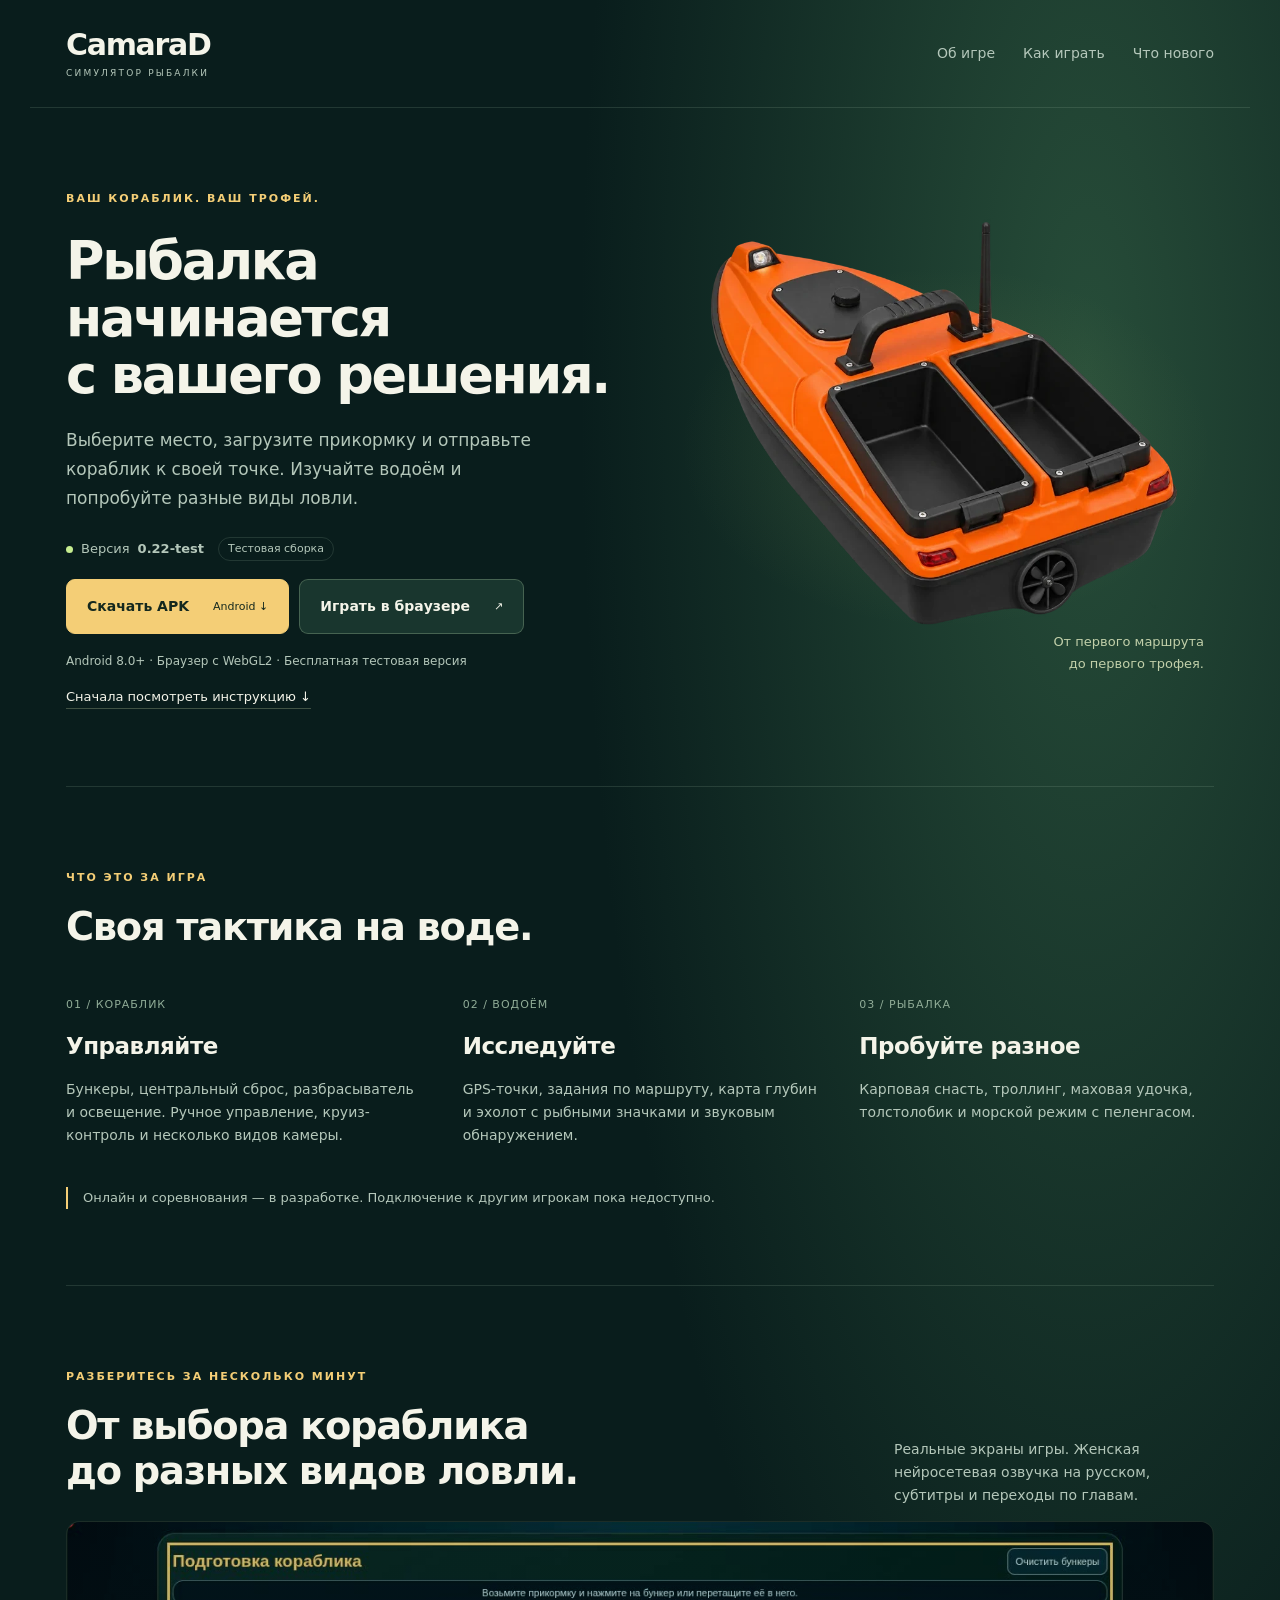
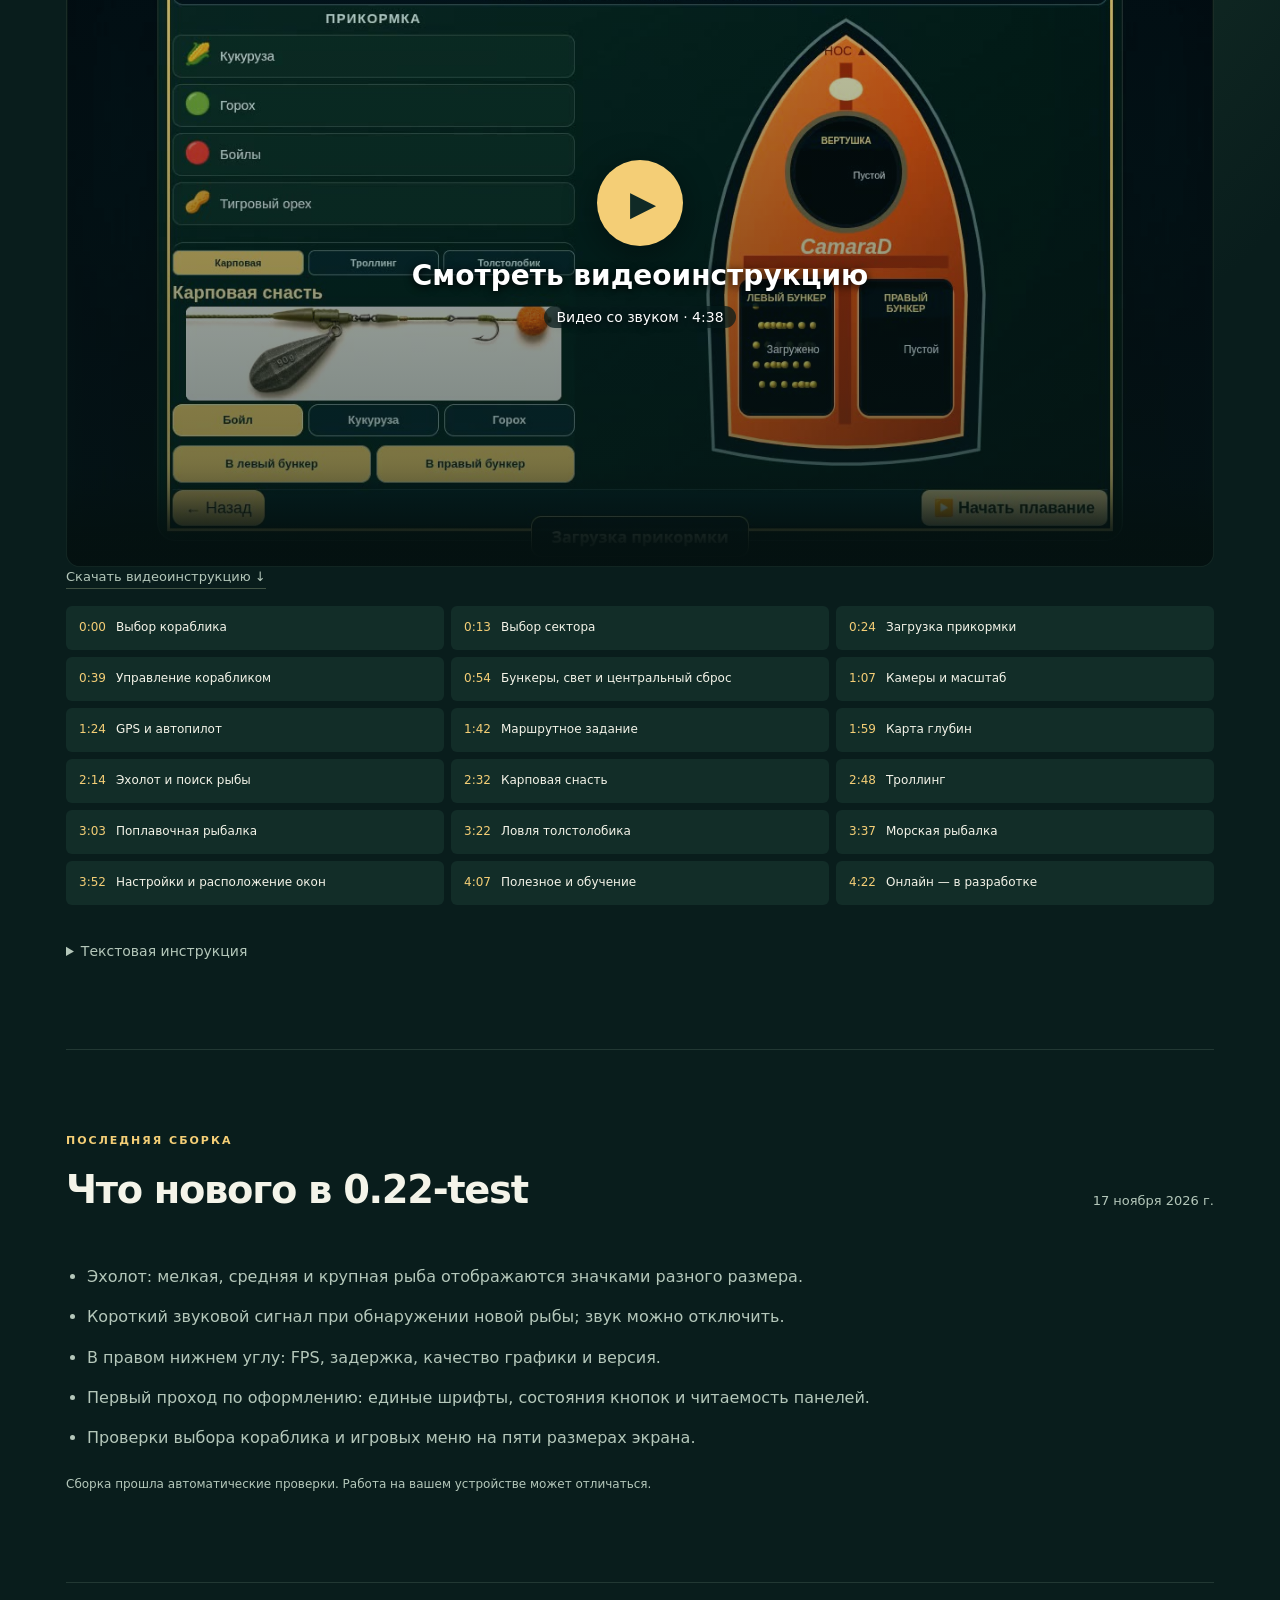
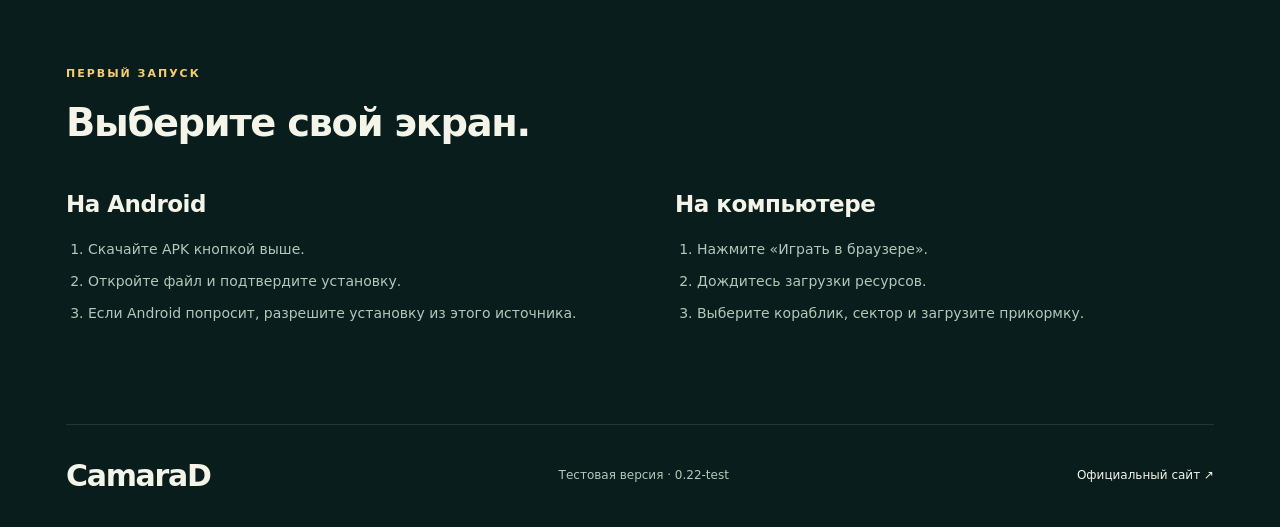
==== site/index.html @ 3addad97 "Replace tutorial with neural female narration and clear video play overlay" ====
<!doctype html><html lang="ru"><head><meta charset="utf-8"><meta name="viewport" content="width=device-width,initial-scale=1"><meta name="theme-color" content="#102a26"><meta name="description" content="CamaraD — симулятор прикормочного кораблика и рыбалки. Скачать APK для Android, играть в браузере и посмотреть видеоинструкцию."><meta property="og:title" content="CamaraD — ваш кораблик. Ваш трофей."><meta property="og:description" content="Управляйте корабликом, исследуйте глубины и рыбачьте. Android и браузерная версия."><meta property="og:image" content="https://nicolenkoe.github.io/CamaraD-downloads/boat.png"><meta property="og:type" content="website"><meta property="og:url" content="https://nicolenkoe.github.io/CamaraD-downloads/"><meta name="twitter:card" content="summary_large_image"><title>CamaraD — кораблик, водоём, рыбалка</title><link rel="stylesheet" href="./style.css?v=voice2"><script src="./app.js?v=voice2" defer></script></head><body><a class="skip" href="#main">К содержимому</a><header><a class="brand" href="./">CamaraD<small>СИМУЛЯТОР РЫБАЛКИ</small></a><nav aria-label="Навигация"><a href="#about">Об игре</a><a href="#guide">Как играть</a><a href="#updates">Что нового</a></nav></header><main id="main"><section class="hero"><div class="intro"><span class="eyebrow">ВАШ КОРАБЛИК. ВАШ ТРОФЕЙ.</span><h1>Рыбалка начинается<br>с вашего решения.</h1><p class="lead">Выберите место, загрузите прикормку и отправьте кораблик к своей точке. Изучайте водоём и попробуйте разные виды ловли.</p><p class="version"><span class="dot"></span>Версия <strong data-version>0.22-test</strong><span class="tag">Тестовая сборка</span></p><div class="actions"><a id="download" class="button primary" href="./downloads/CamaraD-0.22-test.apk" download>Скачать APK <span>Android ↓</span></a><a id="play" class="button" href="./play/">Играть в браузере <span>↗</span></a></div><p class="hint">Android 8.0+ · Браузер с WebGL2 · Бесплатная тестовая версия</p><a class="textLink" href="#guide">Сначала посмотреть инструкцию ↓</a></div><div class="visual"><div class="halo"></div><img src="./boat.webp" alt="Оранжевый двухбункерный прикормочный кораблик CamaraD" width="640" height="480"><p>От первого маршрута<br>до первого трофея.</p></div></section><section id="about"><span class="eyebrow">ЧТО ЭТО ЗА ИГРА</span><h2>Своя тактика на воде.</h2><div class="features"><article><span>01 / КОРАБЛИК</span><h3>Управляйте</h3><p>Бункеры, центральный сброс, разбрасыватель и освещение. Ручное управление, круиз-контроль и несколько видов камеры.</p></article><article><span>02 / ВОДОЁМ</span><h3>Исследуйте</h3><p>GPS-точки, задания по маршруту, карта глубин и эхолот с рыбными значками и звуковым обнаружением.</p></article><article><span>03 / РЫБАЛКА</span><h3>Пробуйте разное</h3><p>Карповая снасть, троллинг, маховая удочка, толстолобик и морской режим с пеленгасом.</p></article></div><p class="notice">Онлайн и соревнования — в разработке. Подключение к другим игрокам пока недоступно.</p></section><section id="guide"><div class="sectionHead"><div><span class="eyebrow">РАЗБЕРИТЕСЬ ЗА НЕСКОЛЬКО МИНУТ</span><h2>От выбора кораблика<br>до разных видов ловли.</h2></div><p>Реальные экраны игры. Женская нейросетевая озвучка на русском, субтитры и переходы по главам.</p></div><div class="videoPlayer" id="videoPlayer"><video id="tutorial" controls preload="metadata" playsinline poster="./media/poster.jpg"><source src="./media/tutorial-v2.webm" type="video/webm"><source src="./media/tutorial-v2.mp4" type="video/mp4"><track kind="subtitles" src="./media/tutorial-v2.vtt" srclang="ru" label="Русский">Ваш браузер не поддерживает видео. <a href="./media/tutorial-v2.mp4">Скачать инструкцию</a>.</video><button class="videoPlayOverlay" id="videoPlayOverlay" type="button" aria-label="Смотреть видеоинструкцию со звуком"><span class="videoPlayIcon" aria-hidden="true">▶</span><strong>Смотреть видеоинструкцию</strong><span class="videoPlayMeta">Видео со звуком · <span data-video-duration>4:38</span></span></button></div><p class="hint"><a class="textLink" href="./media/tutorial-v2.mp4" download>Скачать видеоинструкцию ↓</a></p><div id="chapters" class="chapters" aria-label="Главы видеоинструкции"></div><details class="transcript"><summary>Текстовая инструкция</summary><div id="transcript"></div></details></section><section id="updates"><div class="sectionHead"><div><span class="eyebrow">ПОСЛЕДНЯЯ СБОРКА</span><h2>Что нового в <span data-version>0.22-test</span></h2></div><time id="releaseDate" datetime="2026-11-17">17 ноября 2026</time></div><ul id="changes"><li>Эхолот: три размера рыбных значков и сигнал обнаружения новой рыбы.</li><li>Показатели FPS, задержки, качества графики и версии.</li><li>Первые улучшения оформления меню и кнопок.</li></ul><p class="hint">Сборка прошла автоматические проверки. Работа на вашем устройстве может отличаться.</p></section><section class="install"><span class="eyebrow">ПЕРВЫЙ ЗАПУСК</span><h2>Выберите свой экран.</h2><div class="installGrid"><article><h3>На Android</h3><ol><li>Скачайте APK кнопкой выше.</li><li>Откройте файл и подтвердите установку.</li><li>Если Android попросит, разрешите установку из этого источника.</li></ol></article><article><h3>На компьютере</h3><ol><li>Нажмите «Играть в браузере».</li><li>Дождитесь загрузки ресурсов.</li><li>Выберите кораблик, сектор и загрузите прикормку.</li></ol></article></div></section></main><footer><a class="brand" href="./">CamaraD</a><p>Тестовая версия · <span data-version>0.22-test</span></p><a id="official" href="https://camarad.ru/" rel="noopener">Официальный сайт ↗</a></footer></body></html>
---- site/style.css ----
:root{color-scheme:dark;--bg:#091d1c;--surface:#102b27;--ink:#f4f4e9;--muted:#b4c7ba;--gold:#f4ce76;--line:#9cb7a32c}*{box-sizing:border-box}html{scroll-behavior:smooth;scroll-padding-top:24px}body{margin:0;background:radial-gradient(ellipse at 85% 10%,#274d39 0,transparent 33%),var(--bg);color:var(--ink);font:16px/1.65 system-ui,-apple-system,"Segoe UI",sans-serif}a{color:inherit;text-decoration:none}a:focus-visible,button:focus-visible,summary:focus-visible{outline:3px solid var(--gold);outline-offset:5px}header,main,footer{max-width:1220px;margin:auto;padding-inline:36px}header{min-height:108px;display:flex;align-items:center;justify-content:space-between;border-bottom:1px solid var(--line)}.brand{font-size:30px;font-weight:800;letter-spacing:-1.3px;line-height:1}.brand small{display:block;font-size:9px;font-weight:500;letter-spacing:2.2px;margin-top:9px;color:var(--muted)}nav{display:flex;gap:28px;font-size:14px;color:var(--muted)}nav a:hover,.textLink:hover{color:var(--gold)}section{padding-block:76px;border-bottom:1px solid var(--line);scroll-margin-top:15px}.hero{display:grid;grid-template-columns:1.1fr 1fr;gap:20px;align-items:center;min-height:620px}.eyebrow{font-size:11px;font-weight:750;letter-spacing:2px;color:var(--gold)}h1,h2,h3,p{margin-top:0}h1{font-size:clamp(36px,4.1vw,60px);line-height:1.08;letter-spacing:-2.3px;margin:23px 0}h2{font-size:clamp(28px,3vw,40px);line-height:1.16;letter-spacing:-1.3px;margin:16px 0 28px}h3{font-size:23px;letter-spacing:-.5px;margin:12px 0}p{color:var(--muted)}.lead{font-size:17px;max-width:490px;line-height:1.7}.version{display:flex;align-items:center;flex-wrap:wrap;gap:8px;font-size:13px;margin-top:24px}.dot{height:7px;width:7px;border-radius:50%;background:#c6ed90}.tag{font-size:11px;border:1px solid var(--line);border-radius:20px;padding:2px 9px;margin-left:6px}.actions{display:flex;gap:10px;flex-wrap:wrap;margin-block:18px}.button{display:inline-flex;align-items:center;justify-content:space-between;gap:24px;min-height:55px;padding:14px 20px;background:#19362e;border:1px solid #819d7d70;border-radius:9px;font-size:14px;font-weight:700}.button.primary{background:var(--gold);color:#14281e;border-color:var(--gold)}.button:hover{filter:brightness(1.08)}.button span{font-size:11px;font-weight:500}.hint{font-size:12px;line-height:1.6}.textLink{font-size:13px;border-bottom:1px solid #b8c49d50;padding-bottom:4px}.visual{position:relative;min-width:0;isolation:isolate}.visual img{display:block;width:115%;max-width:unset;height:auto;margin-left:-6%;position:relative;z-index:1}.halo{position:absolute;inset:10% 0;border-radius:50%;background:radial-gradient(ellipse,#9caa5b28,transparent 70%)}.visual p{font-size:13px;text-align:right;position:relative;margin:0 10px 0 0;color:#c2d0aa}.features{display:grid;grid-template-columns:repeat(3,1fr);gap:42px;margin-top:40px}.features article>span{font-size:11px;letter-spacing:1px;color:#90ac97}.features p{font-size:14px}.notice{font-size:13px;border-left:2px solid var(--gold);padding-left:15px;margin:26px 0 0}.sectionHead{display:flex;align-items:flex-end;justify-content:space-between;gap:40px}.sectionHead>p{font-size:14px;max-width:320px}.sectionHead time{font-size:13px;color:var(--muted);margin-bottom:29px;white-space:nowrap}video{display:block;width:100%;aspect-ratio:16/9;border-radius:14px;background:#071411;border:1px solid var(--line)}.chapters{display:grid;grid-template-columns:repeat(3,minmax(0,1fr));gap:7px;margin-top:18px}.chapters button{display:flex;gap:10px;text-align:left;align-items:center;background:#122d28;color:var(--ink);border:1px solid transparent;border-radius:6px;padding:10px 12px;min-height:44px;font:12px/1.4 system-ui;cursor:pointer}.chapters button span{font-variant-numeric:tabular-nums;color:var(--gold)}.chapters button:hover{border-color:var(--gold)}.transcript{margin-top:25px;color:var(--muted);font-size:14px}.transcript summary{cursor:pointer;padding:10px 0}.transcript article{padding-top:12px}.transcript h3{font-size:17px;color:var(--ink)}#changes{padding-left:21px;color:var(--muted)}#changes li{padding:7px 0}.installGrid{display:grid;grid-template-columns:1fr 1fr;gap:70px}.installGrid ol{color:var(--muted);padding-left:22px;font-size:14px}.installGrid li{padding-bottom:9px}footer{display:flex;align-items:center;justify-content:space-between;gap:20px;padding-block:36px}footer p,footer>a:last-child{font-size:12px;margin:0}.skip{position:fixed;top:-100px;left:20px;background:var(--gold);color:#102219;padding:12px;z-index:10}.skip:focus{top:12px}@media(max-width:800px){header,main,footer{padding-inline:22px}header{min-height:92px}nav{gap:14px;font-size:12px}.hero{grid-template-columns:1fr;gap:20px;padding-block:48px}.visual{max-width:500px;margin:auto;grid-row:2}.visual img{width:100%;margin:0}.visual p{display:none}h1{font-size:43px}.features{gap:22px}.sectionHead{display:block}.sectionHead>p{max-width:none}.chapters{grid-template-columns:1fr 1fr}.installGrid{gap:30px}section{padding-block:52px}}@media(max-width:480px){header{align-items:flex-start;gap:24px;flex-direction:column;padding-block:22px}.brand{font-size:29px}h1{font-size:38px;letter-spacing:-1.5px}.hero{padding-top:36px}.actions{flex-direction:column}.button{width:100%}.features,.installGrid{grid-template-columns:1fr;gap:20px}.chapters{grid-template-columns:1fr}.sectionHead{gap:0}footer{flex-wrap:wrap;gap:18px}video{border-radius:8px}.version{font-size:12px}.eyebrow{font-size:10px;letter-spacing:1.5px}}@media(prefers-reduced-motion:reduce){html{scroll-behavior:auto}}

/* The cover is explicitly a playable video, rather than a still screenshot. */
.videoPlayer{position:relative;isolation:isolate}.videoPlayOverlay{position:absolute;inset:0;width:100%;border:0;border-radius:14px;display:flex;flex-direction:column;align-items:center;justify-content:center;gap:12px;background:linear-gradient(#071d1c33,#071d1c99);color:#fff;cursor:pointer;font-family:inherit;text-shadow:0 2px 8px #000}.videoPlayIcon{display:grid;place-items:center;width:86px;height:86px;padding-left:6px;background:var(--gold);color:#102a26;border-radius:50%;font-size:34px;box-shadow:0 8px 35px #0006;text-shadow:none}.videoPlayOverlay strong{font-size:clamp(17px,2.4vw,28px);line-height:1.3}.videoPlayMeta{font-size:14px;background:#061c1cba;padding:3px 12px;border-radius:20px}.videoPlayOverlay:hover .videoPlayIcon{background:#ffe1a0}.videoPlayOverlay[hidden]{display:none}.videoPlayOverlay:focus-visible{outline:3px solid var(--gold);outline-offset:5px}@media(max-width:480px){.videoPlayOverlay{border-radius:8px;gap:7px}.videoPlayIcon{width:56px;height:56px;font-size:24px}.videoPlayMeta{font-size:11px}}
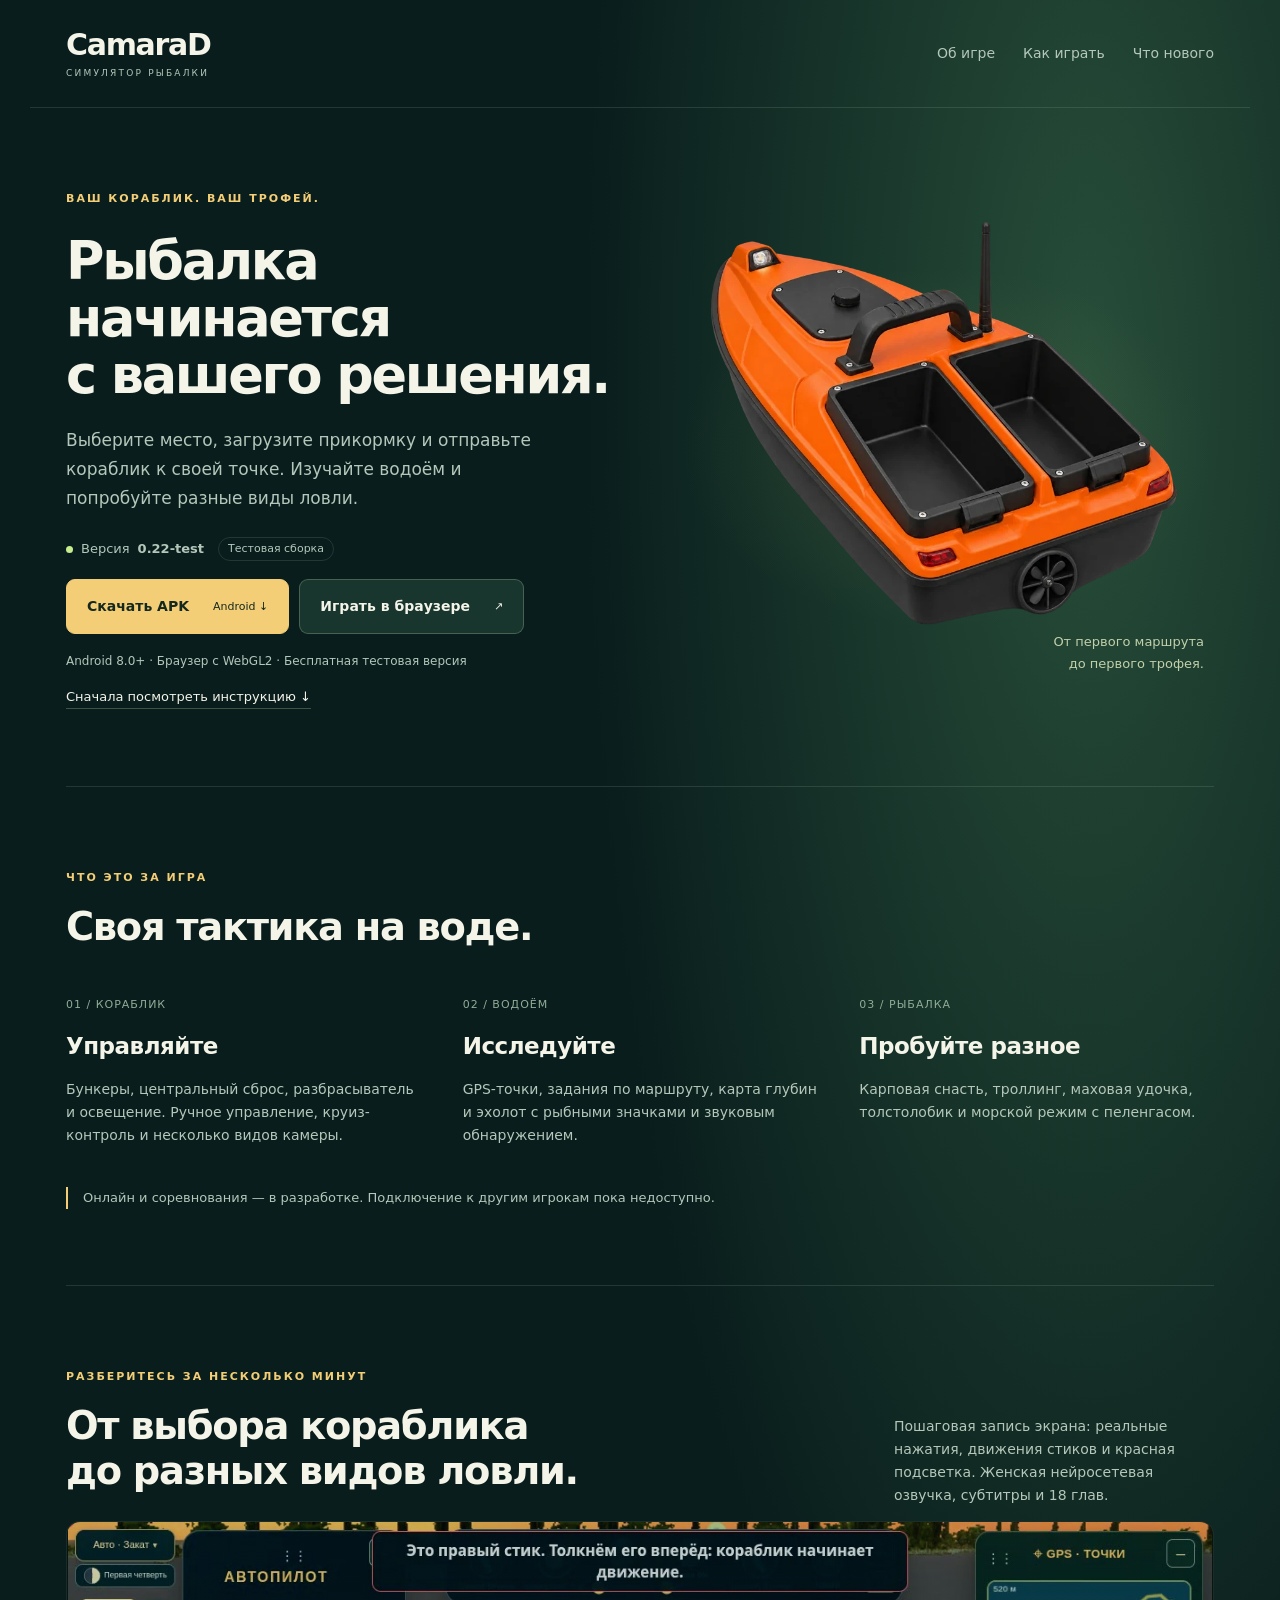
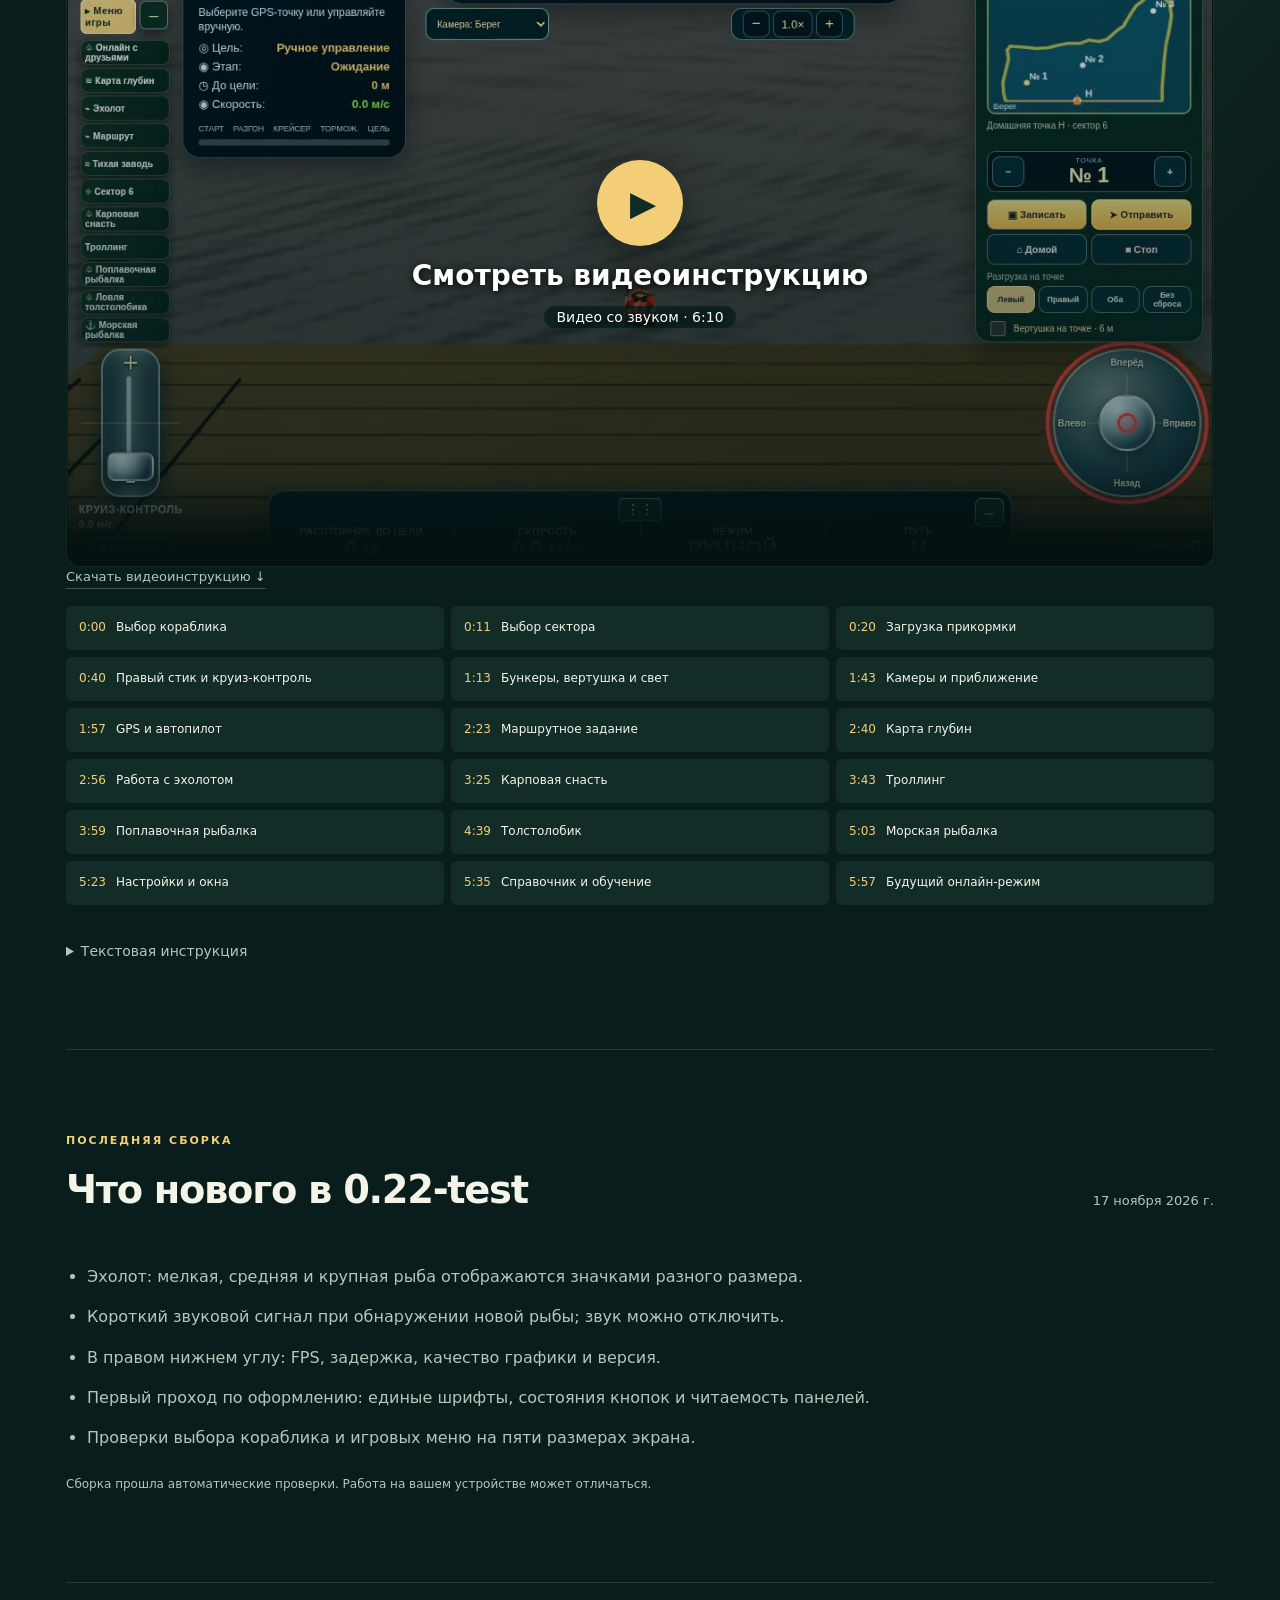
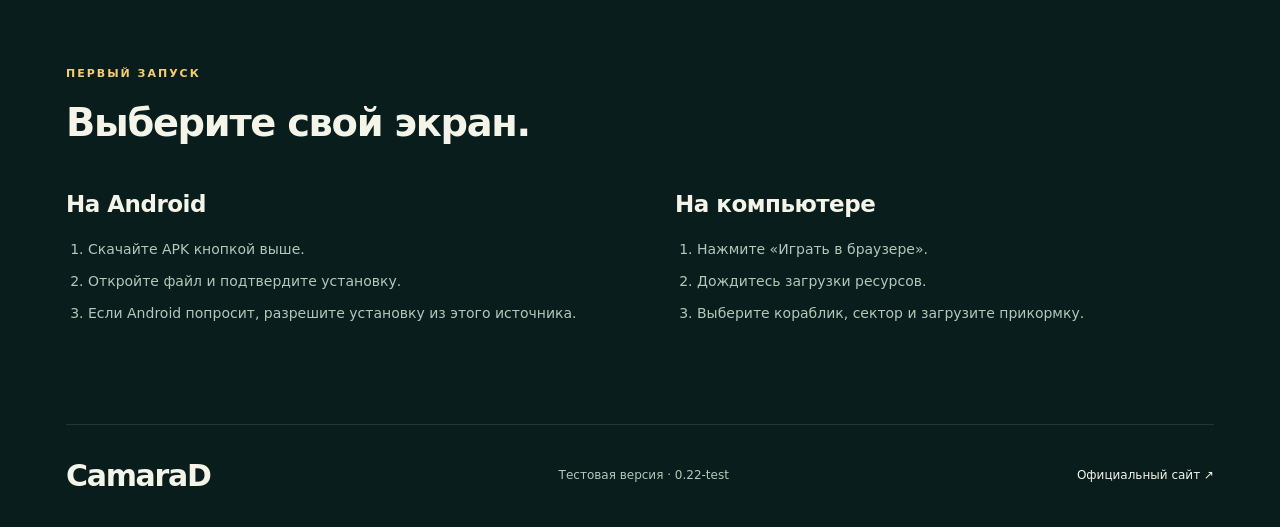
==== commit 47d003a8: "Publish step-by-step tutorial with real actions, red highlights and corrected Russian stress" ====
--- a/site/index.html
+++ b/site/index.html
@@ -1 +1 @@
-<!doctype html><html lang="ru"><head><meta charset="utf-8"><meta name="viewport" content="width=device-width,initial-scale=1"><meta name="theme-color" content="#102a26"><meta name="description" content="CamaraD — симулятор прикормочного кораблика и рыбалки. Скачать APK для Android, играть в браузере и посмотреть видеоинструкцию."><meta property="og:title" content="CamaraD — ваш кораблик. Ваш трофей."><meta property="og:description" content="Управляйте корабликом, исследуйте глубины и рыбачьте. Android и браузерная версия."><meta property="og:image" content="https://nicolenkoe.github.io/CamaraD-downloads/boat.png"><meta property="og:type" content="website"><meta property="og:url" content="https://nicolenkoe.github.io/CamaraD-downloads/"><meta name="twitter:card" content="summary_large_image"><title>CamaraD — кораблик, водоём, рыбалка</title><link rel="stylesheet" href="./style.css?v=voice2"><script src="./app.js?v=voice2" defer></script></head><body><a class="skip" href="#main">К содержимому</a><header><a class="brand" href="./">CamaraD<small>СИМУЛЯТОР РЫБАЛКИ</small></a><nav aria-label="Навигация"><a href="#about">Об игре</a><a href="#guide">Как играть</a><a href="#updates">Что нового</a></nav></header><main id="main"><section class="hero"><div class="intro"><span class="eyebrow">ВАШ КОРАБЛИК. ВАШ ТРОФЕЙ.</span><h1>Рыбалка начинается<br>с вашего решения.</h1><p class="lead">Выберите место, загрузите прикормку и отправьте кораблик к своей точке. Изучайте водоём и попробуйте разные виды ловли.</p><p class="version"><span class="dot"></span>Версия <strong data-version>0.22-test</strong><span class="tag">Тестовая сборка</span></p><div class="actions"><a id="download" class="button primary" href="./downloads/CamaraD-0.22-test.apk" download>Скачать APK <span>Android ↓</span></a><a id="play" class="button" href="./play/">Играть в браузере <span>↗</span></a></div><p class="hint">Android 8.0+ · Браузер с WebGL2 · Бесплатная тестовая версия</p><a class="textLink" href="#guide">Сначала посмотреть инструкцию ↓</a></div><div class="visual"><div class="halo"></div><img src="./boat.webp" alt="Оранжевый двухбункерный прикормочный кораблик CamaraD" width="640" height="480"><p>От первого маршрута<br>до первого трофея.</p></div></section><section id="about"><span class="eyebrow">ЧТО ЭТО ЗА ИГРА</span><h2>Своя тактика на воде.</h2><div class="features"><article><span>01 / КОРАБЛИК</span><h3>Управляйте</h3><p>Бункеры, центральный сброс, разбрасыватель и освещение. Ручное управление, круиз-контроль и несколько видов камеры.</p></article><article><span>02 / ВОДОЁМ</span><h3>Исследуйте</h3><p>GPS-точки, задания по маршруту, карта глубин и эхолот с рыбными значками и звуковым обнаружением.</p></article><article><span>03 / РЫБАЛКА</span><h3>Пробуйте разное</h3><p>Карповая снасть, троллинг, маховая удочка, толстолобик и морской режим с пеленгасом.</p></article></div><p class="notice">Онлайн и соревнования — в разработке. Подключение к другим игрокам пока недоступно.</p></section><section id="guide"><div class="sectionHead"><div><span class="eyebrow">РАЗБЕРИТЕСЬ ЗА НЕСКОЛЬКО МИНУТ</span><h2>От выбора кораблика<br>до разных видов ловли.</h2></div><p>Реальные экраны игры. Женская нейросетевая озвучка на русском, субтитры и переходы по главам.</p></div><div class="videoPlayer" id="videoPlayer"><video id="tutorial" controls preload="metadata" playsinline poster="./media/poster.jpg"><source src="./media/tutorial-v2.webm" type="video/webm"><source src="./media/tutorial-v2.mp4" type="video/mp4"><track kind="subtitles" src="./media/tutorial-v2.vtt" srclang="ru" label="Русский">Ваш браузер не поддерживает видео. <a href="./media/tutorial-v2.mp4">Скачать инструкцию</a>.</video><button class="videoPlayOverlay" id="videoPlayOverlay" type="button" aria-label="Смотреть видеоинструкцию со звуком"><span class="videoPlayIcon" aria-hidden="true">▶</span><strong>Смотреть видеоинструкцию</strong><span class="videoPlayMeta">Видео со звуком · <span data-video-duration>4:38</span></span></button></div><p class="hint"><a class="textLink" href="./media/tutorial-v2.mp4" download>Скачать видеоинструкцию ↓</a></p><div id="chapters" class="chapters" aria-label="Главы видеоинструкции"></div><details class="transcript"><summary>Текстовая инструкция</summary><div id="transcript"></div></details></section><section id="updates"><div class="sectionHead"><div><span class="eyebrow">ПОСЛЕДНЯЯ СБОРКА</span><h2>Что нового в <span data-version>0.22-test</span></h2></div><time id="releaseDate" datetime="2026-11-17">17 ноября 2026</time></div><ul id="changes"><li>Эхолот: три размера рыбных значков и сигнал обнаружения новой рыбы.</li><li>Показатели FPS, задержки, качества графики и версии.</li><li>Первые улучшения оформления меню и кнопок.</li></ul><p class="hint">Сборка прошла автоматические проверки. Работа на вашем устройстве может отличаться.</p></section><section class="install"><span class="eyebrow">ПЕРВЫЙ ЗАПУСК</span><h2>Выберите свой экран.</h2><div class="installGrid"><article><h3>На Android</h3><ol><li>Скачайте APK кнопкой выше.</li><li>Откройте файл и подтвердите установку.</li><li>Если Android попросит, разрешите установку из этого источника.</li></ol></article><article><h3>На компьютере</h3><ol><li>Нажмите «Играть в браузере».</li><li>Дождитесь загрузки ресурсов.</li><li>Выберите кораблик, сектор и загрузите прикормку.</li></ol></article></div></section></main><footer><a class="brand" href="./">CamaraD</a><p>Тестовая версия · <span data-version>0.22-test</span></p><a id="official" href="https://camarad.ru/" rel="noopener">Официальный сайт ↗</a></footer></body></html>
+<!doctype html><html lang="ru"><head><meta charset="utf-8"><meta name="viewport" content="width=device-width,initial-scale=1"><meta name="theme-color" content="#102a26"><meta name="description" content="CamaraD — симулятор прикормочного кораблика и рыбалки. Скачать APK для Android, играть в браузере и посмотреть видеоинструкцию."><meta property="og:title" content="CamaraD — ваш кораблик. Ваш трофей."><meta property="og:description" content="Управляйте корабликом, исследуйте глубины и рыбачьте. Android и браузерная версия."><meta property="og:image" content="https://nicolenkoe.github.io/CamaraD-downloads/boat.png"><meta property="og:type" content="website"><meta property="og:url" content="https://nicolenkoe.github.io/CamaraD-downloads/"><meta name="twitter:card" content="summary_large_image"><title>CamaraD — кораблик, водоём, рыбалка</title><link rel="stylesheet" href="./style.css?v=actions3"><script src="./app.js?v=actions3" defer></script></head><body><a class="skip" href="#main">К содержимому</a><header><a class="brand" href="./">CamaraD<small>СИМУЛЯТОР РЫБАЛКИ</small></a><nav aria-label="Навигация"><a href="#about">Об игре</a><a href="#guide">Как играть</a><a href="#updates">Что нового</a></nav></header><main id="main"><section class="hero"><div class="intro"><span class="eyebrow">ВАШ КОРАБЛИК. ВАШ ТРОФЕЙ.</span><h1>Рыбалка начинается<br>с вашего решения.</h1><p class="lead">Выберите место, загрузите прикормку и отправьте кораблик к своей точке. Изучайте водоём и попробуйте разные виды ловли.</p><p class="version"><span class="dot"></span>Версия <strong data-version>0.22-test</strong><span class="tag">Тестовая сборка</span></p><div class="actions"><a id="download" class="button primary" href="./downloads/CamaraD-0.22-test.apk" download>Скачать APK <span>Android ↓</span></a><a id="play" class="button" href="./play/">Играть в браузере <span>↗</span></a></div><p class="hint">Android 8.0+ · Браузер с WebGL2 · Бесплатная тестовая версия</p><a class="textLink" href="#guide">Сначала посмотреть инструкцию ↓</a></div><div class="visual"><div class="halo"></div><img src="./boat.webp" alt="Оранжевый двухбункерный прикормочный кораблик CamaraD" width="640" height="480"><p>От первого маршрута<br>до первого трофея.</p></div></section><section id="about"><span class="eyebrow">ЧТО ЭТО ЗА ИГРА</span><h2>Своя тактика на воде.</h2><div class="features"><article><span>01 / КОРАБЛИК</span><h3>Управляйте</h3><p>Бункеры, центральный сброс, разбрасыватель и освещение. Ручное управление, круиз-контроль и несколько видов камеры.</p></article><article><span>02 / ВОДОЁМ</span><h3>Исследуйте</h3><p>GPS-точки, задания по маршруту, карта глубин и эхолот с рыбными значками и звуковым обнаружением.</p></article><article><span>03 / РЫБАЛКА</span><h3>Пробуйте разное</h3><p>Карповая снасть, троллинг, маховая удочка, толстолобик и морской режим с пеленгасом.</p></article></div><p class="notice">Онлайн и соревнования — в разработке. Подключение к другим игрокам пока недоступно.</p></section><section id="guide"><div class="sectionHead"><div><span class="eyebrow">РАЗБЕРИТЕСЬ ЗА НЕСКОЛЬКО МИНУТ</span><h2>От выбора кораблика<br>до разных видов ловли.</h2></div><p>Пошаговая запись экрана: реальные нажатия, движения стиков и красная подсветка. Женская нейросетевая озвучка, субтитры и 18 глав.</p></div><div class="videoPlayer" id="videoPlayer"><video id="tutorial" controls preload="metadata" playsinline poster="./media/poster-v3.jpg"><source src="./media/tutorial-v3.webm" type="video/webm"><source src="./media/tutorial-v3.mp4" type="video/mp4"><track kind="subtitles" src="./media/tutorial-v3.vtt" srclang="ru" label="Русский">Ваш браузер не поддерживает видео. <a href="./media/tutorial-v3.mp4">Скачать инструкцию</a>.</video><button class="videoPlayOverlay" id="videoPlayOverlay" type="button" aria-label="Смотреть видеоинструкцию со звуком"><span class="videoPlayIcon" aria-hidden="true">▶</span><strong>Смотреть видеоинструкцию</strong><span class="videoPlayMeta">Видео со звуком · <span data-video-duration>6:10</span></span></button></div><p class="hint"><a class="textLink" href="./media/tutorial-v3.mp4" download>Скачать видеоинструкцию ↓</a></p><div id="chapters" class="chapters" aria-label="Главы видеоинструкции"></div><details class="transcript"><summary>Текстовая инструкция</summary><div id="transcript"></div></details></section><section id="updates"><div class="sectionHead"><div><span class="eyebrow">ПОСЛЕДНЯЯ СБОРКА</span><h2>Что нового в <span data-version>0.22-test</span></h2></div><time id="releaseDate" datetime="2026-11-17">17 ноября 2026</time></div><ul id="changes"><li>Эхолот: три размера рыбных значков и сигнал обнаружения новой рыбы.</li><li>Показатели FPS, задержки, качества графики и версии.</li><li>Первые улучшения оформления меню и кнопок.</li></ul><p class="hint">Сборка прошла автоматические проверки. Работа на вашем устройстве может отличаться.</p></section><section class="install"><span class="eyebrow">ПЕРВЫЙ ЗАПУСК</span><h2>Выберите свой экран.</h2><div class="installGrid"><article><h3>На Android</h3><ol><li>Скачайте APK кнопкой выше.</li><li>Откройте файл и подтвердите установку.</li><li>Если Android попросит, разрешите установку из этого источника.</li></ol></article><article><h3>На компьютере</h3><ol><li>Нажмите «Играть в браузере».</li><li>Дождитесь загрузки ресурсов.</li><li>Выберите кораблик, сектор и загрузите прикормку.</li></ol></article></div></section></main><footer><a class="brand" href="./">CamaraD</a><p>Тестовая версия · <span data-version>0.22-test</span></p><a id="official" href="https://camarad.ru/" rel="noopener">Официальный сайт ↗</a></footer></body></html>
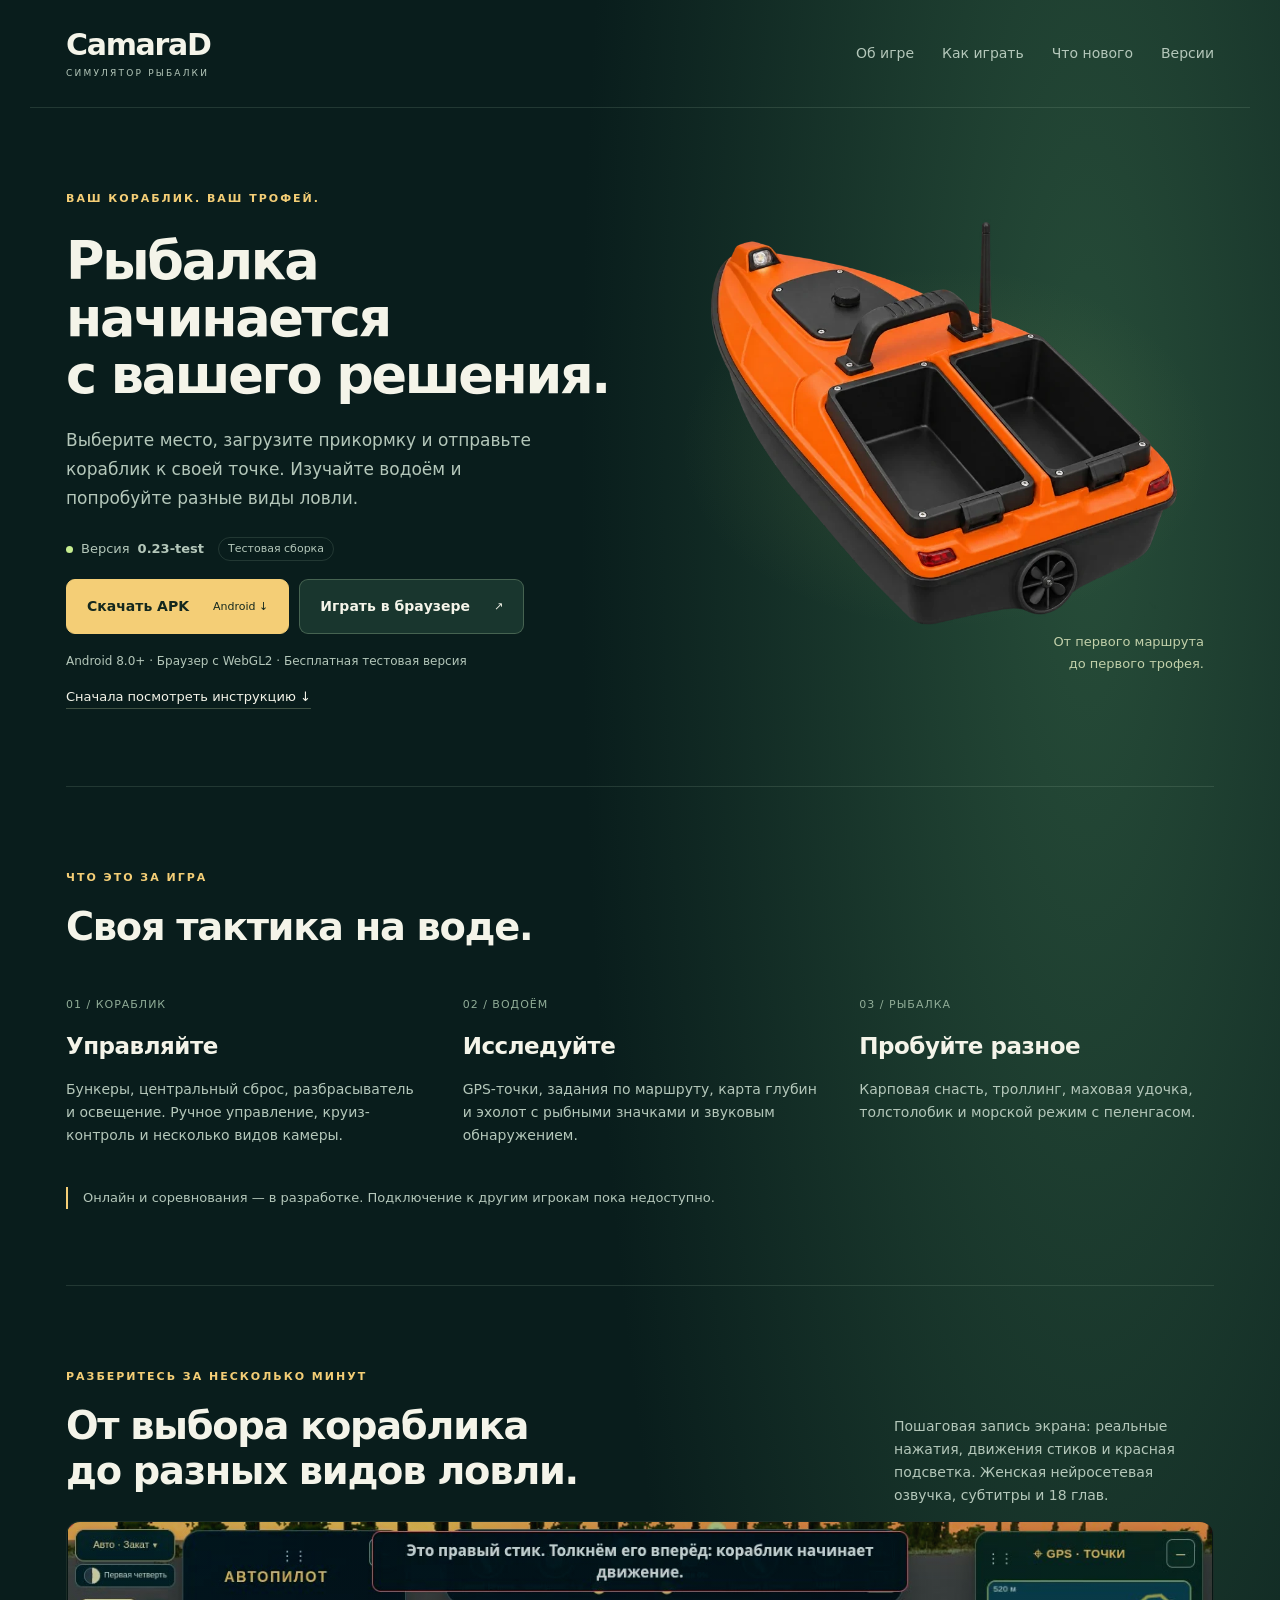
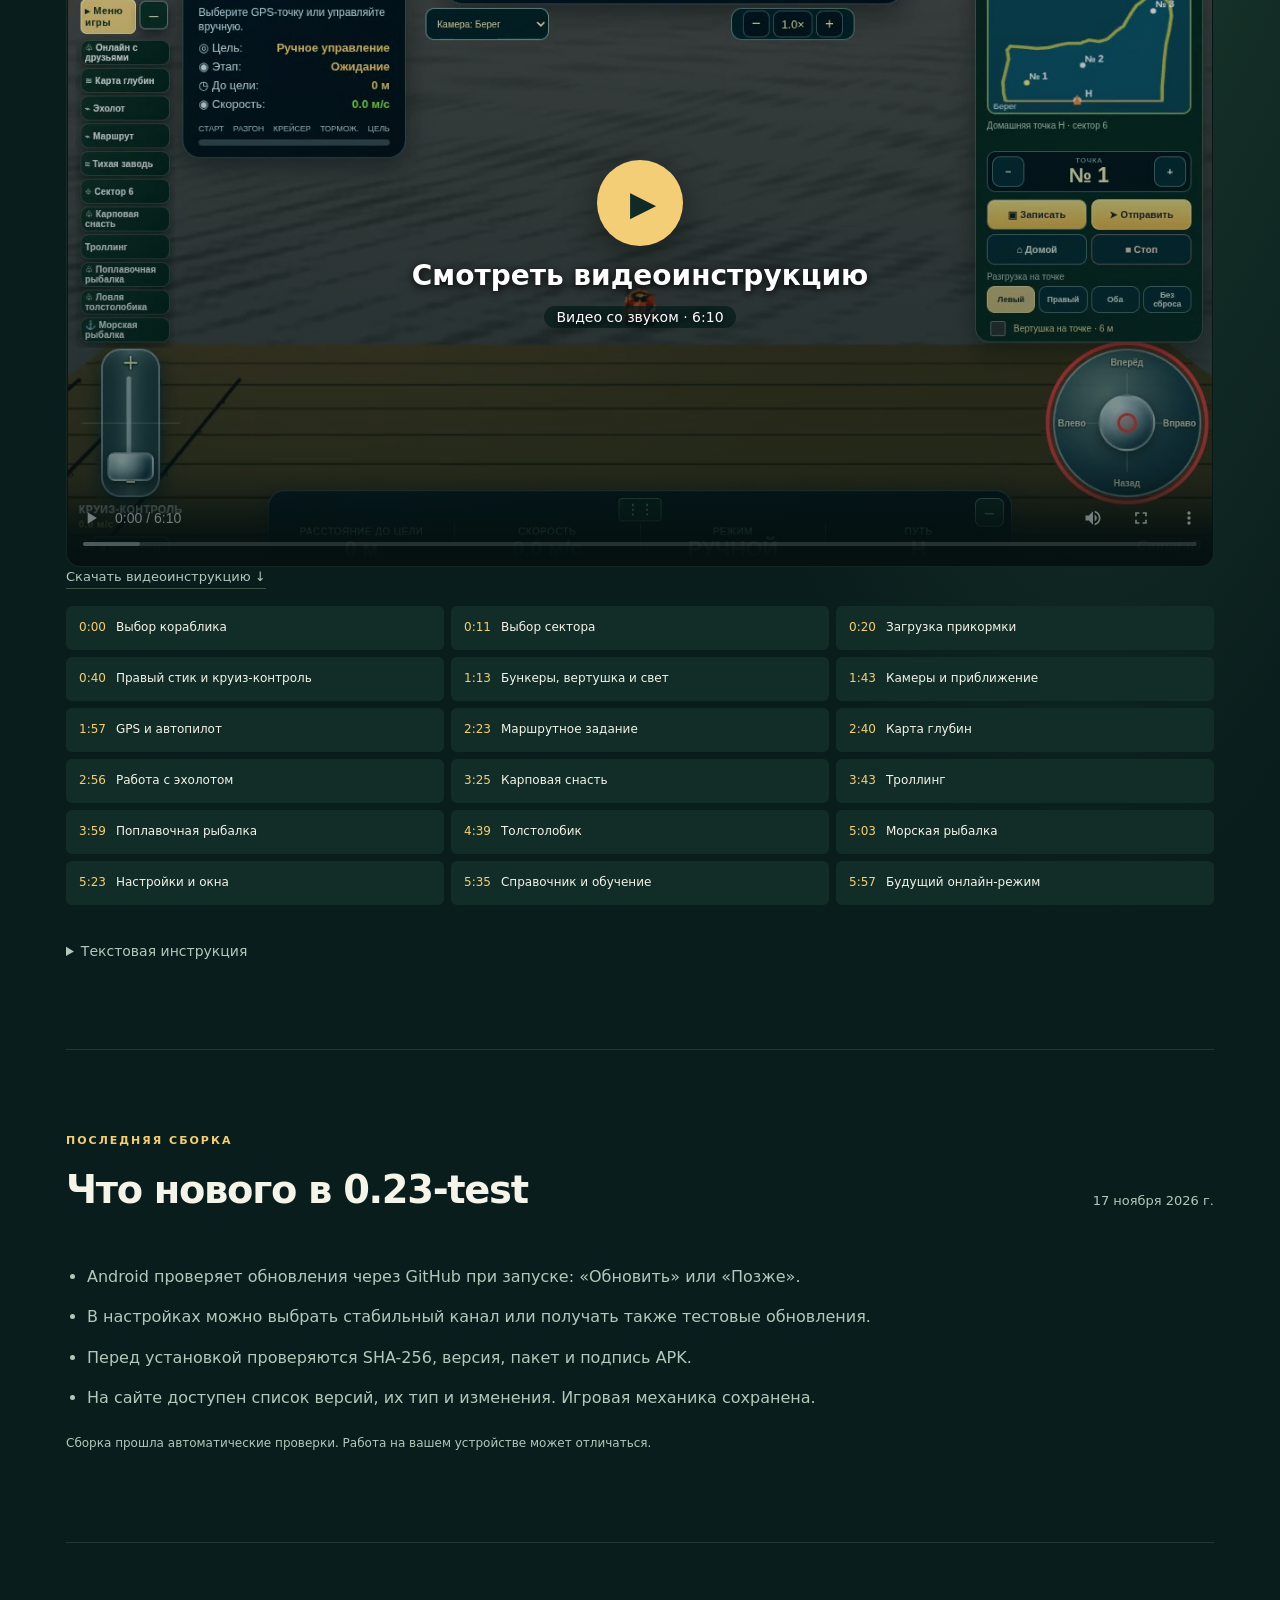
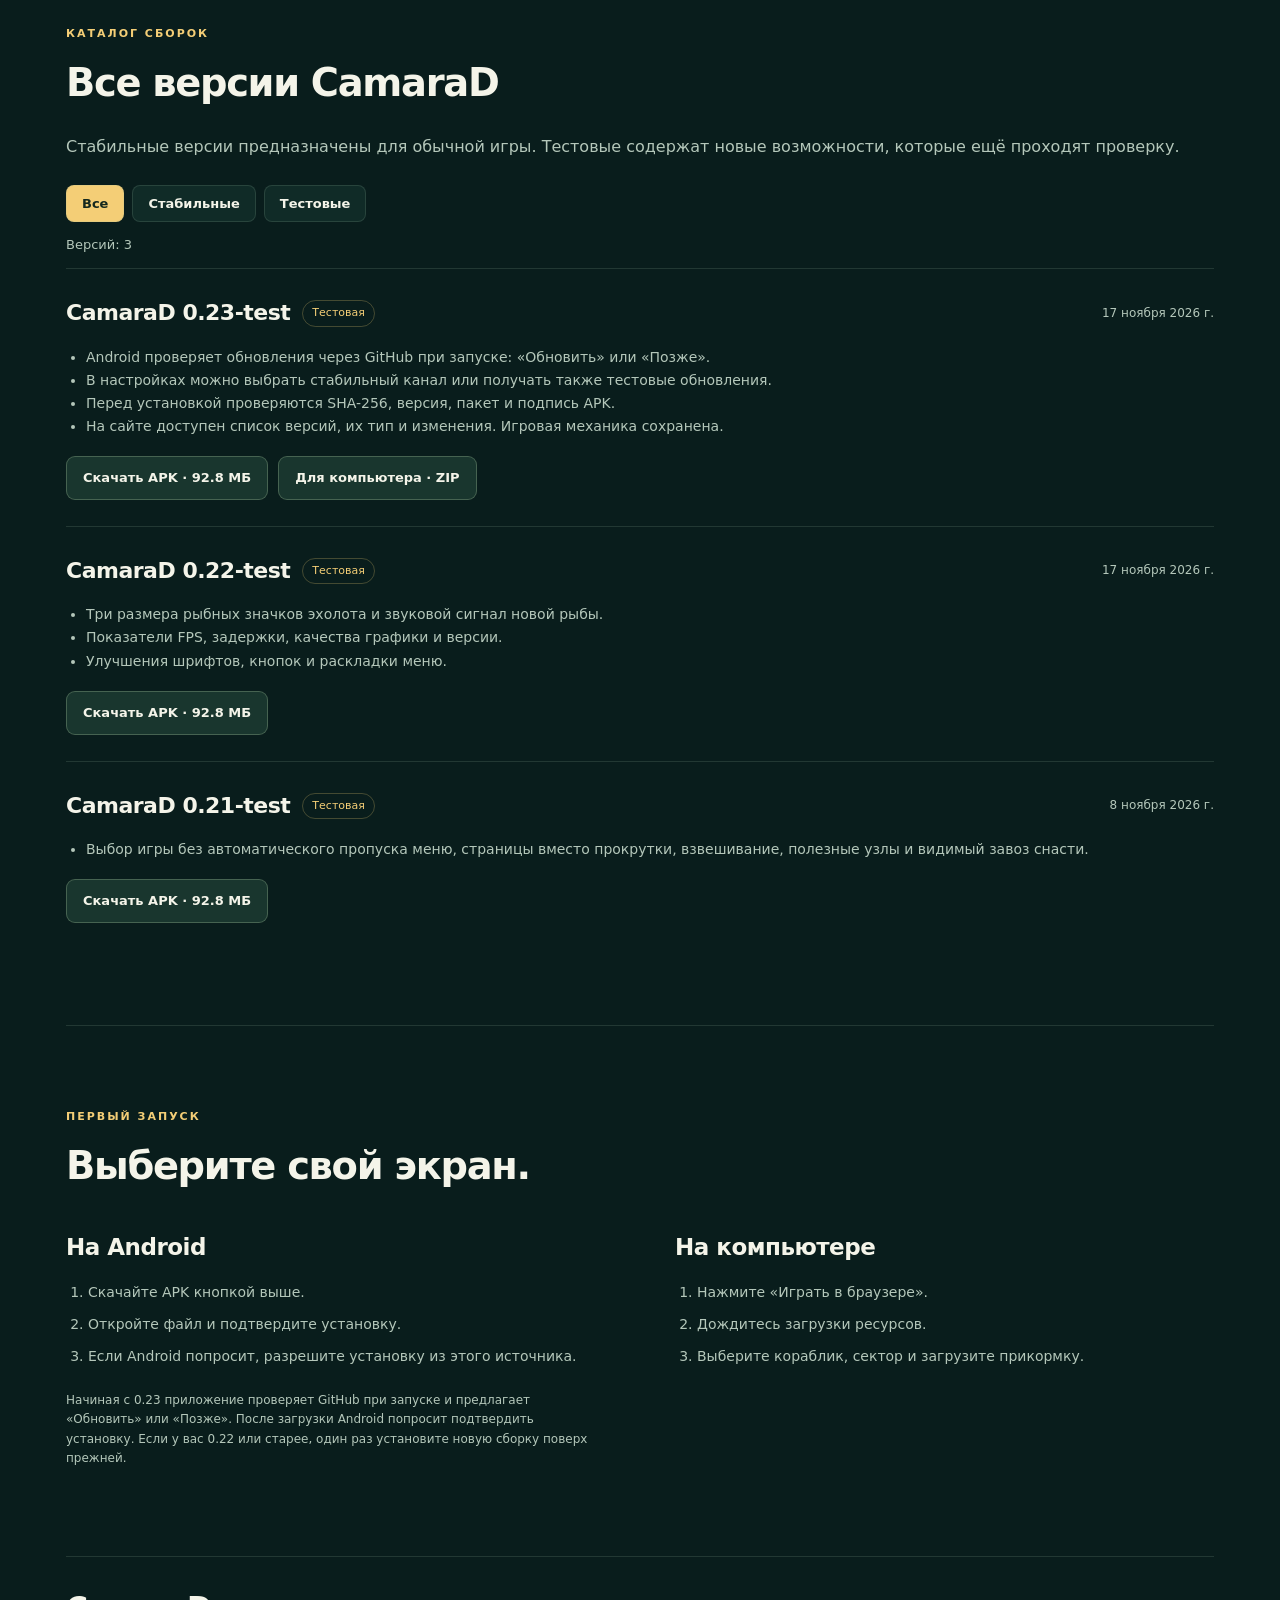
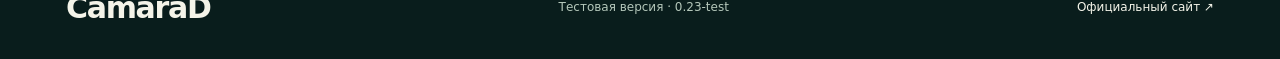
==== commit f8ea3575: "Publish CamaraD 0.23-test with GitHub updates and version history" ====
--- a/site/index.html
+++ b/site/index.html
@@ -1 +1 @@
-<!doctype html><html lang="ru"><head><meta charset="utf-8"><meta name="viewport" content="width=device-width,initial-scale=1"><meta name="theme-color" content="#102a26"><meta name="description" content="CamaraD — симулятор прикормочного кораблика и рыбалки. Скачать APK для Android, играть в браузере и посмотреть видеоинструкцию."><meta property="og:title" content="CamaraD — ваш кораблик. Ваш трофей."><meta property="og:description" content="Управляйте корабликом, исследуйте глубины и рыбачьте. Android и браузерная версия."><meta property="og:image" content="https://nicolenkoe.github.io/CamaraD-downloads/boat.png"><meta property="og:type" content="website"><meta property="og:url" content="https://nicolenkoe.github.io/CamaraD-downloads/"><meta name="twitter:card" content="summary_large_image"><title>CamaraD — кораблик, водоём, рыбалка</title><link rel="stylesheet" href="./style.css?v=actions3"><script src="./app.js?v=actions3" defer></script></head><body><a class="skip" href="#main">К содержимому</a><header><a class="brand" href="./">CamaraD<small>СИМУЛЯТОР РЫБАЛКИ</small></a><nav aria-label="Навигация"><a href="#about">Об игре</a><a href="#guide">Как играть</a><a href="#updates">Что нового</a></nav></header><main id="main"><section class="hero"><div class="intro"><span class="eyebrow">ВАШ КОРАБЛИК. ВАШ ТРОФЕЙ.</span><h1>Рыбалка начинается<br>с вашего решения.</h1><p class="lead">Выберите место, загрузите прикормку и отправьте кораблик к своей точке. Изучайте водоём и попробуйте разные виды ловли.</p><p class="version"><span class="dot"></span>Версия <strong data-version>0.22-test</strong><span class="tag">Тестовая сборка</span></p><div class="actions"><a id="download" class="button primary" href="./downloads/CamaraD-0.22-test.apk" download>Скачать APK <span>Android ↓</span></a><a id="play" class="button" href="./play/">Играть в браузере <span>↗</span></a></div><p class="hint">Android 8.0+ · Браузер с WebGL2 · Бесплатная тестовая версия</p><a class="textLink" href="#guide">Сначала посмотреть инструкцию ↓</a></div><div class="visual"><div class="halo"></div><img src="./boat.webp" alt="Оранжевый двухбункерный прикормочный кораблик CamaraD" width="640" height="480"><p>От первого маршрута<br>до первого трофея.</p></div></section><section id="about"><span class="eyebrow">ЧТО ЭТО ЗА ИГРА</span><h2>Своя тактика на воде.</h2><div class="features"><article><span>01 / КОРАБЛИК</span><h3>Управляйте</h3><p>Бункеры, центральный сброс, разбрасыватель и освещение. Ручное управление, круиз-контроль и несколько видов камеры.</p></article><article><span>02 / ВОДОЁМ</span><h3>Исследуйте</h3><p>GPS-точки, задания по маршруту, карта глубин и эхолот с рыбными значками и звуковым обнаружением.</p></article><article><span>03 / РЫБАЛКА</span><h3>Пробуйте разное</h3><p>Карповая снасть, троллинг, маховая удочка, толстолобик и морской режим с пеленгасом.</p></article></div><p class="notice">Онлайн и соревнования — в разработке. Подключение к другим игрокам пока недоступно.</p></section><section id="guide"><div class="sectionHead"><div><span class="eyebrow">РАЗБЕРИТЕСЬ ЗА НЕСКОЛЬКО МИНУТ</span><h2>От выбора кораблика<br>до разных видов ловли.</h2></div><p>Пошаговая запись экрана: реальные нажатия, движения стиков и красная подсветка. Женская нейросетевая озвучка, субтитры и 18 глав.</p></div><div class="videoPlayer" id="videoPlayer"><video id="tutorial" controls preload="metadata" playsinline poster="./media/poster-v3.jpg"><source src="./media/tutorial-v3.webm" type="video/webm"><source src="./media/tutorial-v3.mp4" type="video/mp4"><track kind="subtitles" src="./media/tutorial-v3.vtt" srclang="ru" label="Русский">Ваш браузер не поддерживает видео. <a href="./media/tutorial-v3.mp4">Скачать инструкцию</a>.</video><button class="videoPlayOverlay" id="videoPlayOverlay" type="button" aria-label="Смотреть видеоинструкцию со звуком"><span class="videoPlayIcon" aria-hidden="true">▶</span><strong>Смотреть видеоинструкцию</strong><span class="videoPlayMeta">Видео со звуком · <span data-video-duration>6:10</span></span></button></div><p class="hint"><a class="textLink" href="./media/tutorial-v3.mp4" download>Скачать видеоинструкцию ↓</a></p><div id="chapters" class="chapters" aria-label="Главы видеоинструкции"></div><details class="transcript"><summary>Текстовая инструкция</summary><div id="transcript"></div></details></section><section id="updates"><div class="sectionHead"><div><span class="eyebrow">ПОСЛЕДНЯЯ СБОРКА</span><h2>Что нового в <span data-version>0.22-test</span></h2></div><time id="releaseDate" datetime="2026-11-17">17 ноября 2026</time></div><ul id="changes"><li>Эхолот: три размера рыбных значков и сигнал обнаружения новой рыбы.</li><li>Показатели FPS, задержки, качества графики и версии.</li><li>Первые улучшения оформления меню и кнопок.</li></ul><p class="hint">Сборка прошла автоматические проверки. Работа на вашем устройстве может отличаться.</p></section><section class="install"><span class="eyebrow">ПЕРВЫЙ ЗАПУСК</span><h2>Выберите свой экран.</h2><div class="installGrid"><article><h3>На Android</h3><ol><li>Скачайте APK кнопкой выше.</li><li>Откройте файл и подтвердите установку.</li><li>Если Android попросит, разрешите установку из этого источника.</li></ol></article><article><h3>На компьютере</h3><ol><li>Нажмите «Играть в браузере».</li><li>Дождитесь загрузки ресурсов.</li><li>Выберите кораблик, сектор и загрузите прикормку.</li></ol></article></div></section></main><footer><a class="brand" href="./">CamaraD</a><p>Тестовая версия · <span data-version>0.22-test</span></p><a id="official" href="https://camarad.ru/" rel="noopener">Официальный сайт ↗</a></footer></body></html>
+<!doctype html><html lang="ru"><head><meta charset="utf-8"><meta name="viewport" content="width=device-width,initial-scale=1"><meta name="theme-color" content="#102a26"><meta name="description" content="CamaraD — симулятор прикормочного кораблика и рыбалки. Скачать APK для Android, играть в браузере и посмотреть видеоинструкцию."><meta property="og:title" content="CamaraD — ваш кораблик. Ваш трофей."><meta property="og:description" content="Управляйте корабликом, исследуйте глубины и рыбачьте. Android и браузерная версия."><meta property="og:image" content="https://nicolenkoe.github.io/CamaraD-downloads/boat.png"><meta property="og:type" content="website"><meta property="og:url" content="https://nicolenkoe.github.io/CamaraD-downloads/"><meta name="twitter:card" content="summary_large_image"><title>CamaraD — кораблик, водоём, рыбалка</title><link rel="stylesheet" href="./style.css?v=updates23"><script src="./app.js?v=updates23" defer></script><script src="./versions.js?v=updates23" defer></script></head><body><a class="skip" href="#main">К содержимому</a><header><a class="brand" href="./">CamaraD<small>СИМУЛЯТОР РЫБАЛКИ</small></a><nav aria-label="Навигация"><a href="#about">Об игре</a><a href="#guide">Как играть</a><a href="#updates">Что нового</a><a href="#versions">Версии</a></nav></header><main id="main"><section class="hero"><div class="intro"><span class="eyebrow">ВАШ КОРАБЛИК. ВАШ ТРОФЕЙ.</span><h1>Рыбалка начинается<br>с вашего решения.</h1><p class="lead">Выберите место, загрузите прикормку и отправьте кораблик к своей точке. Изучайте водоём и попробуйте разные виды ловли.</p><p class="version"><span class="dot"></span>Версия <strong data-version>0.23-test</strong><span class="tag" id="currentChannel">Тестовая сборка</span></p><div class="actions"><a id="download" class="button primary" href="./downloads/CamaraD-0.23-test.apk" download>Скачать APK <span>Android ↓</span></a><a id="play" class="button" href="./play/">Играть в браузере <span>↗</span></a></div><p class="hint">Android 8.0+ · Браузер с WebGL2 · Бесплатная тестовая версия</p><a class="textLink" href="#guide">Сначала посмотреть инструкцию ↓</a></div><div class="visual"><div class="halo"></div><img src="./boat.webp" alt="Оранжевый двухбункерный прикормочный кораблик CamaraD" width="640" height="480"><p>От первого маршрута<br>до первого трофея.</p></div></section><section id="about"><span class="eyebrow">ЧТО ЭТО ЗА ИГРА</span><h2>Своя тактика на воде.</h2><div class="features"><article><span>01 / КОРАБЛИК</span><h3>Управляйте</h3><p>Бункеры, центральный сброс, разбрасыватель и освещение. Ручное управление, круиз-контроль и несколько видов камеры.</p></article><article><span>02 / ВОДОЁМ</span><h3>Исследуйте</h3><p>GPS-точки, задания по маршруту, карта глубин и эхолот с рыбными значками и звуковым обнаружением.</p></article><article><span>03 / РЫБАЛКА</span><h3>Пробуйте разное</h3><p>Карповая снасть, троллинг, маховая удочка, толстолобик и морской режим с пеленгасом.</p></article></div><p class="notice">Онлайн и соревнования — в разработке. Подключение к другим игрокам пока недоступно.</p></section><section id="guide"><div class="sectionHead"><div><span class="eyebrow">РАЗБЕРИТЕСЬ ЗА НЕСКОЛЬКО МИНУТ</span><h2>От выбора кораблика<br>до разных видов ловли.</h2></div><p>Пошаговая запись экрана: реальные нажатия, движения стиков и красная подсветка. Женская нейросетевая озвучка, субтитры и 18 глав.</p></div><div class="videoPlayer" id="videoPlayer"><video id="tutorial" controls preload="metadata" playsinline poster="./media/poster-v3.jpg"><source src="./media/tutorial-v3.webm" type="video/webm"><source src="./media/tutorial-v3.mp4" type="video/mp4"><track kind="subtitles" src="./media/tutorial-v3.vtt" srclang="ru" label="Русский">Ваш браузер не поддерживает видео. <a href="./media/tutorial-v3.mp4">Скачать инструкцию</a>.</video><button class="videoPlayOverlay" id="videoPlayOverlay" type="button" aria-label="Смотреть видеоинструкцию со звуком"><span class="videoPlayIcon" aria-hidden="true">▶</span><strong>Смотреть видеоинструкцию</strong><span class="videoPlayMeta">Видео со звуком · <span data-video-duration>6:10</span></span></button></div><p class="hint"><a class="textLink" href="./media/tutorial-v3.mp4" download>Скачать видеоинструкцию ↓</a></p><div id="chapters" class="chapters" aria-label="Главы видеоинструкции"></div><details class="transcript"><summary>Текстовая инструкция</summary><div id="transcript"></div></details></section><section id="updates"><div class="sectionHead"><div><span class="eyebrow">ПОСЛЕДНЯЯ СБОРКА</span><h2>Что нового в <span data-version>0.23-test</span></h2></div><time id="releaseDate" datetime="2026-11-17">17 ноября 2026</time></div><ul id="changes"><li>Эхолот: три размера рыбных значков и сигнал обнаружения новой рыбы.</li><li>Показатели FPS, задержки, качества графики и версии.</li><li>Первые улучшения оформления меню и кнопок.</li></ul><p class="hint">Сборка прошла автоматические проверки. Работа на вашем устройстве может отличаться.</p></section><section id="versions"><span class="eyebrow">КАТАЛОГ СБОРОК</span><h2>Все версии CamaraD</h2><p>Стабильные версии предназначены для обычной игры. Тестовые содержат новые возможности, которые ещё проходят проверку.</p><div class="releaseFilters" role="group" aria-label="Тип версии"><button type="button" data-release-filter="all" aria-pressed="true">Все</button><button type="button" data-release-filter="stable" aria-pressed="false">Стабильные</button><button type="button" data-release-filter="testing" aria-pressed="false">Тестовые</button></div><p id="versionsStatus" role="status">Загружаем список версий…</p><div id="versionList"></div><noscript>Для списка предыдущих версий включите JavaScript. Последнюю сборку можно скачать кнопкой выше.</noscript></section><section class="install"><span class="eyebrow">ПЕРВЫЙ ЗАПУСК</span><h2>Выберите свой экран.</h2><div class="installGrid"><article><h3>На Android</h3><ol><li>Скачайте APK кнопкой выше.</li><li>Откройте файл и подтвердите установку.</li><li>Если Android попросит, разрешите установку из этого источника.</li></ol><p class="hint">Начиная с 0.23 приложение проверяет GitHub при запуске и предлагает «Обновить» или «Позже». После загрузки Android попросит подтвердить установку. Если у вас 0.22 или старее, один раз установите новую сборку поверх прежней.</p></article><article><h3>На компьютере</h3><ol><li>Нажмите «Играть в браузере».</li><li>Дождитесь загрузки ресурсов.</li><li>Выберите кораблик, сектор и загрузите прикормку.</li></ol></article></div></section></main><footer><a class="brand" href="./">CamaraD</a><p>Тестовая версия · <span data-version>0.23-test</span></p><a id="official" href="https://camarad.ru/" rel="noopener">Официальный сайт ↗</a></footer></body></html>
--- a/site/style.css
+++ b/site/style.css
@@ -2,3 +2,5 @@
 
 /* The cover is explicitly a playable video, rather than a still screenshot. */
 .videoPlayer{position:relative;isolation:isolate}.videoPlayOverlay{position:absolute;inset:0;width:100%;border:0;border-radius:14px;display:flex;flex-direction:column;align-items:center;justify-content:center;gap:12px;background:linear-gradient(#071d1c33,#071d1c99);color:#fff;cursor:pointer;font-family:inherit;text-shadow:0 2px 8px #000}.videoPlayIcon{display:grid;place-items:center;width:86px;height:86px;padding-left:6px;background:var(--gold);color:#102a26;border-radius:50%;font-size:34px;box-shadow:0 8px 35px #0006;text-shadow:none}.videoPlayOverlay strong{font-size:clamp(17px,2.4vw,28px);line-height:1.3}.videoPlayMeta{font-size:14px;background:#061c1cba;padding:3px 12px;border-radius:20px}.videoPlayOverlay:hover .videoPlayIcon{background:#ffe1a0}.videoPlayOverlay[hidden]{display:none}.videoPlayOverlay:focus-visible{outline:3px solid var(--gold);outline-offset:5px}@media(max-width:480px){.videoPlayOverlay{border-radius:8px;gap:7px}.videoPlayIcon{width:56px;height:56px;font-size:24px}.videoPlayMeta{font-size:11px}}
+
+.releaseFilters{display:flex;gap:8px;flex-wrap:wrap;margin:25px 0 12px}.releaseFilters button{font:600 13px system-ui;border:1px solid var(--line);background:var(--surface);color:var(--ink);padding:10px 15px;border-radius:8px;cursor:pointer}.releaseFilters button[aria-pressed=true]{background:var(--gold);color:#14281e}.releaseCard{padding:26px 0;border-top:1px solid var(--line)}.releaseCard header{padding:0;min-height:0;border:0;gap:12px;flex-wrap:wrap}.releaseCard h3{font-size:22px;margin:0}.releaseBadge{font-size:11px;color:var(--gold);padding:3px 9px;border:1px solid #f4ce7640;border-radius:20px}.releaseBadge.stable{color:#c5f3c5;border-color:#c5f3c550}.releaseCard time{color:var(--muted);font-size:12px;margin-left:auto}.releaseCard ul{font-size:14px;color:var(--muted);padding-left:20px}.releaseCard .button{min-height:44px;font-size:13px;padding:10px 16px}.releaseCard .actions{margin-bottom:0}#versionsStatus{font-size:13px;color:var(--muted)}@media(max-width:480px){.releaseCard header{flex-direction:row;align-items:center}.releaseCard time{width:100%;margin-left:0}.releaseFilters{gap:6px}.releaseFilters button{padding:10px 11px}}
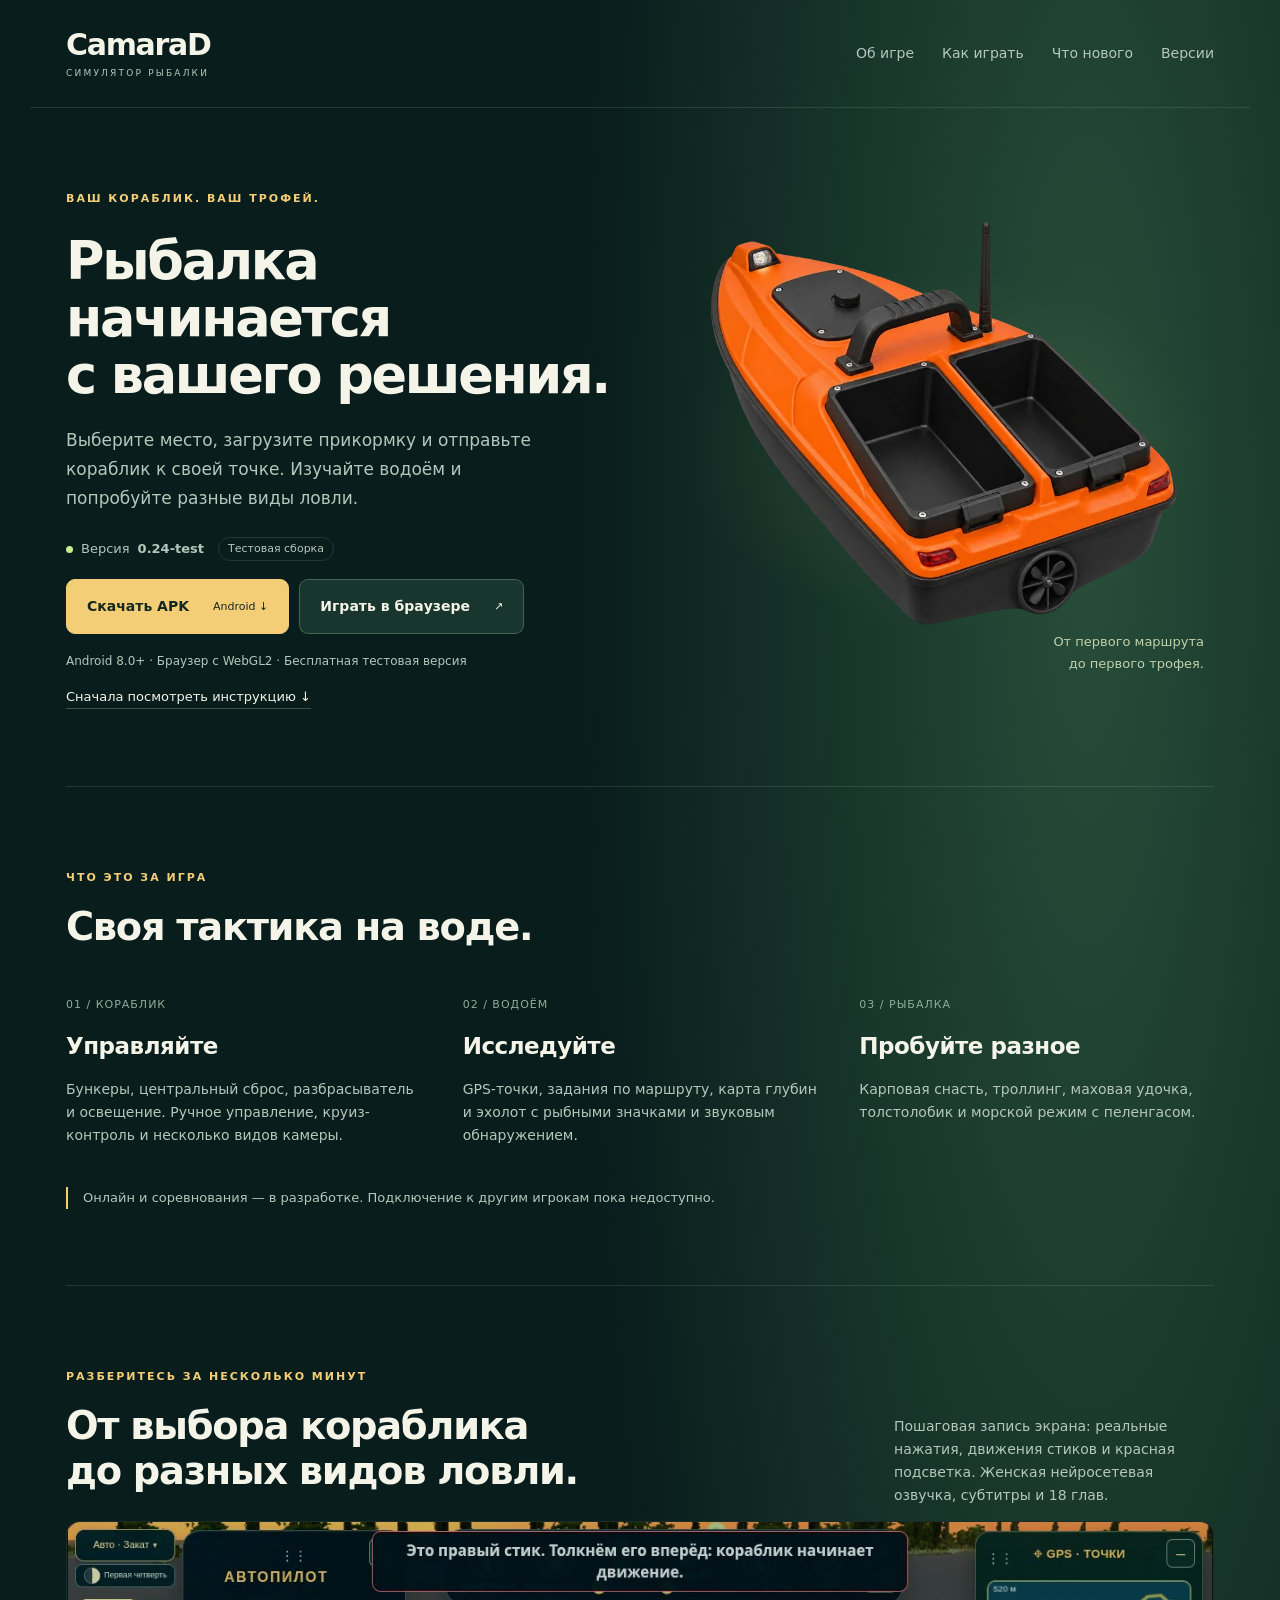
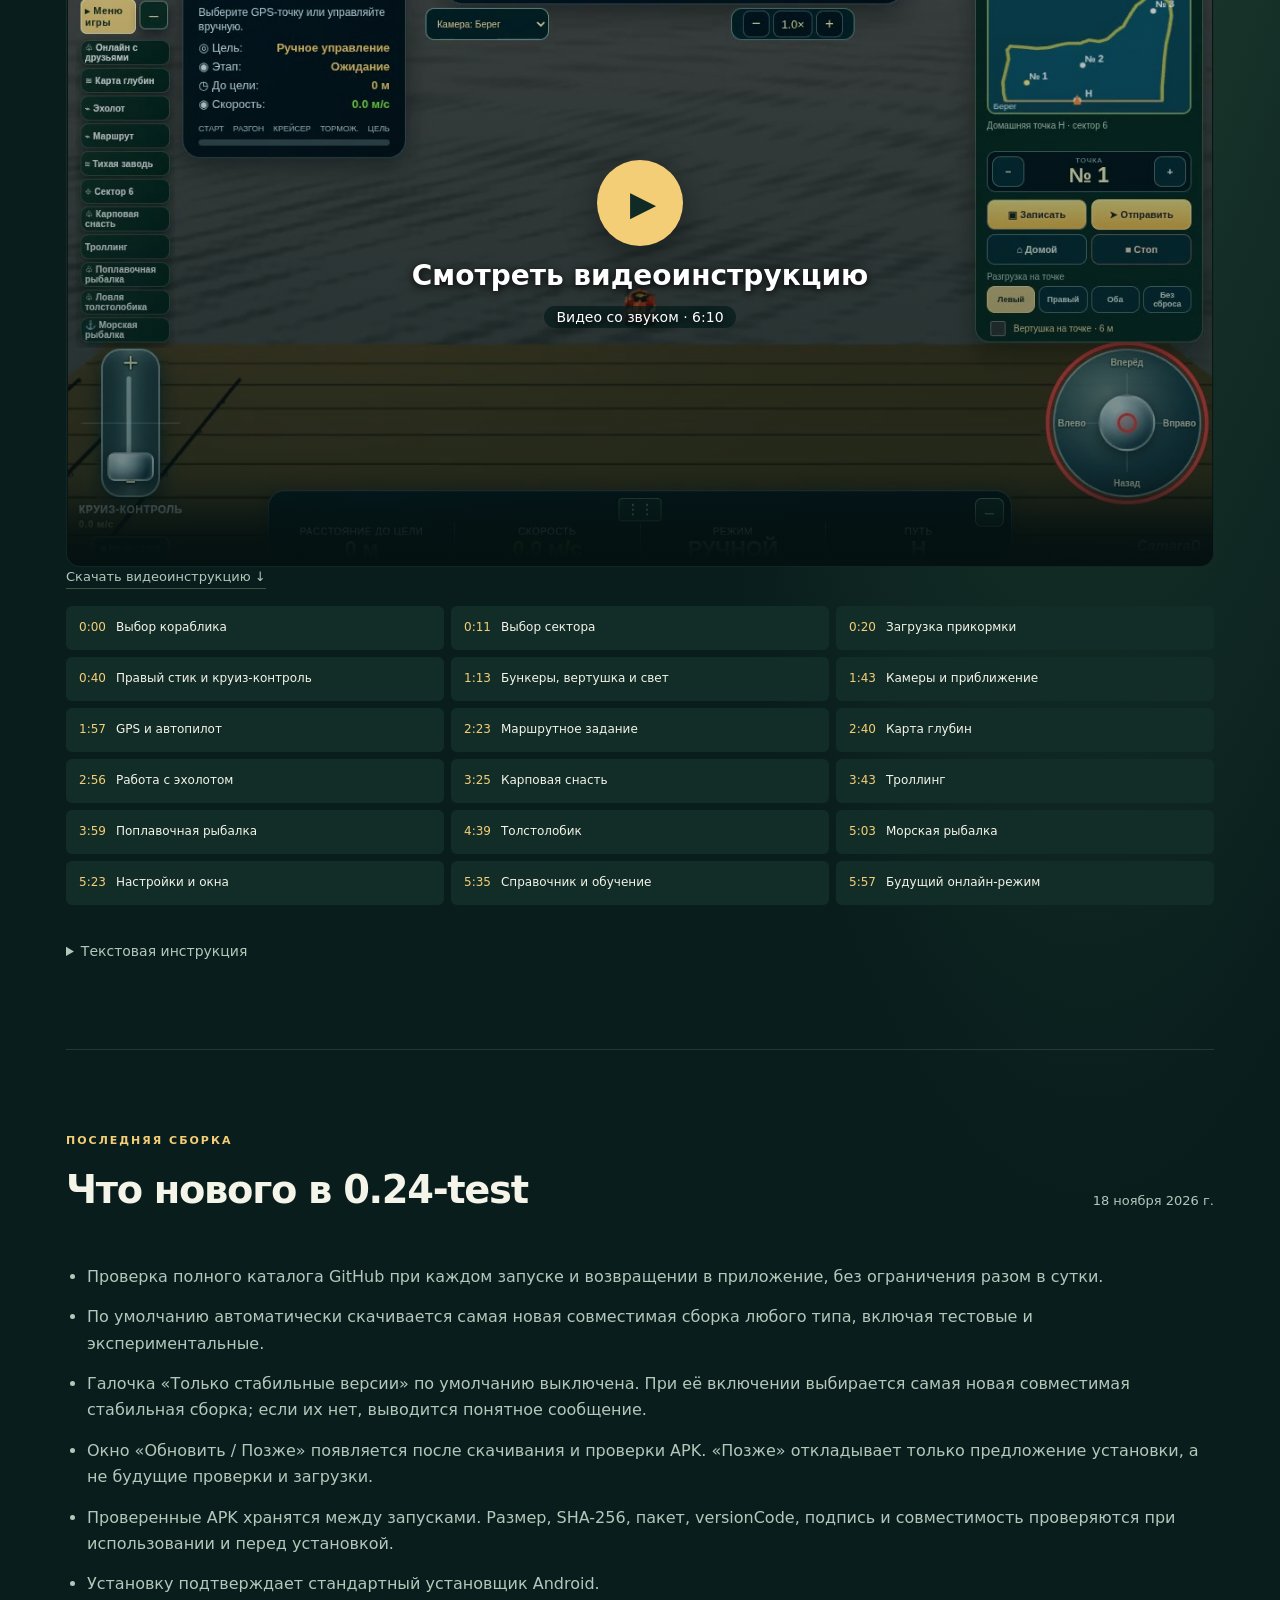
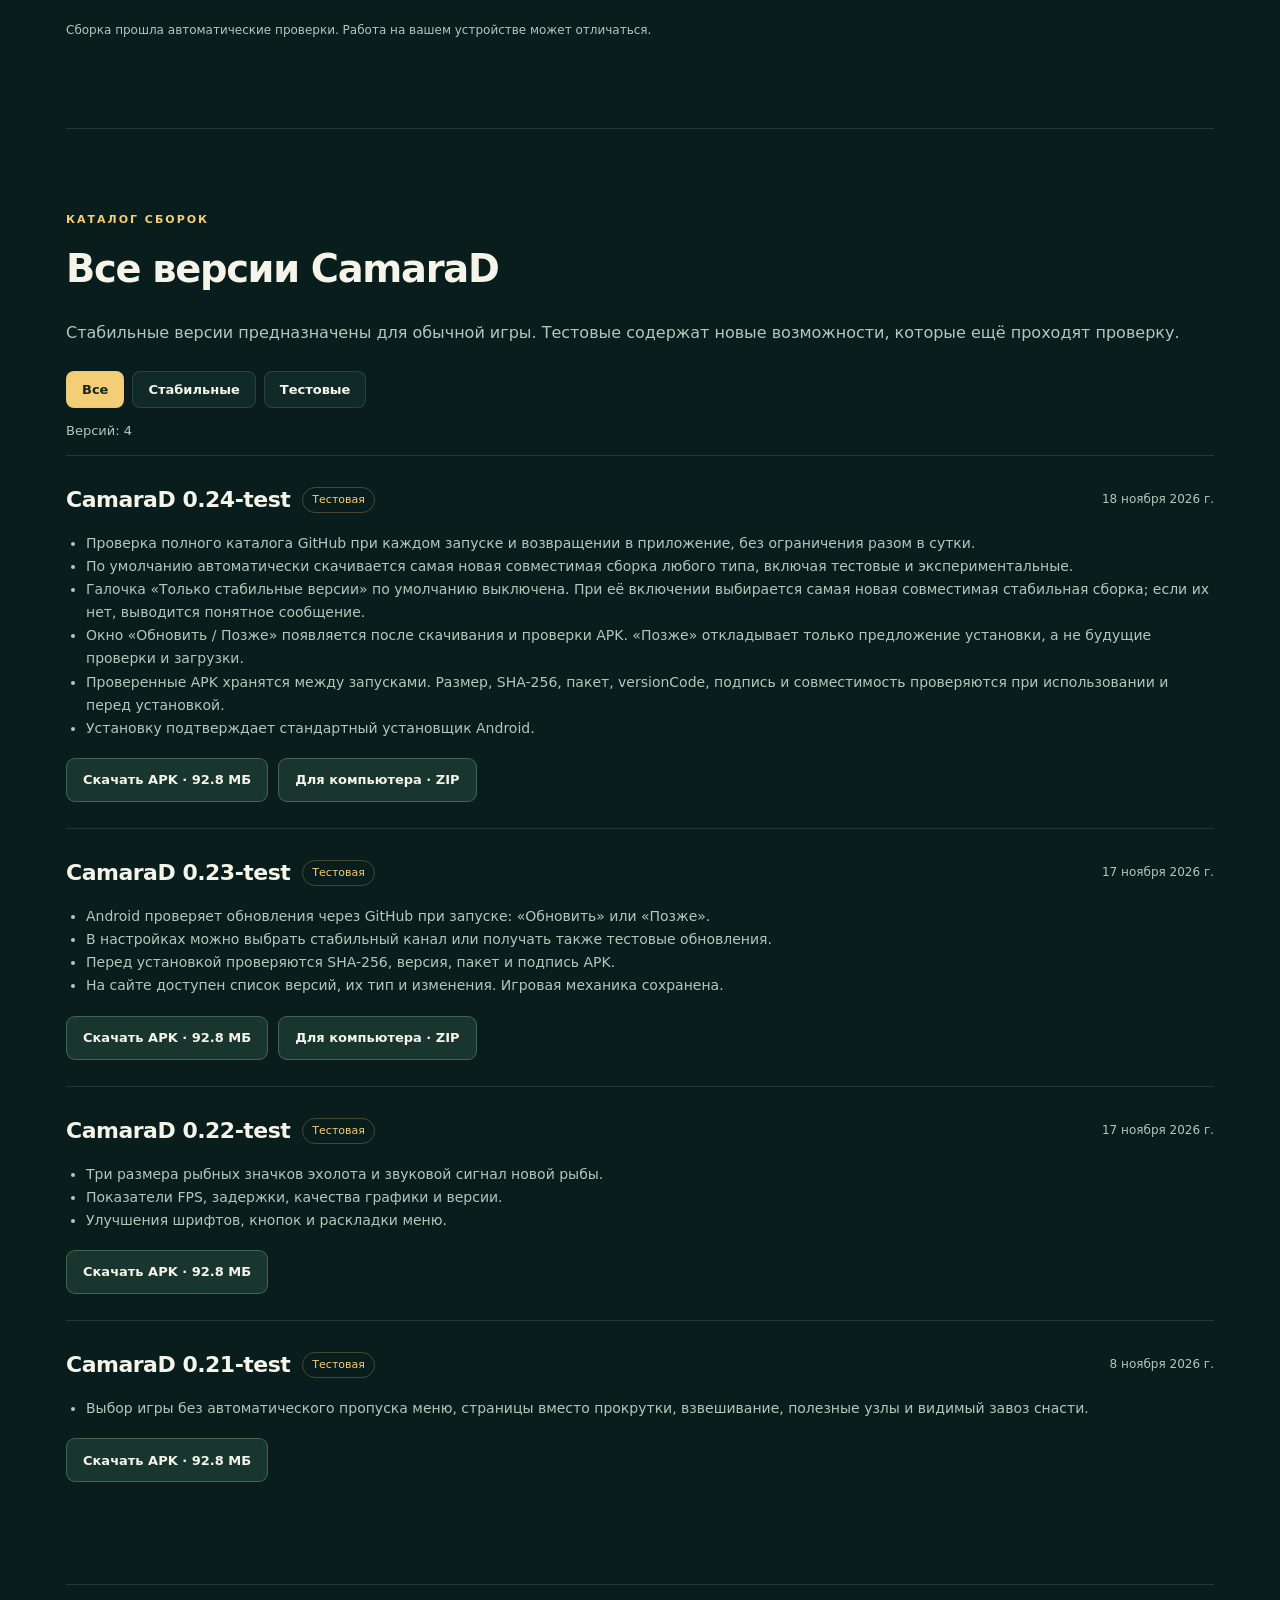
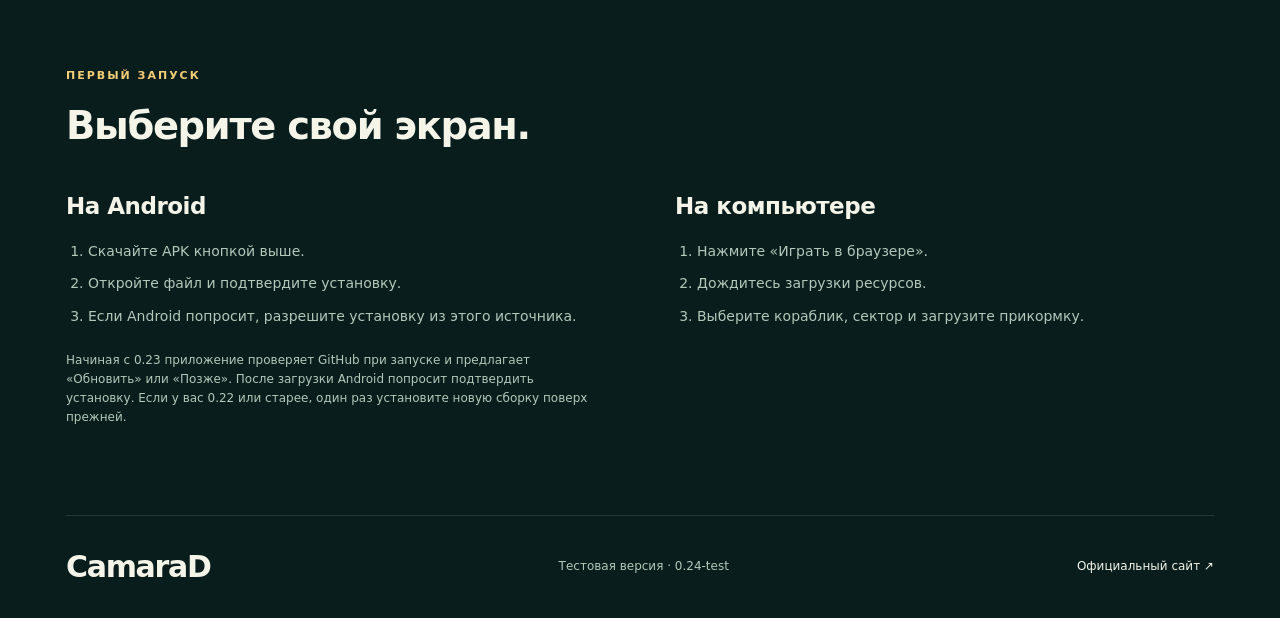
==== commit aa8e91d0: "Publish CamaraD 0.24-test with GitHub updates and version history" ====
--- a/site/index.html
+++ b/site/index.html
@@ -1 +1 @@
-<!doctype html><html lang="ru"><head><meta charset="utf-8"><meta name="viewport" content="width=device-width,initial-scale=1"><meta name="theme-color" content="#102a26"><meta name="description" content="CamaraD — симулятор прикормочного кораблика и рыбалки. Скачать APK для Android, играть в браузере и посмотреть видеоинструкцию."><meta property="og:title" content="CamaraD — ваш кораблик. Ваш трофей."><meta property="og:description" content="Управляйте корабликом, исследуйте глубины и рыбачьте. Android и браузерная версия."><meta property="og:image" content="https://nicolenkoe.github.io/CamaraD-downloads/boat.png"><meta property="og:type" content="website"><meta property="og:url" content="https://nicolenkoe.github.io/CamaraD-downloads/"><meta name="twitter:card" content="summary_large_image"><title>CamaraD — кораблик, водоём, рыбалка</title><link rel="stylesheet" href="./style.css?v=updates23"><script src="./app.js?v=updates23" defer></script><script src="./versions.js?v=updates23" defer></script></head><body><a class="skip" href="#main">К содержимому</a><header><a class="brand" href="./">CamaraD<small>СИМУЛЯТОР РЫБАЛКИ</small></a><nav aria-label="Навигация"><a href="#about">Об игре</a><a href="#guide">Как играть</a><a href="#updates">Что нового</a><a href="#versions">Версии</a></nav></header><main id="main"><section class="hero"><div class="intro"><span class="eyebrow">ВАШ КОРАБЛИК. ВАШ ТРОФЕЙ.</span><h1>Рыбалка начинается<br>с вашего решения.</h1><p class="lead">Выберите место, загрузите прикормку и отправьте кораблик к своей точке. Изучайте водоём и попробуйте разные виды ловли.</p><p class="version"><span class="dot"></span>Версия <strong data-version>0.23-test</strong><span class="tag" id="currentChannel">Тестовая сборка</span></p><div class="actions"><a id="download" class="button primary" href="./downloads/CamaraD-0.23-test.apk" download>Скачать APK <span>Android ↓</span></a><a id="play" class="button" href="./play/">Играть в браузере <span>↗</span></a></div><p class="hint">Android 8.0+ · Браузер с WebGL2 · Бесплатная тестовая версия</p><a class="textLink" href="#guide">Сначала посмотреть инструкцию ↓</a></div><div class="visual"><div class="halo"></div><img src="./boat.webp" alt="Оранжевый двухбункерный прикормочный кораблик CamaraD" width="640" height="480"><p>От первого маршрута<br>до первого трофея.</p></div></section><section id="about"><span class="eyebrow">ЧТО ЭТО ЗА ИГРА</span><h2>Своя тактика на воде.</h2><div class="features"><article><span>01 / КОРАБЛИК</span><h3>Управляйте</h3><p>Бункеры, центральный сброс, разбрасыватель и освещение. Ручное управление, круиз-контроль и несколько видов камеры.</p></article><article><span>02 / ВОДОЁМ</span><h3>Исследуйте</h3><p>GPS-точки, задания по маршруту, карта глубин и эхолот с рыбными значками и звуковым обнаружением.</p></article><article><span>03 / РЫБАЛКА</span><h3>Пробуйте разное</h3><p>Карповая снасть, троллинг, маховая удочка, толстолобик и морской режим с пеленгасом.</p></article></div><p class="notice">Онлайн и соревнования — в разработке. Подключение к другим игрокам пока недоступно.</p></section><section id="guide"><div class="sectionHead"><div><span class="eyebrow">РАЗБЕРИТЕСЬ ЗА НЕСКОЛЬКО МИНУТ</span><h2>От выбора кораблика<br>до разных видов ловли.</h2></div><p>Пошаговая запись экрана: реальные нажатия, движения стиков и красная подсветка. Женская нейросетевая озвучка, субтитры и 18 глав.</p></div><div class="videoPlayer" id="videoPlayer"><video id="tutorial" controls preload="metadata" playsinline poster="./media/poster-v3.jpg"><source src="./media/tutorial-v3.webm" type="video/webm"><source src="./media/tutorial-v3.mp4" type="video/mp4"><track kind="subtitles" src="./media/tutorial-v3.vtt" srclang="ru" label="Русский">Ваш браузер не поддерживает видео. <a href="./media/tutorial-v3.mp4">Скачать инструкцию</a>.</video><button class="videoPlayOverlay" id="videoPlayOverlay" type="button" aria-label="Смотреть видеоинструкцию со звуком"><span class="videoPlayIcon" aria-hidden="true">▶</span><strong>Смотреть видеоинструкцию</strong><span class="videoPlayMeta">Видео со звуком · <span data-video-duration>6:10</span></span></button></div><p class="hint"><a class="textLink" href="./media/tutorial-v3.mp4" download>Скачать видеоинструкцию ↓</a></p><div id="chapters" class="chapters" aria-label="Главы видеоинструкции"></div><details class="transcript"><summary>Текстовая инструкция</summary><div id="transcript"></div></details></section><section id="updates"><div class="sectionHead"><div><span class="eyebrow">ПОСЛЕДНЯЯ СБОРКА</span><h2>Что нового в <span data-version>0.23-test</span></h2></div><time id="releaseDate" datetime="2026-11-17">17 ноября 2026</time></div><ul id="changes"><li>Эхолот: три размера рыбных значков и сигнал обнаружения новой рыбы.</li><li>Показатели FPS, задержки, качества графики и версии.</li><li>Первые улучшения оформления меню и кнопок.</li></ul><p class="hint">Сборка прошла автоматические проверки. Работа на вашем устройстве может отличаться.</p></section><section id="versions"><span class="eyebrow">КАТАЛОГ СБОРОК</span><h2>Все версии CamaraD</h2><p>Стабильные версии предназначены для обычной игры. Тестовые содержат новые возможности, которые ещё проходят проверку.</p><div class="releaseFilters" role="group" aria-label="Тип версии"><button type="button" data-release-filter="all" aria-pressed="true">Все</button><button type="button" data-release-filter="stable" aria-pressed="false">Стабильные</button><button type="button" data-release-filter="testing" aria-pressed="false">Тестовые</button></div><p id="versionsStatus" role="status">Загружаем список версий…</p><div id="versionList"></div><noscript>Для списка предыдущих версий включите JavaScript. Последнюю сборку можно скачать кнопкой выше.</noscript></section><section class="install"><span class="eyebrow">ПЕРВЫЙ ЗАПУСК</span><h2>Выберите свой экран.</h2><div class="installGrid"><article><h3>На Android</h3><ol><li>Скачайте APK кнопкой выше.</li><li>Откройте файл и подтвердите установку.</li><li>Если Android попросит, разрешите установку из этого источника.</li></ol><p class="hint">Начиная с 0.23 приложение проверяет GitHub при запуске и предлагает «Обновить» или «Позже». После загрузки Android попросит подтвердить установку. Если у вас 0.22 или старее, один раз установите новую сборку поверх прежней.</p></article><article><h3>На компьютере</h3><ol><li>Нажмите «Играть в браузере».</li><li>Дождитесь загрузки ресурсов.</li><li>Выберите кораблик, сектор и загрузите прикормку.</li></ol></article></div></section></main><footer><a class="brand" href="./">CamaraD</a><p>Тестовая версия · <span data-version>0.23-test</span></p><a id="official" href="https://camarad.ru/" rel="noopener">Официальный сайт ↗</a></footer></body></html>
+<!doctype html><html lang="ru"><head><meta charset="utf-8"><meta name="viewport" content="width=device-width,initial-scale=1"><meta name="theme-color" content="#102a26"><meta name="description" content="CamaraD — симулятор прикормочного кораблика и рыбалки. Скачать APK для Android, играть в браузере и посмотреть видеоинструкцию."><meta property="og:title" content="CamaraD — ваш кораблик. Ваш трофей."><meta property="og:description" content="Управляйте корабликом, исследуйте глубины и рыбачьте. Android и браузерная версия."><meta property="og:image" content="https://nicolenkoe.github.io/CamaraD-downloads/boat.png"><meta property="og:type" content="website"><meta property="og:url" content="https://nicolenkoe.github.io/CamaraD-downloads/"><meta name="twitter:card" content="summary_large_image"><title>CamaraD — кораблик, водоём, рыбалка</title><link rel="stylesheet" href="./style.css?v=updates23"><script src="./app.js?v=updates23" defer></script><script src="./versions.js?v=updates23" defer></script></head><body><a class="skip" href="#main">К содержимому</a><header><a class="brand" href="./">CamaraD<small>СИМУЛЯТОР РЫБАЛКИ</small></a><nav aria-label="Навигация"><a href="#about">Об игре</a><a href="#guide">Как играть</a><a href="#updates">Что нового</a><a href="#versions">Версии</a></nav></header><main id="main"><section class="hero"><div class="intro"><span class="eyebrow">ВАШ КОРАБЛИК. ВАШ ТРОФЕЙ.</span><h1>Рыбалка начинается<br>с вашего решения.</h1><p class="lead">Выберите место, загрузите прикормку и отправьте кораблик к своей точке. Изучайте водоём и попробуйте разные виды ловли.</p><p class="version"><span class="dot"></span>Версия <strong data-version>0.24-test</strong><span class="tag" id="currentChannel">Тестовая сборка</span></p><div class="actions"><a id="download" class="button primary" href="./downloads/CamaraD-0.24-test.apk" download>Скачать APK <span>Android ↓</span></a><a id="play" class="button" href="./play/">Играть в браузере <span>↗</span></a></div><p class="hint">Android 8.0+ · Браузер с WebGL2 · Бесплатная тестовая версия</p><a class="textLink" href="#guide">Сначала посмотреть инструкцию ↓</a></div><div class="visual"><div class="halo"></div><img src="./boat.webp" alt="Оранжевый двухбункерный прикормочный кораблик CamaraD" width="640" height="480"><p>От первого маршрута<br>до первого трофея.</p></div></section><section id="about"><span class="eyebrow">ЧТО ЭТО ЗА ИГРА</span><h2>Своя тактика на воде.</h2><div class="features"><article><span>01 / КОРАБЛИК</span><h3>Управляйте</h3><p>Бункеры, центральный сброс, разбрасыватель и освещение. Ручное управление, круиз-контроль и несколько видов камеры.</p></article><article><span>02 / ВОДОЁМ</span><h3>Исследуйте</h3><p>GPS-точки, задания по маршруту, карта глубин и эхолот с рыбными значками и звуковым обнаружением.</p></article><article><span>03 / РЫБАЛКА</span><h3>Пробуйте разное</h3><p>Карповая снасть, троллинг, маховая удочка, толстолобик и морской режим с пеленгасом.</p></article></div><p class="notice">Онлайн и соревнования — в разработке. Подключение к другим игрокам пока недоступно.</p></section><section id="guide"><div class="sectionHead"><div><span class="eyebrow">РАЗБЕРИТЕСЬ ЗА НЕСКОЛЬКО МИНУТ</span><h2>От выбора кораблика<br>до разных видов ловли.</h2></div><p>Пошаговая запись экрана: реальные нажатия, движения стиков и красная подсветка. Женская нейросетевая озвучка, субтитры и 18 глав.</p></div><div class="videoPlayer" id="videoPlayer"><video id="tutorial" controls preload="metadata" playsinline poster="./media/poster-v3.jpg"><source src="./media/tutorial-v3.webm" type="video/webm"><source src="./media/tutorial-v3.mp4" type="video/mp4"><track kind="subtitles" src="./media/tutorial-v3.vtt" srclang="ru" label="Русский">Ваш браузер не поддерживает видео. <a href="./media/tutorial-v3.mp4">Скачать инструкцию</a>.</video><button class="videoPlayOverlay" id="videoPlayOverlay" type="button" aria-label="Смотреть видеоинструкцию со звуком"><span class="videoPlayIcon" aria-hidden="true">▶</span><strong>Смотреть видеоинструкцию</strong><span class="videoPlayMeta">Видео со звуком · <span data-video-duration>6:10</span></span></button></div><p class="hint"><a class="textLink" href="./media/tutorial-v3.mp4" download>Скачать видеоинструкцию ↓</a></p><div id="chapters" class="chapters" aria-label="Главы видеоинструкции"></div><details class="transcript"><summary>Текстовая инструкция</summary><div id="transcript"></div></details></section><section id="updates"><div class="sectionHead"><div><span class="eyebrow">ПОСЛЕДНЯЯ СБОРКА</span><h2>Что нового в <span data-version>0.24-test</span></h2></div><time id="releaseDate" datetime="2026-11-17">17 ноября 2026</time></div><ul id="changes"><li>Эхолот: три размера рыбных значков и сигнал обнаружения новой рыбы.</li><li>Показатели FPS, задержки, качества графики и версии.</li><li>Первые улучшения оформления меню и кнопок.</li></ul><p class="hint">Сборка прошла автоматические проверки. Работа на вашем устройстве может отличаться.</p></section><section id="versions"><span class="eyebrow">КАТАЛОГ СБОРОК</span><h2>Все версии CamaraD</h2><p>Стабильные версии предназначены для обычной игры. Тестовые содержат новые возможности, которые ещё проходят проверку.</p><div class="releaseFilters" role="group" aria-label="Тип версии"><button type="button" data-release-filter="all" aria-pressed="true">Все</button><button type="button" data-release-filter="stable" aria-pressed="false">Стабильные</button><button type="button" data-release-filter="testing" aria-pressed="false">Тестовые</button></div><p id="versionsStatus" role="status">Загружаем список версий…</p><div id="versionList"></div><noscript>Для списка предыдущих версий включите JavaScript. Последнюю сборку можно скачать кнопкой выше.</noscript></section><section class="install"><span class="eyebrow">ПЕРВЫЙ ЗАПУСК</span><h2>Выберите свой экран.</h2><div class="installGrid"><article><h3>На Android</h3><ol><li>Скачайте APK кнопкой выше.</li><li>Откройте файл и подтвердите установку.</li><li>Если Android попросит, разрешите установку из этого источника.</li></ol><p class="hint">Начиная с 0.23 приложение проверяет GitHub при запуске и предлагает «Обновить» или «Позже». После загрузки Android попросит подтвердить установку. Если у вас 0.22 или старее, один раз установите новую сборку поверх прежней.</p></article><article><h3>На компьютере</h3><ol><li>Нажмите «Играть в браузере».</li><li>Дождитесь загрузки ресурсов.</li><li>Выберите кораблик, сектор и загрузите прикормку.</li></ol></article></div></section></main><footer><a class="brand" href="./">CamaraD</a><p>Тестовая версия · <span data-version>0.24-test</span></p><a id="official" href="https://camarad.ru/" rel="noopener">Официальный сайт ↗</a></footer></body></html>
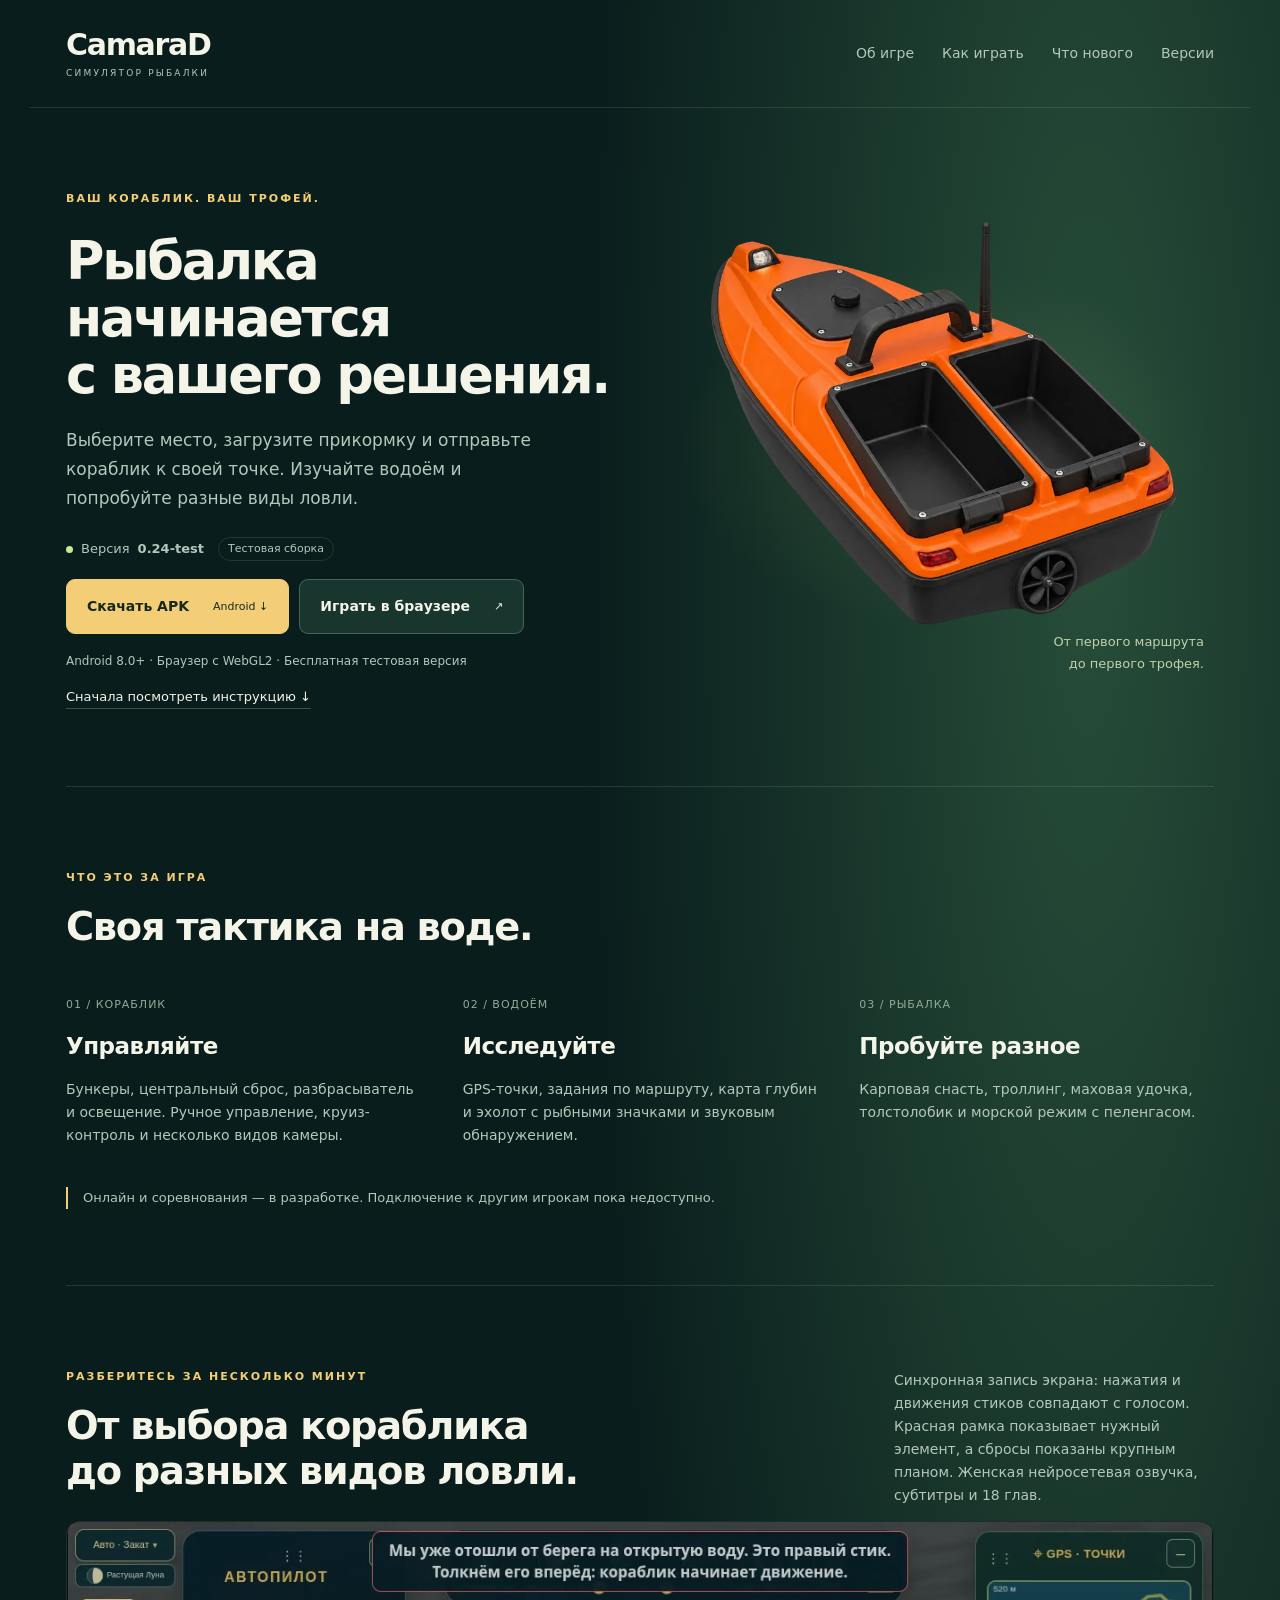
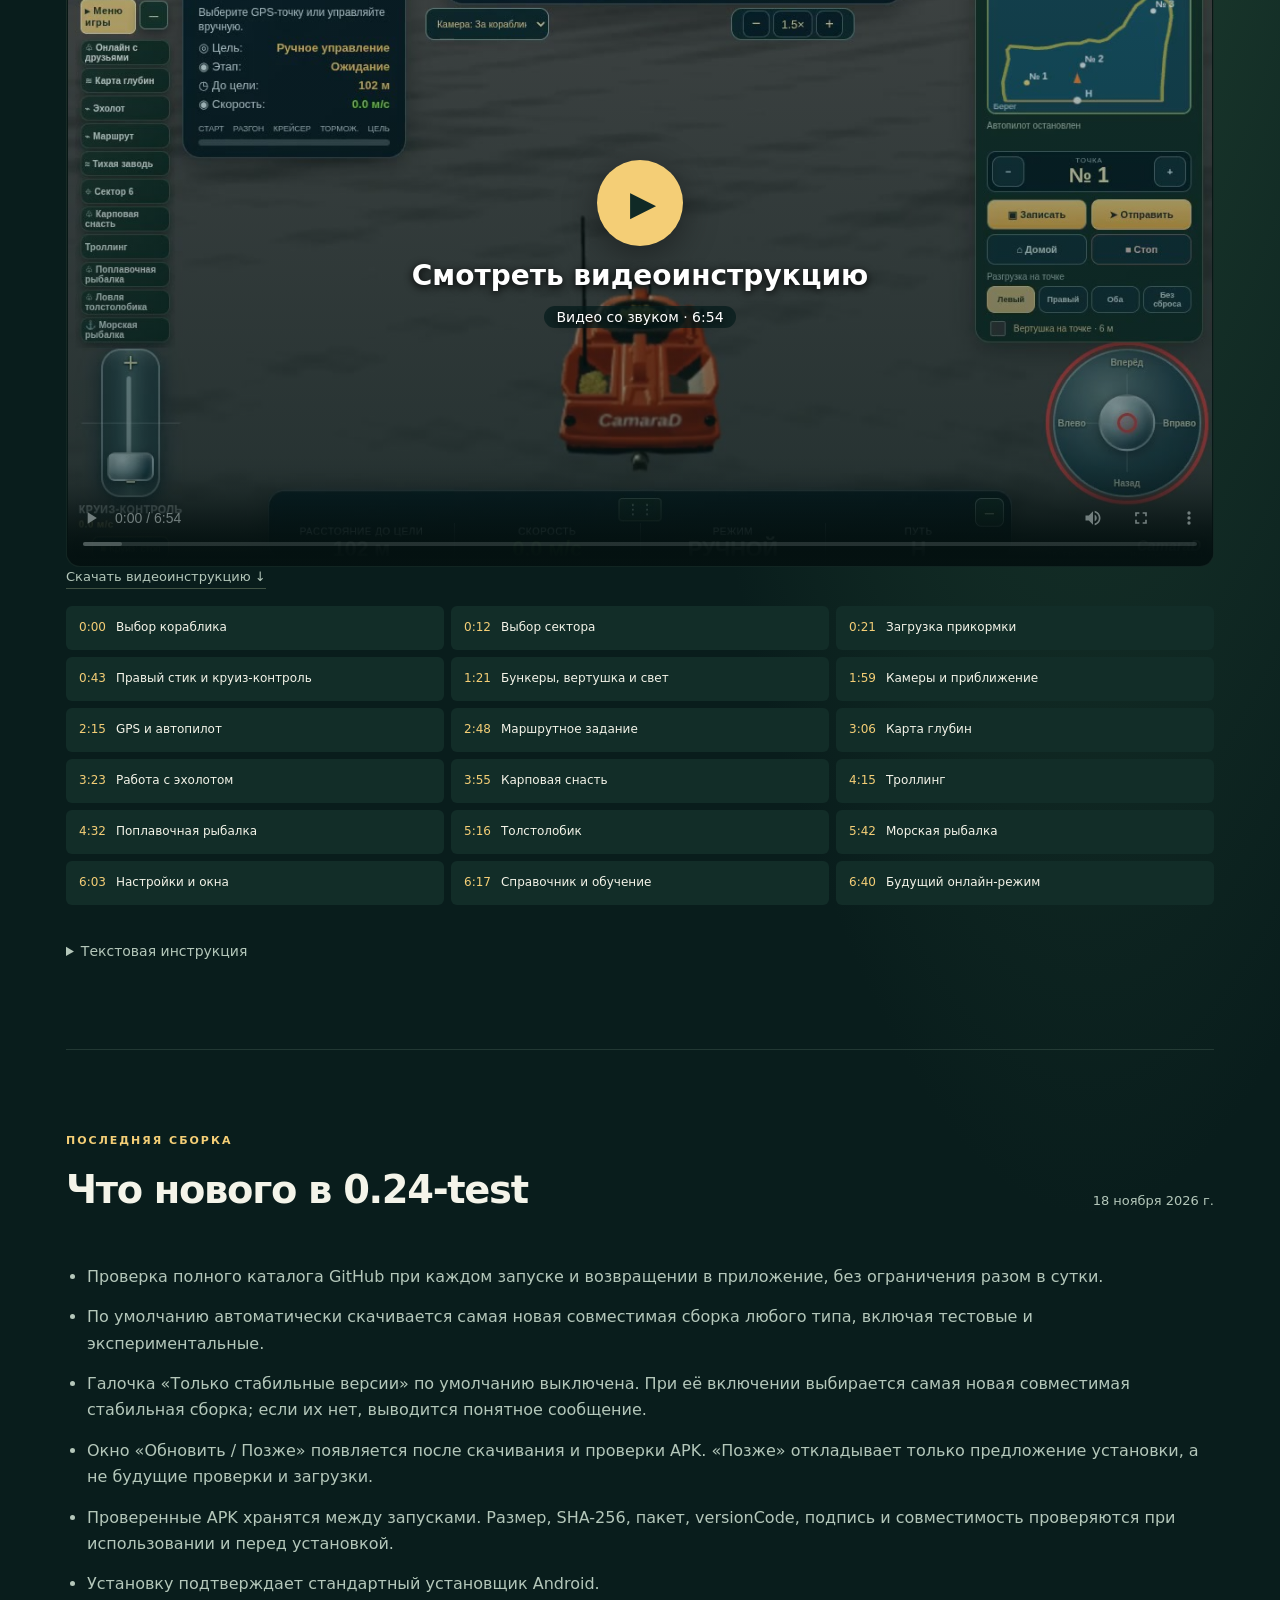
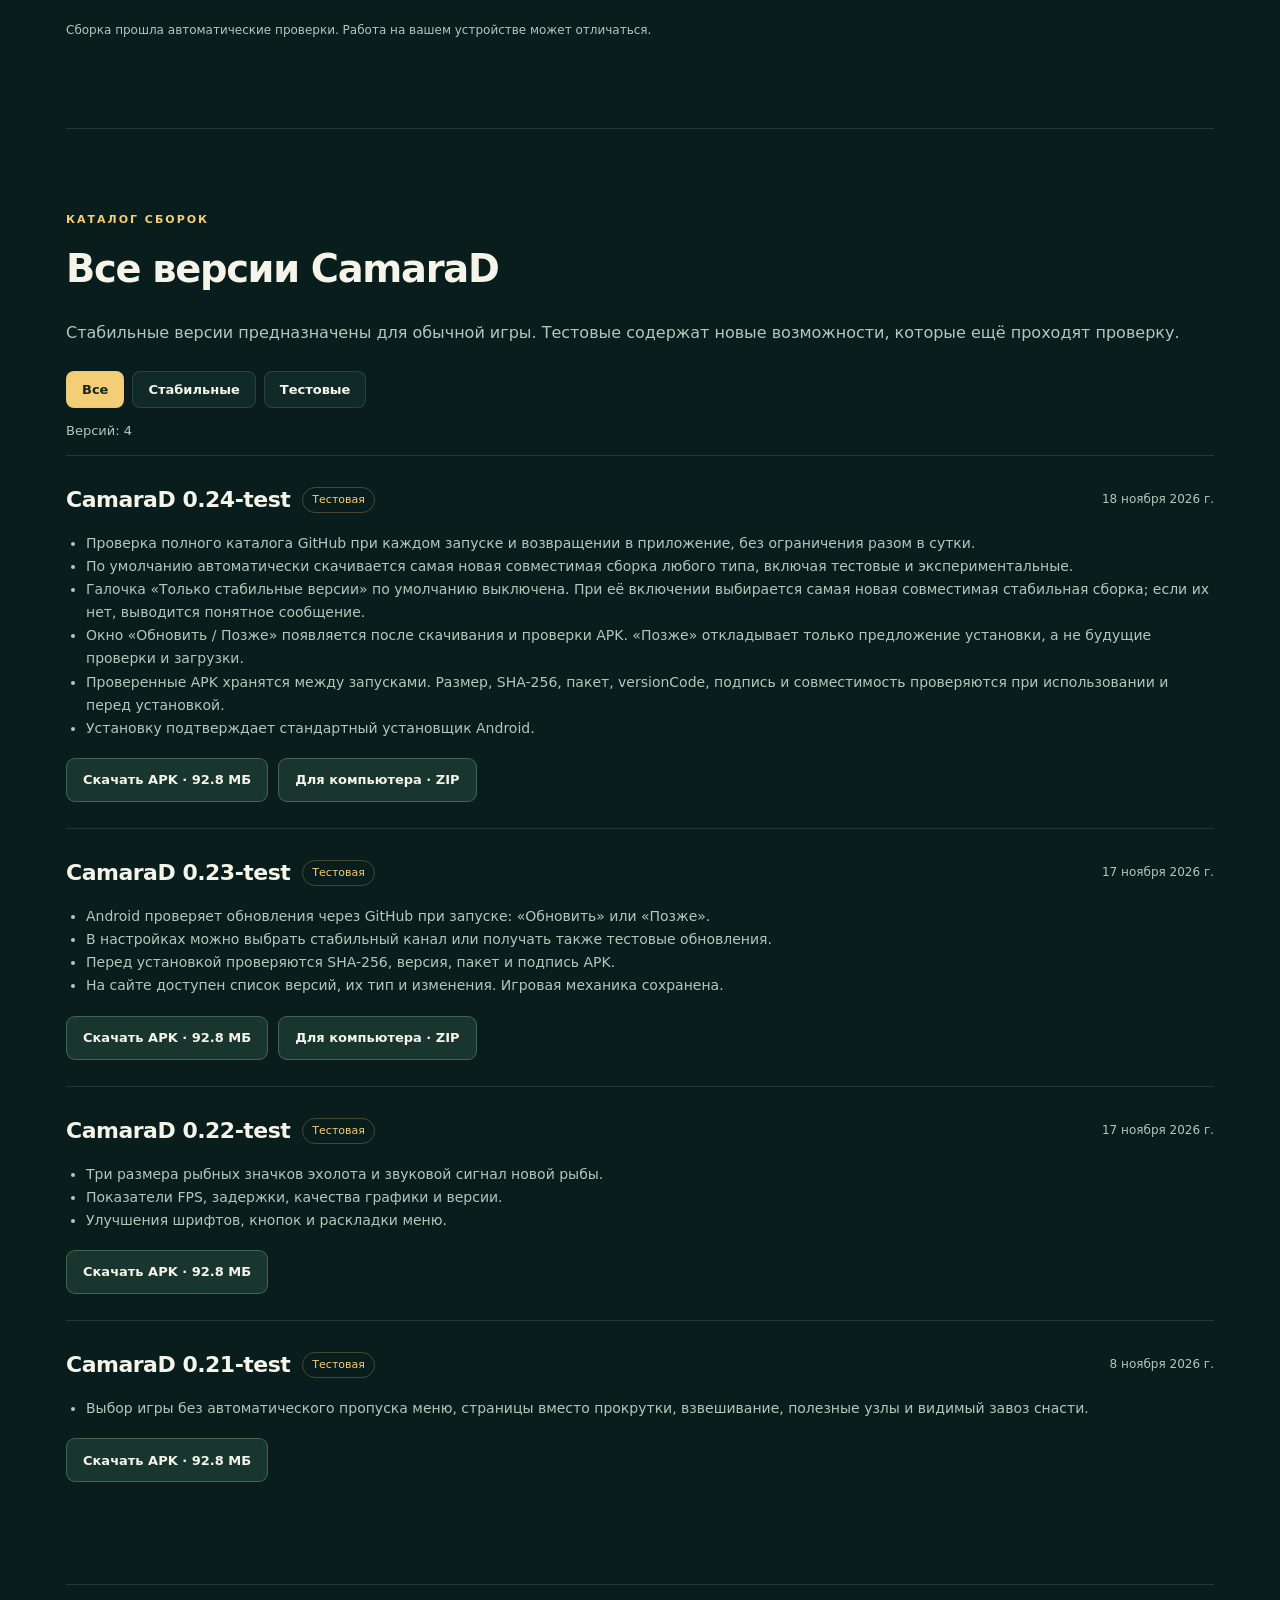
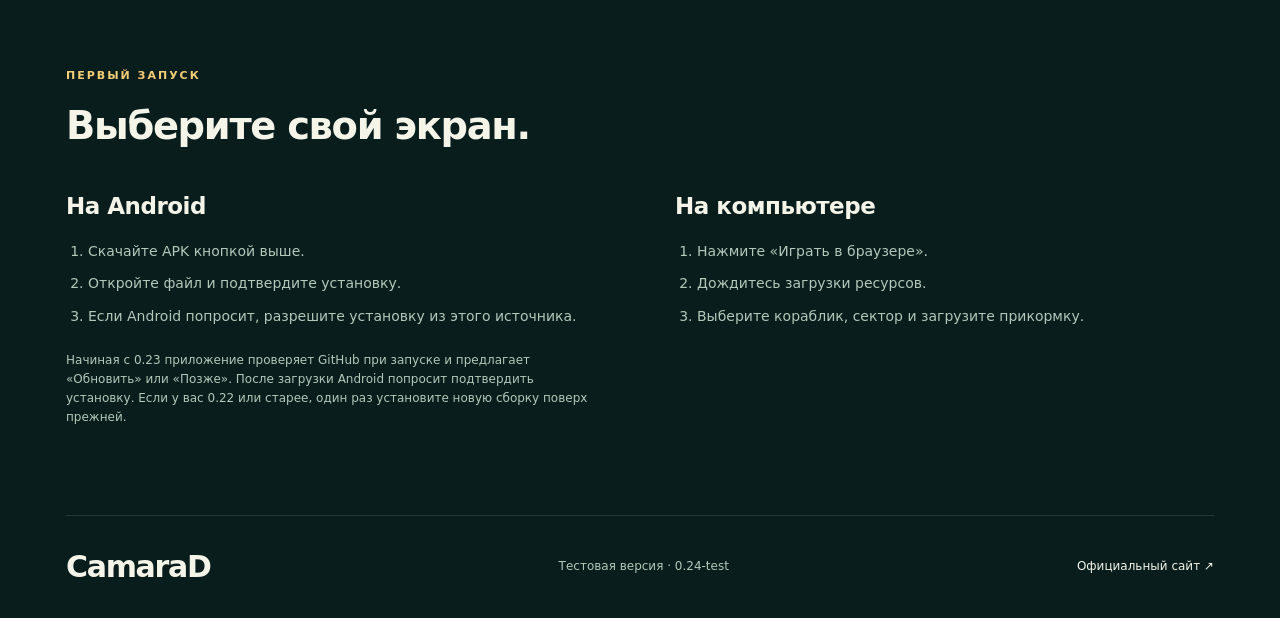
==== commit d341d918: "Reshoot all 18 tutorial chapters with synchronized voice and close-up demonstrations" ====
--- a/site/index.html
+++ b/site/index.html
@@ -1 +1 @@
-<!doctype html><html lang="ru"><head><meta charset="utf-8"><meta name="viewport" content="width=device-width,initial-scale=1"><meta name="theme-color" content="#102a26"><meta name="description" content="CamaraD — симулятор прикормочного кораблика и рыбалки. Скачать APK для Android, играть в браузере и посмотреть видеоинструкцию."><meta property="og:title" content="CamaraD — ваш кораблик. Ваш трофей."><meta property="og:description" content="Управляйте корабликом, исследуйте глубины и рыбачьте. Android и браузерная версия."><meta property="og:image" content="https://nicolenkoe.github.io/CamaraD-downloads/boat.png"><meta property="og:type" content="website"><meta property="og:url" content="https://nicolenkoe.github.io/CamaraD-downloads/"><meta name="twitter:card" content="summary_large_image"><title>CamaraD — кораблик, водоём, рыбалка</title><link rel="stylesheet" href="./style.css?v=updates23"><script src="./app.js?v=updates23" defer></script><script src="./versions.js?v=updates23" defer></script></head><body><a class="skip" href="#main">К содержимому</a><header><a class="brand" href="./">CamaraD<small>СИМУЛЯТОР РЫБАЛКИ</small></a><nav aria-label="Навигация"><a href="#about">Об игре</a><a href="#guide">Как играть</a><a href="#updates">Что нового</a><a href="#versions">Версии</a></nav></header><main id="main"><section class="hero"><div class="intro"><span class="eyebrow">ВАШ КОРАБЛИК. ВАШ ТРОФЕЙ.</span><h1>Рыбалка начинается<br>с вашего решения.</h1><p class="lead">Выберите место, загрузите прикормку и отправьте кораблик к своей точке. Изучайте водоём и попробуйте разные виды ловли.</p><p class="version"><span class="dot"></span>Версия <strong data-version>0.24-test</strong><span class="tag" id="currentChannel">Тестовая сборка</span></p><div class="actions"><a id="download" class="button primary" href="./downloads/CamaraD-0.24-test.apk" download>Скачать APK <span>Android ↓</span></a><a id="play" class="button" href="./play/">Играть в браузере <span>↗</span></a></div><p class="hint">Android 8.0+ · Браузер с WebGL2 · Бесплатная тестовая версия</p><a class="textLink" href="#guide">Сначала посмотреть инструкцию ↓</a></div><div class="visual"><div class="halo"></div><img src="./boat.webp" alt="Оранжевый двухбункерный прикормочный кораблик CamaraD" width="640" height="480"><p>От первого маршрута<br>до первого трофея.</p></div></section><section id="about"><span class="eyebrow">ЧТО ЭТО ЗА ИГРА</span><h2>Своя тактика на воде.</h2><div class="features"><article><span>01 / КОРАБЛИК</span><h3>Управляйте</h3><p>Бункеры, центральный сброс, разбрасыватель и освещение. Ручное управление, круиз-контроль и несколько видов камеры.</p></article><article><span>02 / ВОДОЁМ</span><h3>Исследуйте</h3><p>GPS-точки, задания по маршруту, карта глубин и эхолот с рыбными значками и звуковым обнаружением.</p></article><article><span>03 / РЫБАЛКА</span><h3>Пробуйте разное</h3><p>Карповая снасть, троллинг, маховая удочка, толстолобик и морской режим с пеленгасом.</p></article></div><p class="notice">Онлайн и соревнования — в разработке. Подключение к другим игрокам пока недоступно.</p></section><section id="guide"><div class="sectionHead"><div><span class="eyebrow">РАЗБЕРИТЕСЬ ЗА НЕСКОЛЬКО МИНУТ</span><h2>От выбора кораблика<br>до разных видов ловли.</h2></div><p>Пошаговая запись экрана: реальные нажатия, движения стиков и красная подсветка. Женская нейросетевая озвучка, субтитры и 18 глав.</p></div><div class="videoPlayer" id="videoPlayer"><video id="tutorial" controls preload="metadata" playsinline poster="./media/poster-v3.jpg"><source src="./media/tutorial-v3.webm" type="video/webm"><source src="./media/tutorial-v3.mp4" type="video/mp4"><track kind="subtitles" src="./media/tutorial-v3.vtt" srclang="ru" label="Русский">Ваш браузер не поддерживает видео. <a href="./media/tutorial-v3.mp4">Скачать инструкцию</a>.</video><button class="videoPlayOverlay" id="videoPlayOverlay" type="button" aria-label="Смотреть видеоинструкцию со звуком"><span class="videoPlayIcon" aria-hidden="true">▶</span><strong>Смотреть видеоинструкцию</strong><span class="videoPlayMeta">Видео со звуком · <span data-video-duration>6:10</span></span></button></div><p class="hint"><a class="textLink" href="./media/tutorial-v3.mp4" download>Скачать видеоинструкцию ↓</a></p><div id="chapters" class="chapters" aria-label="Главы видеоинструкции"></div><details class="transcript"><summary>Текстовая инструкция</summary><div id="transcript"></div></details></section><section id="updates"><div class="sectionHead"><div><span class="eyebrow">ПОСЛЕДНЯЯ СБОРКА</span><h2>Что нового в <span data-version>0.24-test</span></h2></div><time id="releaseDate" datetime="2026-11-17">17 ноября 2026</time></div><ul id="changes"><li>Эхолот: три размера рыбных значков и сигнал обнаружения новой рыбы.</li><li>Показатели FPS, задержки, качества графики и версии.</li><li>Первые улучшения оформления меню и кнопок.</li></ul><p class="hint">Сборка прошла автоматические проверки. Работа на вашем устройстве может отличаться.</p></section><section id="versions"><span class="eyebrow">КАТАЛОГ СБОРОК</span><h2>Все версии CamaraD</h2><p>Стабильные версии предназначены для обычной игры. Тестовые содержат новые возможности, которые ещё проходят проверку.</p><div class="releaseFilters" role="group" aria-label="Тип версии"><button type="button" data-release-filter="all" aria-pressed="true">Все</button><button type="button" data-release-filter="stable" aria-pressed="false">Стабильные</button><button type="button" data-release-filter="testing" aria-pressed="false">Тестовые</button></div><p id="versionsStatus" role="status">Загружаем список версий…</p><div id="versionList"></div><noscript>Для списка предыдущих версий включите JavaScript. Последнюю сборку можно скачать кнопкой выше.</noscript></section><section class="install"><span class="eyebrow">ПЕРВЫЙ ЗАПУСК</span><h2>Выберите свой экран.</h2><div class="installGrid"><article><h3>На Android</h3><ol><li>Скачайте APK кнопкой выше.</li><li>Откройте файл и подтвердите установку.</li><li>Если Android попросит, разрешите установку из этого источника.</li></ol><p class="hint">Начиная с 0.23 приложение проверяет GitHub при запуске и предлагает «Обновить» или «Позже». После загрузки Android попросит подтвердить установку. Если у вас 0.22 или старее, один раз установите новую сборку поверх прежней.</p></article><article><h3>На компьютере</h3><ol><li>Нажмите «Играть в браузере».</li><li>Дождитесь загрузки ресурсов.</li><li>Выберите кораблик, сектор и загрузите прикормку.</li></ol></article></div></section></main><footer><a class="brand" href="./">CamaraD</a><p>Тестовая версия · <span data-version>0.24-test</span></p><a id="official" href="https://camarad.ru/" rel="noopener">Официальный сайт ↗</a></footer></body></html>
+<!doctype html><html lang="ru"><head><meta charset="utf-8"><meta name="viewport" content="width=device-width,initial-scale=1"><meta name="theme-color" content="#102a26"><meta name="description" content="CamaraD — симулятор прикормочного кораблика и рыбалки. Скачать APK для Android, играть в браузере и посмотреть видеоинструкцию."><meta property="og:title" content="CamaraD — ваш кораблик. Ваш трофей."><meta property="og:description" content="Управляйте корабликом, исследуйте глубины и рыбачьте. Android и браузерная версия."><meta property="og:image" content="https://nicolenkoe.github.io/CamaraD-downloads/boat.png"><meta property="og:type" content="website"><meta property="og:url" content="https://nicolenkoe.github.io/CamaraD-downloads/"><meta name="twitter:card" content="summary_large_image"><title>CamaraD — кораблик, водоём, рыбалка</title><link rel="stylesheet" href="./style.css?v=guide4"><script src="./app.js?v=guide4" defer></script><script src="./versions.js?v=guide4" defer></script></head><body><a class="skip" href="#main">К содержимому</a><header><a class="brand" href="./">CamaraD<small>СИМУЛЯТОР РЫБАЛКИ</small></a><nav aria-label="Навигация"><a href="#about">Об игре</a><a href="#guide">Как играть</a><a href="#updates">Что нового</a><a href="#versions">Версии</a></nav></header><main id="main"><section class="hero"><div class="intro"><span class="eyebrow">ВАШ КОРАБЛИК. ВАШ ТРОФЕЙ.</span><h1>Рыбалка начинается<br>с вашего решения.</h1><p class="lead">Выберите место, загрузите прикормку и отправьте кораблик к своей точке. Изучайте водоём и попробуйте разные виды ловли.</p><p class="version"><span class="dot"></span>Версия <strong data-version>0.24-test</strong><span class="tag" id="currentChannel">Тестовая сборка</span></p><div class="actions"><a id="download" class="button primary" href="./downloads/CamaraD-0.24-test.apk" download>Скачать APK <span>Android ↓</span></a><a id="play" class="button" href="./play/">Играть в браузере <span>↗</span></a></div><p class="hint">Android 8.0+ · Браузер с WebGL2 · Бесплатная тестовая версия</p><a class="textLink" href="#guide">Сначала посмотреть инструкцию ↓</a></div><div class="visual"><div class="halo"></div><img src="./boat.webp" alt="Оранжевый двухбункерный прикормочный кораблик CamaraD" width="640" height="480"><p>От первого маршрута<br>до первого трофея.</p></div></section><section id="about"><span class="eyebrow">ЧТО ЭТО ЗА ИГРА</span><h2>Своя тактика на воде.</h2><div class="features"><article><span>01 / КОРАБЛИК</span><h3>Управляйте</h3><p>Бункеры, центральный сброс, разбрасыватель и освещение. Ручное управление, круиз-контроль и несколько видов камеры.</p></article><article><span>02 / ВОДОЁМ</span><h3>Исследуйте</h3><p>GPS-точки, задания по маршруту, карта глубин и эхолот с рыбными значками и звуковым обнаружением.</p></article><article><span>03 / РЫБАЛКА</span><h3>Пробуйте разное</h3><p>Карповая снасть, троллинг, маховая удочка, толстолобик и морской режим с пеленгасом.</p></article></div><p class="notice">Онлайн и соревнования — в разработке. Подключение к другим игрокам пока недоступно.</p></section><section id="guide"><div class="sectionHead"><div><span class="eyebrow">РАЗБЕРИТЕСЬ ЗА НЕСКОЛЬКО МИНУТ</span><h2>От выбора кораблика<br>до разных видов ловли.</h2></div><p>Синхронная запись экрана: нажатия и движения стиков совпадают с голосом. Красная рамка показывает нужный элемент, а сбросы показаны крупным планом. Женская нейросетевая озвучка, субтитры и 18 глав.</p></div><div class="videoPlayer" id="videoPlayer"><video id="tutorial" controls preload="metadata" playsinline poster="./media/poster-v4.jpg"><source src="./media/tutorial-v4.mp4" type="video/mp4"><source src="./media/tutorial-v4.webm" type="video/webm"><track kind="subtitles" src="./media/tutorial-v4.vtt" srclang="ru" label="Русский">Ваш браузер не поддерживает видео. <a href="./media/tutorial-v4.mp4">Скачать инструкцию</a>.</video><button class="videoPlayOverlay" id="videoPlayOverlay" type="button" aria-label="Смотреть видеоинструкцию со звуком"><span class="videoPlayIcon" aria-hidden="true">▶</span><strong>Смотреть видеоинструкцию</strong><span class="videoPlayMeta">Видео со звуком · <span data-video-duration>6:54</span></span></button></div><p class="hint"><a class="textLink" href="./media/tutorial-v4.mp4" download>Скачать видеоинструкцию ↓</a></p><div id="chapters" class="chapters" aria-label="Главы видеоинструкции"></div><details class="transcript"><summary>Текстовая инструкция</summary><div id="transcript"></div></details></section><section id="updates"><div class="sectionHead"><div><span class="eyebrow">ПОСЛЕДНЯЯ СБОРКА</span><h2>Что нового в <span data-version>0.24-test</span></h2></div><time id="releaseDate" datetime="2026-11-17">17 ноября 2026</time></div><ul id="changes"><li>Эхолот: три размера рыбных значков и сигнал обнаружения новой рыбы.</li><li>Показатели FPS, задержки, качества графики и версии.</li><li>Первые улучшения оформления меню и кнопок.</li></ul><p class="hint">Сборка прошла автоматические проверки. Работа на вашем устройстве может отличаться.</p></section><section id="versions"><span class="eyebrow">КАТАЛОГ СБОРОК</span><h2>Все версии CamaraD</h2><p>Стабильные версии предназначены для обычной игры. Тестовые содержат новые возможности, которые ещё проходят проверку.</p><div class="releaseFilters" role="group" aria-label="Тип версии"><button type="button" data-release-filter="all" aria-pressed="true">Все</button><button type="button" data-release-filter="stable" aria-pressed="false">Стабильные</button><button type="button" data-release-filter="testing" aria-pressed="false">Тестовые</button></div><p id="versionsStatus" role="status">Загружаем список версий…</p><div id="versionList"></div><noscript>Для списка предыдущих версий включите JavaScript. Последнюю сборку можно скачать кнопкой выше.</noscript></section><section class="install"><span class="eyebrow">ПЕРВЫЙ ЗАПУСК</span><h2>Выберите свой экран.</h2><div class="installGrid"><article><h3>На Android</h3><ol><li>Скачайте APK кнопкой выше.</li><li>Откройте файл и подтвердите установку.</li><li>Если Android попросит, разрешите установку из этого источника.</li></ol><p class="hint">Начиная с 0.23 приложение проверяет GitHub при запуске и предлагает «Обновить» или «Позже». После загрузки Android попросит подтвердить установку. Если у вас 0.22 или старее, один раз установите новую сборку поверх прежней.</p></article><article><h3>На компьютере</h3><ol><li>Нажмите «Играть в браузере».</li><li>Дождитесь загрузки ресурсов.</li><li>Выберите кораблик, сектор и загрузите прикормку.</li></ol></article></div></section></main><footer><a class="brand" href="./">CamaraD</a><p>Тестовая версия · <span data-version>0.24-test</span></p><a id="official" href="https://camarad.ru/" rel="noopener">Официальный сайт ↗</a></footer></body></html>
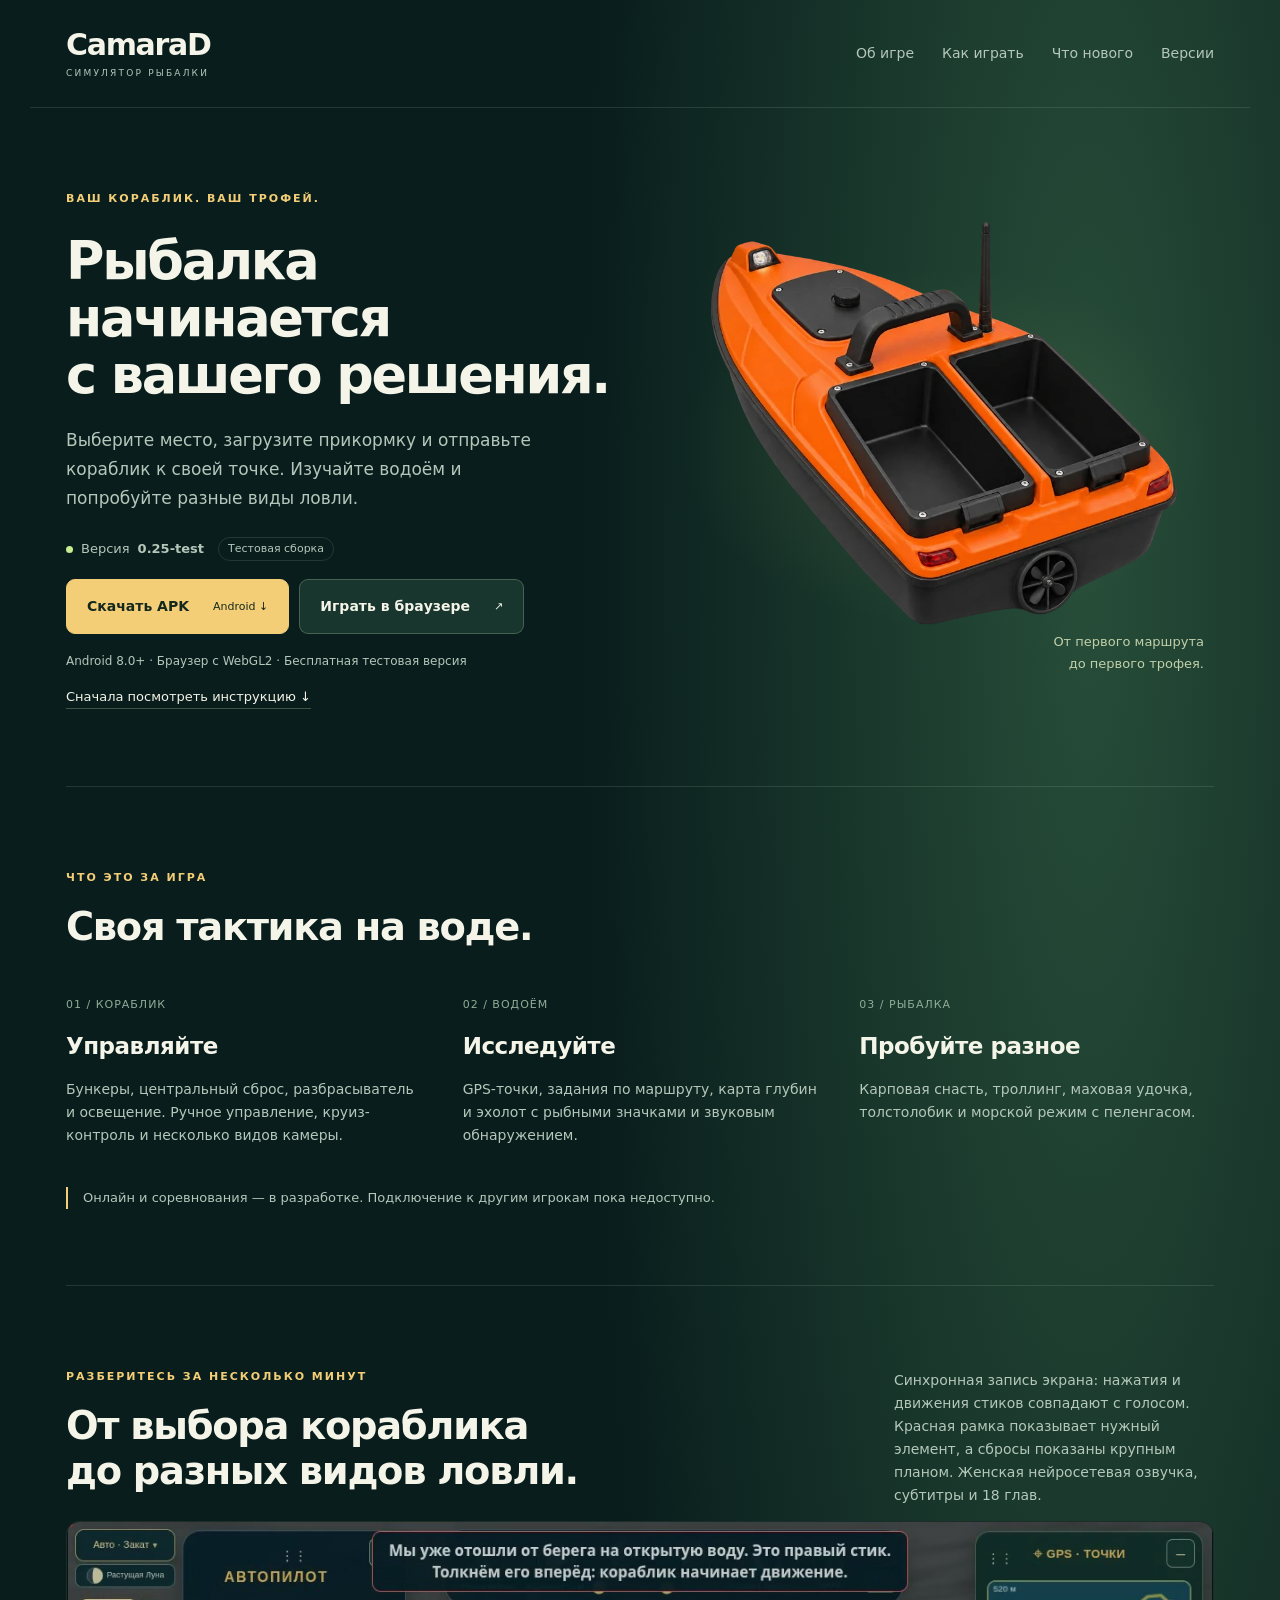
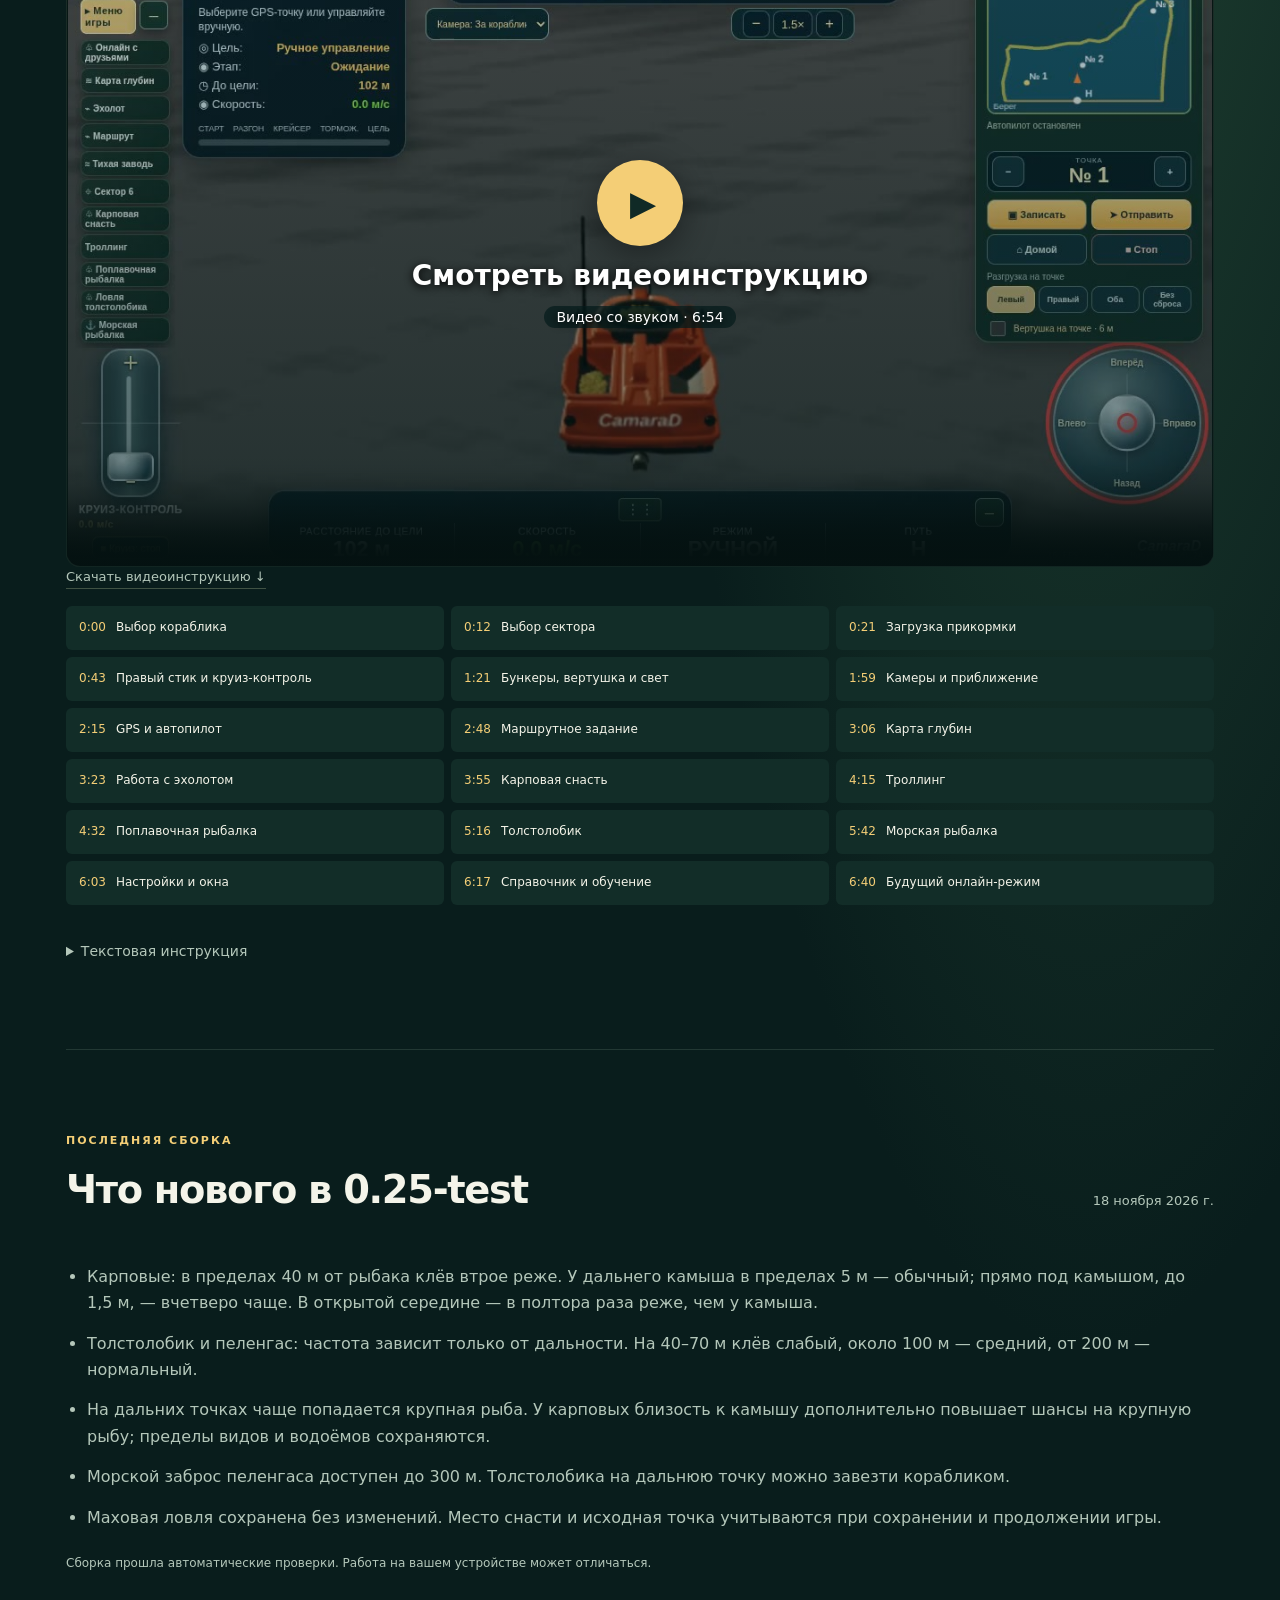
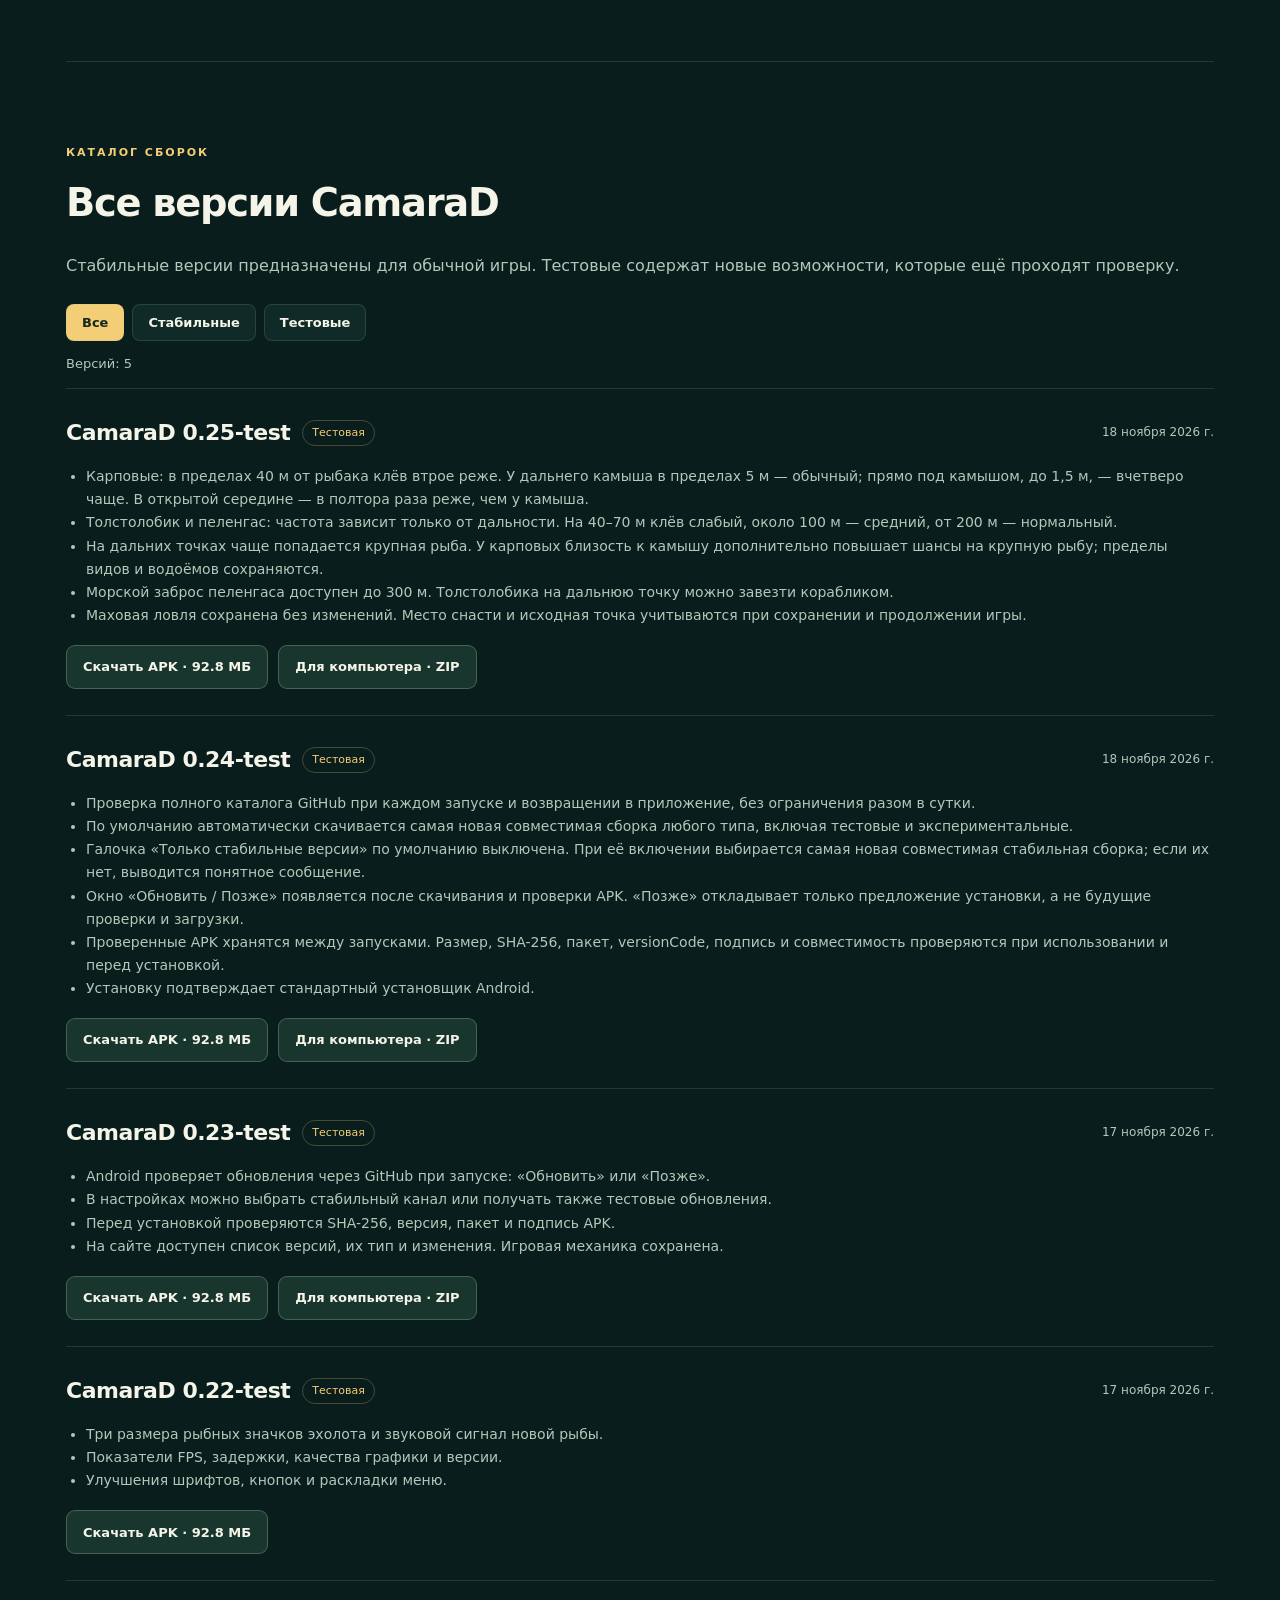
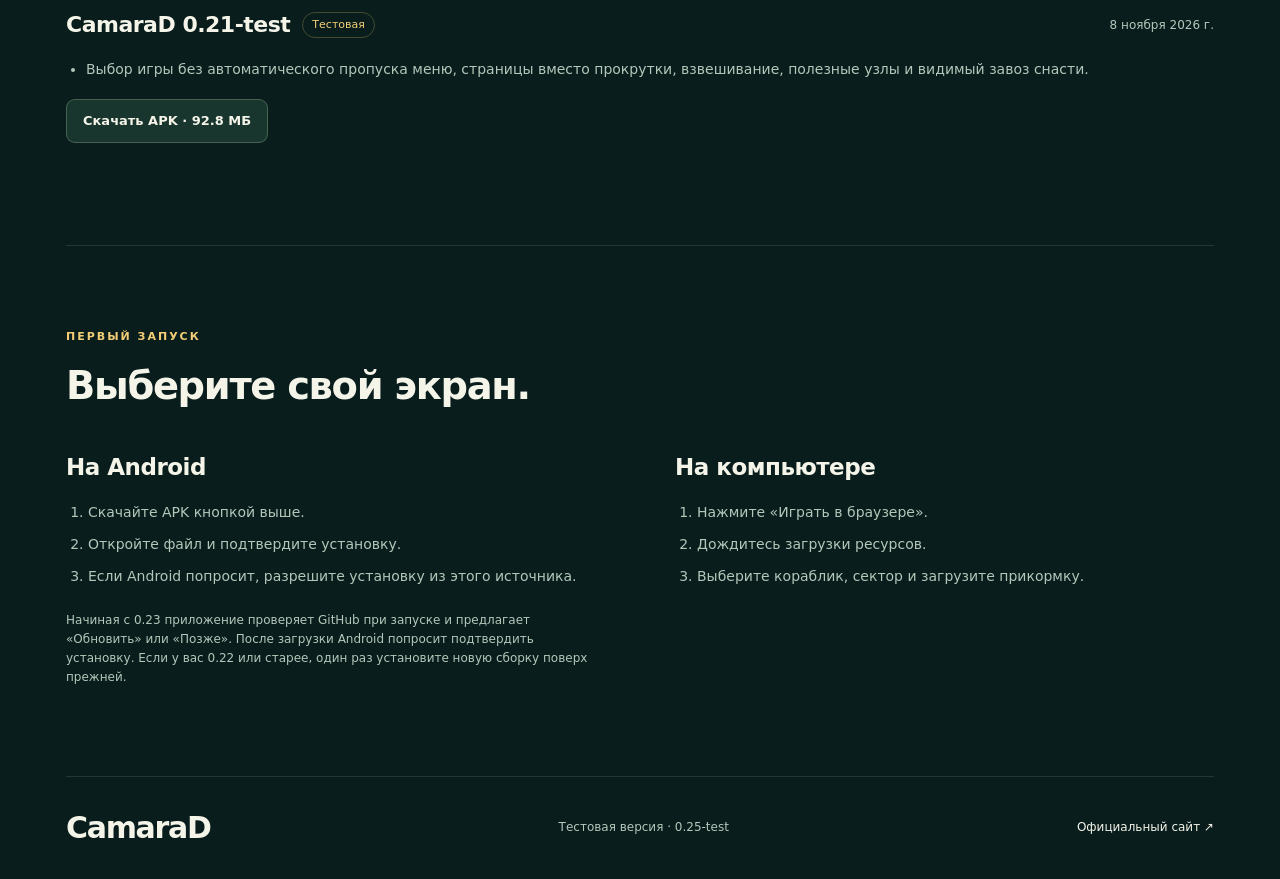
==== commit fc1c7388: "Publish CamaraD 0.25-test with GitHub updates and version history" ====
--- a/site/index.html
+++ b/site/index.html
@@ -1 +1 @@
-<!doctype html><html lang="ru"><head><meta charset="utf-8"><meta name="viewport" content="width=device-width,initial-scale=1"><meta name="theme-color" content="#102a26"><meta name="description" content="CamaraD — симулятор прикормочного кораблика и рыбалки. Скачать APK для Android, играть в браузере и посмотреть видеоинструкцию."><meta property="og:title" content="CamaraD — ваш кораблик. Ваш трофей."><meta property="og:description" content="Управляйте корабликом, исследуйте глубины и рыбачьте. Android и браузерная версия."><meta property="og:image" content="https://nicolenkoe.github.io/CamaraD-downloads/boat.png"><meta property="og:type" content="website"><meta property="og:url" content="https://nicolenkoe.github.io/CamaraD-downloads/"><meta name="twitter:card" content="summary_large_image"><title>CamaraD — кораблик, водоём, рыбалка</title><link rel="stylesheet" href="./style.css?v=guide4"><script src="./app.js?v=guide4" defer></script><script src="./versions.js?v=guide4" defer></script></head><body><a class="skip" href="#main">К содержимому</a><header><a class="brand" href="./">CamaraD<small>СИМУЛЯТОР РЫБАЛКИ</small></a><nav aria-label="Навигация"><a href="#about">Об игре</a><a href="#guide">Как играть</a><a href="#updates">Что нового</a><a href="#versions">Версии</a></nav></header><main id="main"><section class="hero"><div class="intro"><span class="eyebrow">ВАШ КОРАБЛИК. ВАШ ТРОФЕЙ.</span><h1>Рыбалка начинается<br>с вашего решения.</h1><p class="lead">Выберите место, загрузите прикормку и отправьте кораблик к своей точке. Изучайте водоём и попробуйте разные виды ловли.</p><p class="version"><span class="dot"></span>Версия <strong data-version>0.24-test</strong><span class="tag" id="currentChannel">Тестовая сборка</span></p><div class="actions"><a id="download" class="button primary" href="./downloads/CamaraD-0.24-test.apk" download>Скачать APK <span>Android ↓</span></a><a id="play" class="button" href="./play/">Играть в браузере <span>↗</span></a></div><p class="hint">Android 8.0+ · Браузер с WebGL2 · Бесплатная тестовая версия</p><a class="textLink" href="#guide">Сначала посмотреть инструкцию ↓</a></div><div class="visual"><div class="halo"></div><img src="./boat.webp" alt="Оранжевый двухбункерный прикормочный кораблик CamaraD" width="640" height="480"><p>От первого маршрута<br>до первого трофея.</p></div></section><section id="about"><span class="eyebrow">ЧТО ЭТО ЗА ИГРА</span><h2>Своя тактика на воде.</h2><div class="features"><article><span>01 / КОРАБЛИК</span><h3>Управляйте</h3><p>Бункеры, центральный сброс, разбрасыватель и освещение. Ручное управление, круиз-контроль и несколько видов камеры.</p></article><article><span>02 / ВОДОЁМ</span><h3>Исследуйте</h3><p>GPS-точки, задания по маршруту, карта глубин и эхолот с рыбными значками и звуковым обнаружением.</p></article><article><span>03 / РЫБАЛКА</span><h3>Пробуйте разное</h3><p>Карповая снасть, троллинг, маховая удочка, толстолобик и морской режим с пеленгасом.</p></article></div><p class="notice">Онлайн и соревнования — в разработке. Подключение к другим игрокам пока недоступно.</p></section><section id="guide"><div class="sectionHead"><div><span class="eyebrow">РАЗБЕРИТЕСЬ ЗА НЕСКОЛЬКО МИНУТ</span><h2>От выбора кораблика<br>до разных видов ловли.</h2></div><p>Синхронная запись экрана: нажатия и движения стиков совпадают с голосом. Красная рамка показывает нужный элемент, а сбросы показаны крупным планом. Женская нейросетевая озвучка, субтитры и 18 глав.</p></div><div class="videoPlayer" id="videoPlayer"><video id="tutorial" controls preload="metadata" playsinline poster="./media/poster-v4.jpg"><source src="./media/tutorial-v4.mp4" type="video/mp4"><source src="./media/tutorial-v4.webm" type="video/webm"><track kind="subtitles" src="./media/tutorial-v4.vtt" srclang="ru" label="Русский">Ваш браузер не поддерживает видео. <a href="./media/tutorial-v4.mp4">Скачать инструкцию</a>.</video><button class="videoPlayOverlay" id="videoPlayOverlay" type="button" aria-label="Смотреть видеоинструкцию со звуком"><span class="videoPlayIcon" aria-hidden="true">▶</span><strong>Смотреть видеоинструкцию</strong><span class="videoPlayMeta">Видео со звуком · <span data-video-duration>6:54</span></span></button></div><p class="hint"><a class="textLink" href="./media/tutorial-v4.mp4" download>Скачать видеоинструкцию ↓</a></p><div id="chapters" class="chapters" aria-label="Главы видеоинструкции"></div><details class="transcript"><summary>Текстовая инструкция</summary><div id="transcript"></div></details></section><section id="updates"><div class="sectionHead"><div><span class="eyebrow">ПОСЛЕДНЯЯ СБОРКА</span><h2>Что нового в <span data-version>0.24-test</span></h2></div><time id="releaseDate" datetime="2026-11-17">17 ноября 2026</time></div><ul id="changes"><li>Эхолот: три размера рыбных значков и сигнал обнаружения новой рыбы.</li><li>Показатели FPS, задержки, качества графики и версии.</li><li>Первые улучшения оформления меню и кнопок.</li></ul><p class="hint">Сборка прошла автоматические проверки. Работа на вашем устройстве может отличаться.</p></section><section id="versions"><span class="eyebrow">КАТАЛОГ СБОРОК</span><h2>Все версии CamaraD</h2><p>Стабильные версии предназначены для обычной игры. Тестовые содержат новые возможности, которые ещё проходят проверку.</p><div class="releaseFilters" role="group" aria-label="Тип версии"><button type="button" data-release-filter="all" aria-pressed="true">Все</button><button type="button" data-release-filter="stable" aria-pressed="false">Стабильные</button><button type="button" data-release-filter="testing" aria-pressed="false">Тестовые</button></div><p id="versionsStatus" role="status">Загружаем список версий…</p><div id="versionList"></div><noscript>Для списка предыдущих версий включите JavaScript. Последнюю сборку можно скачать кнопкой выше.</noscript></section><section class="install"><span class="eyebrow">ПЕРВЫЙ ЗАПУСК</span><h2>Выберите свой экран.</h2><div class="installGrid"><article><h3>На Android</h3><ol><li>Скачайте APK кнопкой выше.</li><li>Откройте файл и подтвердите установку.</li><li>Если Android попросит, разрешите установку из этого источника.</li></ol><p class="hint">Начиная с 0.23 приложение проверяет GitHub при запуске и предлагает «Обновить» или «Позже». После загрузки Android попросит подтвердить установку. Если у вас 0.22 или старее, один раз установите новую сборку поверх прежней.</p></article><article><h3>На компьютере</h3><ol><li>Нажмите «Играть в браузере».</li><li>Дождитесь загрузки ресурсов.</li><li>Выберите кораблик, сектор и загрузите прикормку.</li></ol></article></div></section></main><footer><a class="brand" href="./">CamaraD</a><p>Тестовая версия · <span data-version>0.24-test</span></p><a id="official" href="https://camarad.ru/" rel="noopener">Официальный сайт ↗</a></footer></body></html>
+<!doctype html><html lang="ru"><head><meta charset="utf-8"><meta name="viewport" content="width=device-width,initial-scale=1"><meta name="theme-color" content="#102a26"><meta name="description" content="CamaraD — симулятор прикормочного кораблика и рыбалки. Скачать APK для Android, играть в браузере и посмотреть видеоинструкцию."><meta property="og:title" content="CamaraD — ваш кораблик. Ваш трофей."><meta property="og:description" content="Управляйте корабликом, исследуйте глубины и рыбачьте. Android и браузерная версия."><meta property="og:image" content="https://nicolenkoe.github.io/CamaraD-downloads/boat.png"><meta property="og:type" content="website"><meta property="og:url" content="https://nicolenkoe.github.io/CamaraD-downloads/"><meta name="twitter:card" content="summary_large_image"><title>CamaraD — кораблик, водоём, рыбалка</title><link rel="stylesheet" href="./style.css?v=release25"><script src="./app.js?v=release25" defer></script><script src="./versions.js?v=release25" defer></script></head><body><a class="skip" href="#main">К содержимому</a><header><a class="brand" href="./">CamaraD<small>СИМУЛЯТОР РЫБАЛКИ</small></a><nav aria-label="Навигация"><a href="#about">Об игре</a><a href="#guide">Как играть</a><a href="#updates">Что нового</a><a href="#versions">Версии</a></nav></header><main id="main"><section class="hero"><div class="intro"><span class="eyebrow">ВАШ КОРАБЛИК. ВАШ ТРОФЕЙ.</span><h1>Рыбалка начинается<br>с вашего решения.</h1><p class="lead">Выберите место, загрузите прикормку и отправьте кораблик к своей точке. Изучайте водоём и попробуйте разные виды ловли.</p><p class="version"><span class="dot"></span>Версия <strong data-version>0.25-test</strong><span class="tag" id="currentChannel">Тестовая сборка</span></p><div class="actions"><a id="download" class="button primary" href="https://raw.githubusercontent.com/nicolenkoe/CamaraD-downloads/main/site/downloads/CamaraD-0.25-test.apk" download>Скачать APK <span>Android ↓</span></a><a id="play" class="button" href="./play/">Играть в браузере <span>↗</span></a></div><p class="hint">Android 8.0+ · Браузер с WebGL2 · Бесплатная тестовая версия</p><a class="textLink" href="#guide">Сначала посмотреть инструкцию ↓</a></div><div class="visual"><div class="halo"></div><img src="./boat.webp" alt="Оранжевый двухбункерный прикормочный кораблик CamaraD" width="640" height="480"><p>От первого маршрута<br>до первого трофея.</p></div></section><section id="about"><span class="eyebrow">ЧТО ЭТО ЗА ИГРА</span><h2>Своя тактика на воде.</h2><div class="features"><article><span>01 / КОРАБЛИК</span><h3>Управляйте</h3><p>Бункеры, центральный сброс, разбрасыватель и освещение. Ручное управление, круиз-контроль и несколько видов камеры.</p></article><article><span>02 / ВОДОЁМ</span><h3>Исследуйте</h3><p>GPS-точки, задания по маршруту, карта глубин и эхолот с рыбными значками и звуковым обнаружением.</p></article><article><span>03 / РЫБАЛКА</span><h3>Пробуйте разное</h3><p>Карповая снасть, троллинг, маховая удочка, толстолобик и морской режим с пеленгасом.</p></article></div><p class="notice">Онлайн и соревнования — в разработке. Подключение к другим игрокам пока недоступно.</p></section><section id="guide"><div class="sectionHead"><div><span class="eyebrow">РАЗБЕРИТЕСЬ ЗА НЕСКОЛЬКО МИНУТ</span><h2>От выбора кораблика<br>до разных видов ловли.</h2></div><p>Синхронная запись экрана: нажатия и движения стиков совпадают с голосом. Красная рамка показывает нужный элемент, а сбросы показаны крупным планом. Женская нейросетевая озвучка, субтитры и 18 глав.</p></div><div class="videoPlayer" id="videoPlayer"><video id="tutorial" controls preload="metadata" playsinline poster="./media/poster-v4.jpg"><source src="./media/tutorial-v4.mp4" type="video/mp4"><source src="./media/tutorial-v4.webm" type="video/webm"><track kind="subtitles" src="./media/tutorial-v4.vtt" srclang="ru" label="Русский">Ваш браузер не поддерживает видео. <a href="./media/tutorial-v4.mp4">Скачать инструкцию</a>.</video><button class="videoPlayOverlay" id="videoPlayOverlay" type="button" aria-label="Смотреть видеоинструкцию со звуком"><span class="videoPlayIcon" aria-hidden="true">▶</span><strong>Смотреть видеоинструкцию</strong><span class="videoPlayMeta">Видео со звуком · <span data-video-duration>6:54</span></span></button></div><p class="hint"><a class="textLink" href="./media/tutorial-v4.mp4" download>Скачать видеоинструкцию ↓</a></p><div id="chapters" class="chapters" aria-label="Главы видеоинструкции"></div><details class="transcript"><summary>Текстовая инструкция</summary><div id="transcript"></div></details></section><section id="updates"><div class="sectionHead"><div><span class="eyebrow">ПОСЛЕДНЯЯ СБОРКА</span><h2>Что нового в <span data-version>0.25-test</span></h2></div><time id="releaseDate" datetime="2026-11-17">17 ноября 2026</time></div><ul id="changes"><li>Эхолот: три размера рыбных значков и сигнал обнаружения новой рыбы.</li><li>Показатели FPS, задержки, качества графики и версии.</li><li>Первые улучшения оформления меню и кнопок.</li></ul><p class="hint">Сборка прошла автоматические проверки. Работа на вашем устройстве может отличаться.</p></section><section id="versions"><span class="eyebrow">КАТАЛОГ СБОРОК</span><h2>Все версии CamaraD</h2><p>Стабильные версии предназначены для обычной игры. Тестовые содержат новые возможности, которые ещё проходят проверку.</p><div class="releaseFilters" role="group" aria-label="Тип версии"><button type="button" data-release-filter="all" aria-pressed="true">Все</button><button type="button" data-release-filter="stable" aria-pressed="false">Стабильные</button><button type="button" data-release-filter="testing" aria-pressed="false">Тестовые</button></div><p id="versionsStatus" role="status">Загружаем список версий…</p><div id="versionList"></div><noscript>Для списка предыдущих версий включите JavaScript. Последнюю сборку можно скачать кнопкой выше.</noscript></section><section class="install"><span class="eyebrow">ПЕРВЫЙ ЗАПУСК</span><h2>Выберите свой экран.</h2><div class="installGrid"><article><h3>На Android</h3><ol><li>Скачайте APK кнопкой выше.</li><li>Откройте файл и подтвердите установку.</li><li>Если Android попросит, разрешите установку из этого источника.</li></ol><p class="hint">Начиная с 0.23 приложение проверяет GitHub при запуске и предлагает «Обновить» или «Позже». После загрузки Android попросит подтвердить установку. Если у вас 0.22 или старее, один раз установите новую сборку поверх прежней.</p></article><article><h3>На компьютере</h3><ol><li>Нажмите «Играть в браузере».</li><li>Дождитесь загрузки ресурсов.</li><li>Выберите кораблик, сектор и загрузите прикормку.</li></ol></article></div></section></main><footer><a class="brand" href="./">CamaraD</a><p>Тестовая версия · <span data-version>0.25-test</span></p><a id="official" href="https://camarad.ru/" rel="noopener">Официальный сайт ↗</a></footer></body></html>
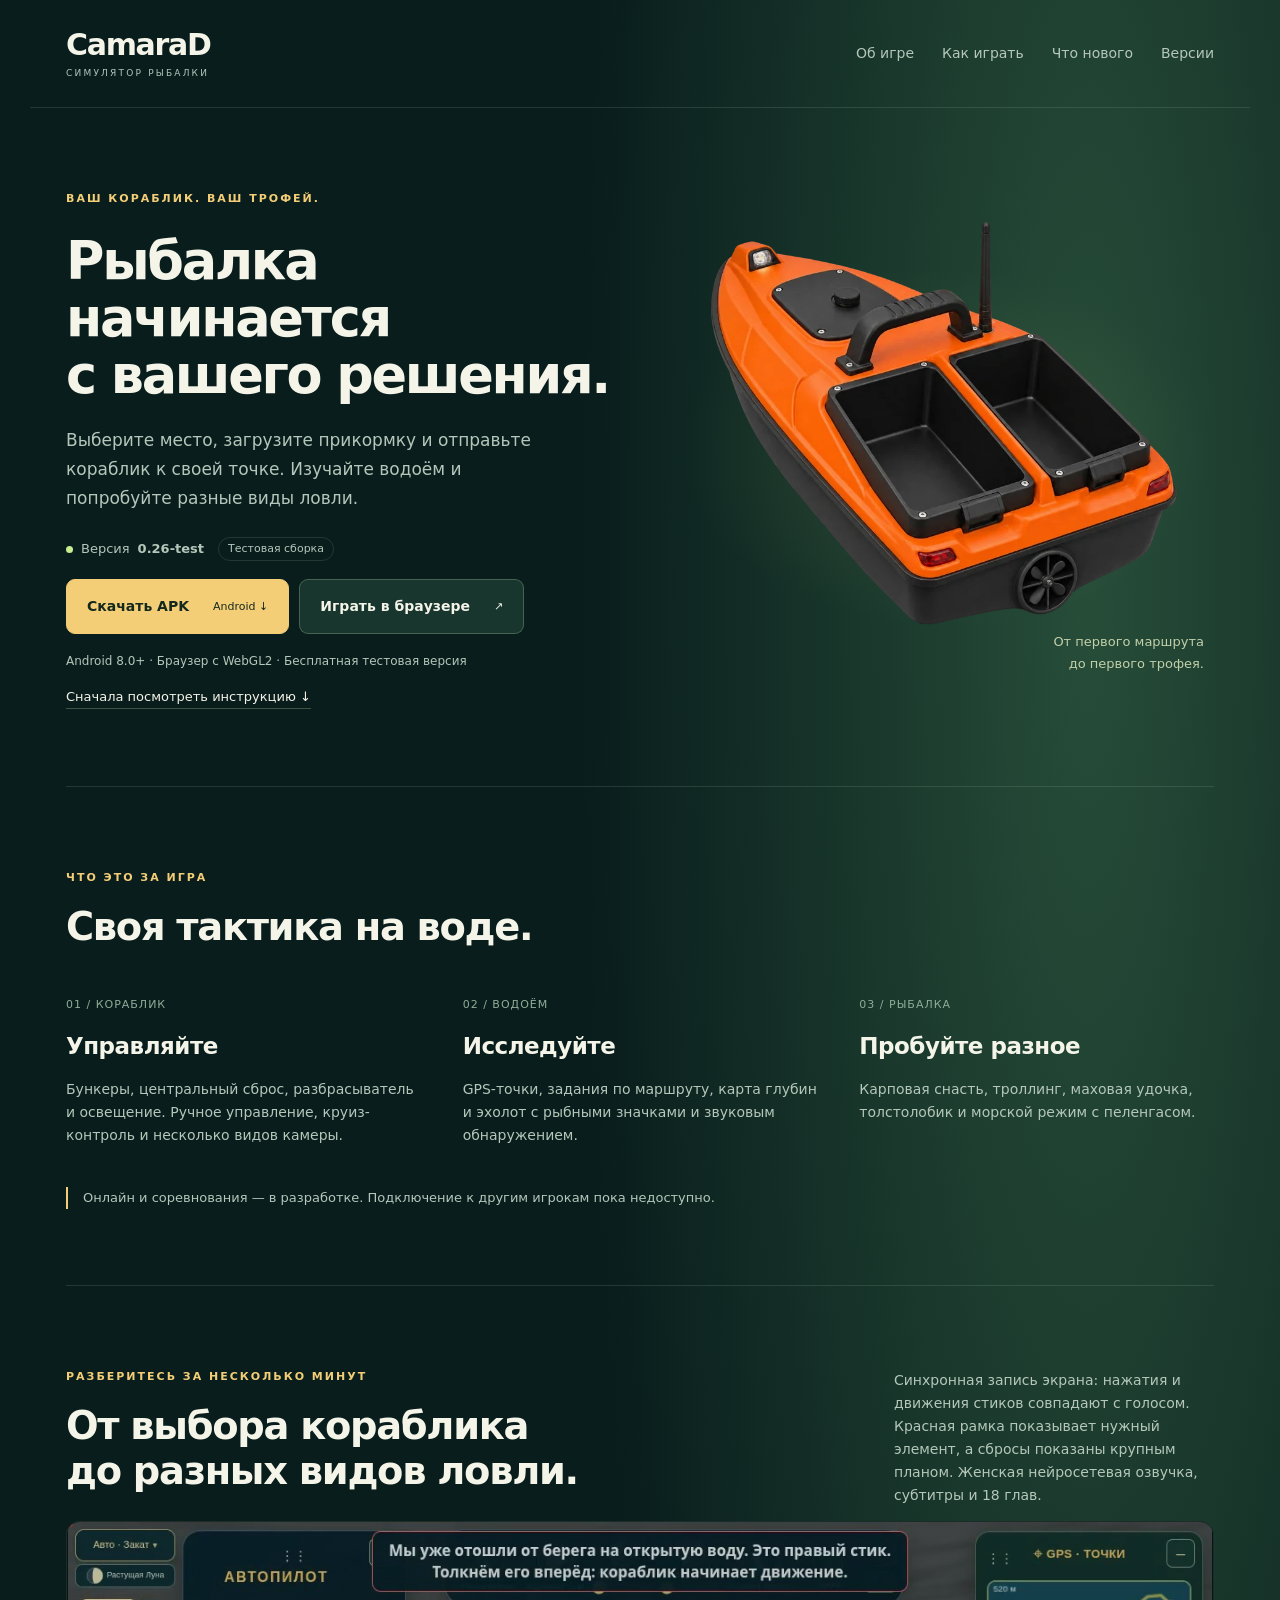
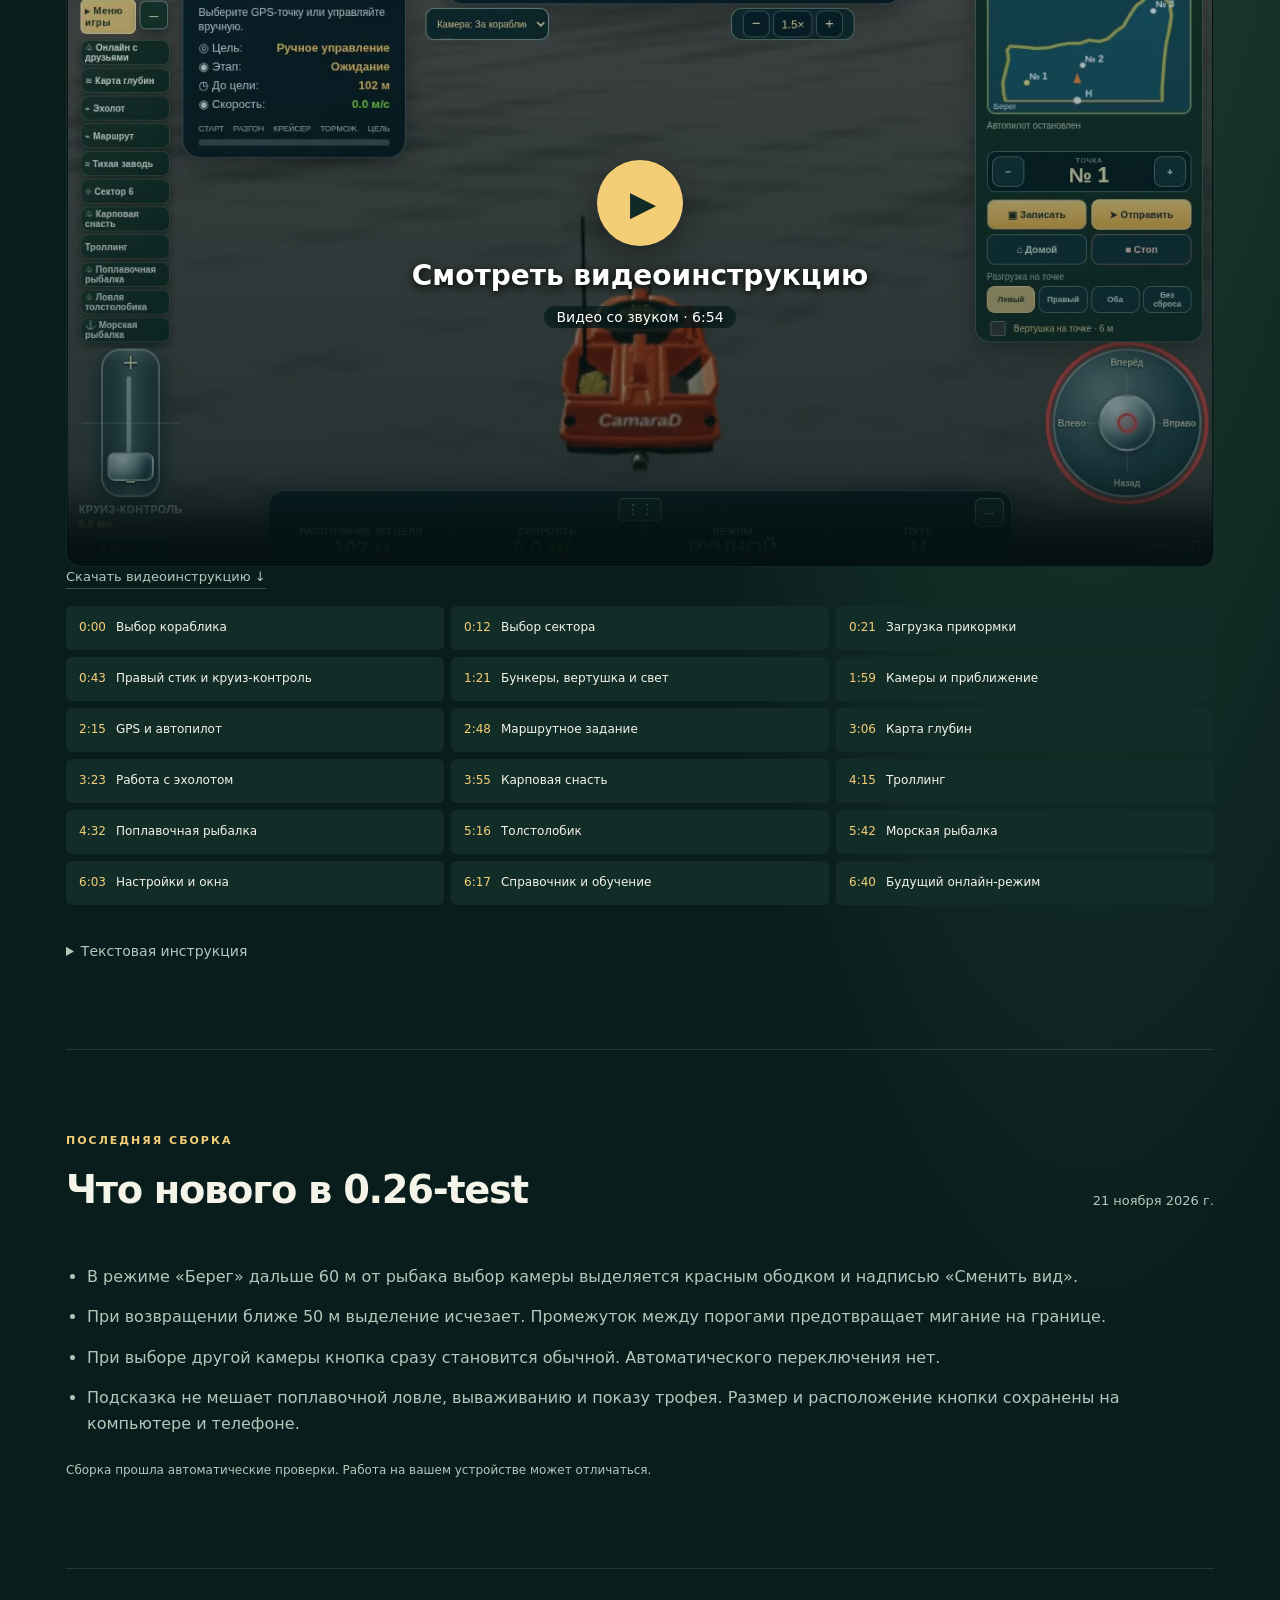
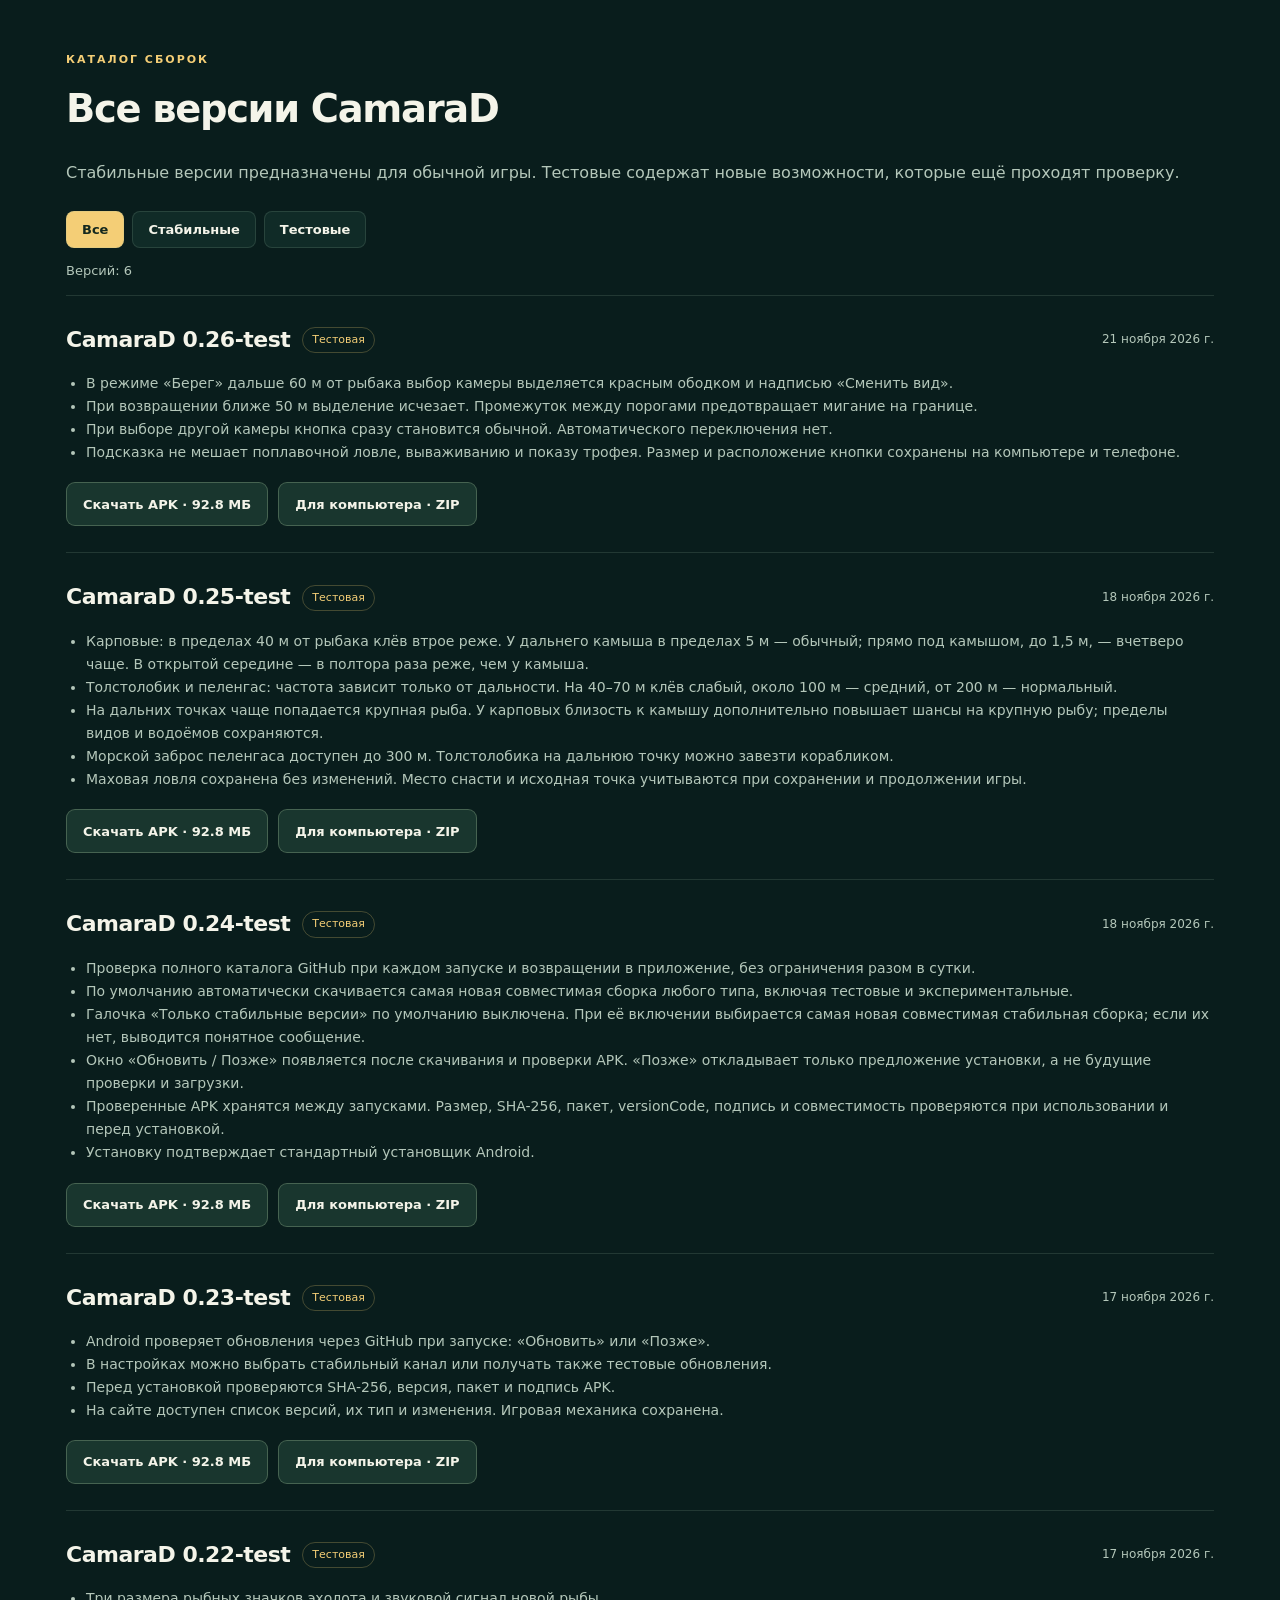
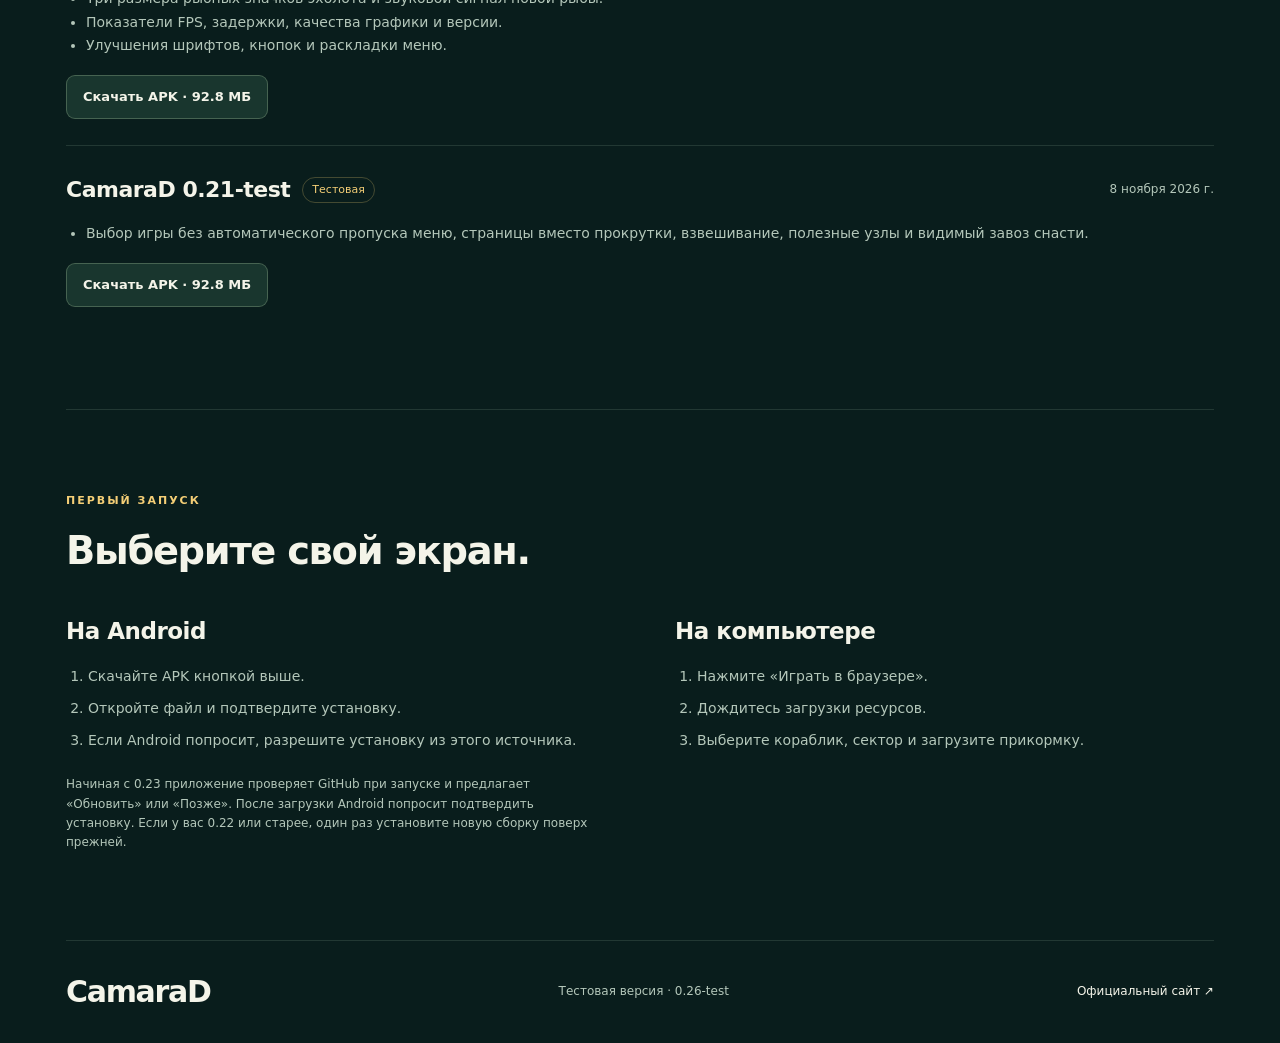
==== commit d0d2def7: "Publish CamaraD 0.26-test with GitHub updates and version history" ====
--- a/site/index.html
+++ b/site/index.html
@@ -1 +1 @@
-<!doctype html><html lang="ru"><head><meta charset="utf-8"><meta name="viewport" content="width=device-width,initial-scale=1"><meta name="theme-color" content="#102a26"><meta name="description" content="CamaraD — симулятор прикормочного кораблика и рыбалки. Скачать APK для Android, играть в браузере и посмотреть видеоинструкцию."><meta property="og:title" content="CamaraD — ваш кораблик. Ваш трофей."><meta property="og:description" content="Управляйте корабликом, исследуйте глубины и рыбачьте. Android и браузерная версия."><meta property="og:image" content="https://nicolenkoe.github.io/CamaraD-downloads/boat.png"><meta property="og:type" content="website"><meta property="og:url" content="https://nicolenkoe.github.io/CamaraD-downloads/"><meta name="twitter:card" content="summary_large_image"><title>CamaraD — кораблик, водоём, рыбалка</title><link rel="stylesheet" href="./style.css?v=release25"><script src="./app.js?v=release25" defer></script><script src="./versions.js?v=release25" defer></script></head><body><a class="skip" href="#main">К содержимому</a><header><a class="brand" href="./">CamaraD<small>СИМУЛЯТОР РЫБАЛКИ</small></a><nav aria-label="Навигация"><a href="#about">Об игре</a><a href="#guide">Как играть</a><a href="#updates">Что нового</a><a href="#versions">Версии</a></nav></header><main id="main"><section class="hero"><div class="intro"><span class="eyebrow">ВАШ КОРАБЛИК. ВАШ ТРОФЕЙ.</span><h1>Рыбалка начинается<br>с вашего решения.</h1><p class="lead">Выберите место, загрузите прикормку и отправьте кораблик к своей точке. Изучайте водоём и попробуйте разные виды ловли.</p><p class="version"><span class="dot"></span>Версия <strong data-version>0.25-test</strong><span class="tag" id="currentChannel">Тестовая сборка</span></p><div class="actions"><a id="download" class="button primary" href="https://raw.githubusercontent.com/nicolenkoe/CamaraD-downloads/main/site/downloads/CamaraD-0.25-test.apk" download>Скачать APK <span>Android ↓</span></a><a id="play" class="button" href="./play/">Играть в браузере <span>↗</span></a></div><p class="hint">Android 8.0+ · Браузер с WebGL2 · Бесплатная тестовая версия</p><a class="textLink" href="#guide">Сначала посмотреть инструкцию ↓</a></div><div class="visual"><div class="halo"></div><img src="./boat.webp" alt="Оранжевый двухбункерный прикормочный кораблик CamaraD" width="640" height="480"><p>От первого маршрута<br>до первого трофея.</p></div></section><section id="about"><span class="eyebrow">ЧТО ЭТО ЗА ИГРА</span><h2>Своя тактика на воде.</h2><div class="features"><article><span>01 / КОРАБЛИК</span><h3>Управляйте</h3><p>Бункеры, центральный сброс, разбрасыватель и освещение. Ручное управление, круиз-контроль и несколько видов камеры.</p></article><article><span>02 / ВОДОЁМ</span><h3>Исследуйте</h3><p>GPS-точки, задания по маршруту, карта глубин и эхолот с рыбными значками и звуковым обнаружением.</p></article><article><span>03 / РЫБАЛКА</span><h3>Пробуйте разное</h3><p>Карповая снасть, троллинг, маховая удочка, толстолобик и морской режим с пеленгасом.</p></article></div><p class="notice">Онлайн и соревнования — в разработке. Подключение к другим игрокам пока недоступно.</p></section><section id="guide"><div class="sectionHead"><div><span class="eyebrow">РАЗБЕРИТЕСЬ ЗА НЕСКОЛЬКО МИНУТ</span><h2>От выбора кораблика<br>до разных видов ловли.</h2></div><p>Синхронная запись экрана: нажатия и движения стиков совпадают с голосом. Красная рамка показывает нужный элемент, а сбросы показаны крупным планом. Женская нейросетевая озвучка, субтитры и 18 глав.</p></div><div class="videoPlayer" id="videoPlayer"><video id="tutorial" controls preload="metadata" playsinline poster="./media/poster-v4.jpg"><source src="./media/tutorial-v4.mp4" type="video/mp4"><source src="./media/tutorial-v4.webm" type="video/webm"><track kind="subtitles" src="./media/tutorial-v4.vtt" srclang="ru" label="Русский">Ваш браузер не поддерживает видео. <a href="./media/tutorial-v4.mp4">Скачать инструкцию</a>.</video><button class="videoPlayOverlay" id="videoPlayOverlay" type="button" aria-label="Смотреть видеоинструкцию со звуком"><span class="videoPlayIcon" aria-hidden="true">▶</span><strong>Смотреть видеоинструкцию</strong><span class="videoPlayMeta">Видео со звуком · <span data-video-duration>6:54</span></span></button></div><p class="hint"><a class="textLink" href="./media/tutorial-v4.mp4" download>Скачать видеоинструкцию ↓</a></p><div id="chapters" class="chapters" aria-label="Главы видеоинструкции"></div><details class="transcript"><summary>Текстовая инструкция</summary><div id="transcript"></div></details></section><section id="updates"><div class="sectionHead"><div><span class="eyebrow">ПОСЛЕДНЯЯ СБОРКА</span><h2>Что нового в <span data-version>0.25-test</span></h2></div><time id="releaseDate" datetime="2026-11-17">17 ноября 2026</time></div><ul id="changes"><li>Эхолот: три размера рыбных значков и сигнал обнаружения новой рыбы.</li><li>Показатели FPS, задержки, качества графики и версии.</li><li>Первые улучшения оформления меню и кнопок.</li></ul><p class="hint">Сборка прошла автоматические проверки. Работа на вашем устройстве может отличаться.</p></section><section id="versions"><span class="eyebrow">КАТАЛОГ СБОРОК</span><h2>Все версии CamaraD</h2><p>Стабильные версии предназначены для обычной игры. Тестовые содержат новые возможности, которые ещё проходят проверку.</p><div class="releaseFilters" role="group" aria-label="Тип версии"><button type="button" data-release-filter="all" aria-pressed="true">Все</button><button type="button" data-release-filter="stable" aria-pressed="false">Стабильные</button><button type="button" data-release-filter="testing" aria-pressed="false">Тестовые</button></div><p id="versionsStatus" role="status">Загружаем список версий…</p><div id="versionList"></div><noscript>Для списка предыдущих версий включите JavaScript. Последнюю сборку можно скачать кнопкой выше.</noscript></section><section class="install"><span class="eyebrow">ПЕРВЫЙ ЗАПУСК</span><h2>Выберите свой экран.</h2><div class="installGrid"><article><h3>На Android</h3><ol><li>Скачайте APK кнопкой выше.</li><li>Откройте файл и подтвердите установку.</li><li>Если Android попросит, разрешите установку из этого источника.</li></ol><p class="hint">Начиная с 0.23 приложение проверяет GitHub при запуске и предлагает «Обновить» или «Позже». После загрузки Android попросит подтвердить установку. Если у вас 0.22 или старее, один раз установите новую сборку поверх прежней.</p></article><article><h3>На компьютере</h3><ol><li>Нажмите «Играть в браузере».</li><li>Дождитесь загрузки ресурсов.</li><li>Выберите кораблик, сектор и загрузите прикормку.</li></ol></article></div></section></main><footer><a class="brand" href="./">CamaraD</a><p>Тестовая версия · <span data-version>0.25-test</span></p><a id="official" href="https://camarad.ru/" rel="noopener">Официальный сайт ↗</a></footer></body></html>
+<!doctype html><html lang="ru"><head><meta charset="utf-8"><meta name="viewport" content="width=device-width,initial-scale=1"><meta name="theme-color" content="#102a26"><meta name="description" content="CamaraD — симулятор прикормочного кораблика и рыбалки. Скачать APK для Android, играть в браузере и посмотреть видеоинструкцию."><meta property="og:title" content="CamaraD — ваш кораблик. Ваш трофей."><meta property="og:description" content="Управляйте корабликом, исследуйте глубины и рыбачьте. Android и браузерная версия."><meta property="og:image" content="https://nicolenkoe.github.io/CamaraD-downloads/boat.png"><meta property="og:type" content="website"><meta property="og:url" content="https://nicolenkoe.github.io/CamaraD-downloads/"><meta name="twitter:card" content="summary_large_image"><title>CamaraD — кораблик, водоём, рыбалка</title><link rel="stylesheet" href="./style.css?v=release26"><script src="./app.js?v=release26" defer></script><script src="./versions.js?v=release26" defer></script></head><body><a class="skip" href="#main">К содержимому</a><header><a class="brand" href="./">CamaraD<small>СИМУЛЯТОР РЫБАЛКИ</small></a><nav aria-label="Навигация"><a href="#about">Об игре</a><a href="#guide">Как играть</a><a href="#updates">Что нового</a><a href="#versions">Версии</a></nav></header><main id="main"><section class="hero"><div class="intro"><span class="eyebrow">ВАШ КОРАБЛИК. ВАШ ТРОФЕЙ.</span><h1>Рыбалка начинается<br>с вашего решения.</h1><p class="lead">Выберите место, загрузите прикормку и отправьте кораблик к своей точке. Изучайте водоём и попробуйте разные виды ловли.</p><p class="version"><span class="dot"></span>Версия <strong data-version>0.26-test</strong><span class="tag" id="currentChannel">Тестовая сборка</span></p><div class="actions"><a id="download" class="button primary" href="https://raw.githubusercontent.com/nicolenkoe/CamaraD-downloads/main/site/downloads/CamaraD-0.26-test.apk" download>Скачать APK <span>Android ↓</span></a><a id="play" class="button" href="./play/">Играть в браузере <span>↗</span></a></div><p class="hint">Android 8.0+ · Браузер с WebGL2 · Бесплатная тестовая версия</p><a class="textLink" href="#guide">Сначала посмотреть инструкцию ↓</a></div><div class="visual"><div class="halo"></div><img src="./boat.webp" alt="Оранжевый двухбункерный прикормочный кораблик CamaraD" width="640" height="480"><p>От первого маршрута<br>до первого трофея.</p></div></section><section id="about"><span class="eyebrow">ЧТО ЭТО ЗА ИГРА</span><h2>Своя тактика на воде.</h2><div class="features"><article><span>01 / КОРАБЛИК</span><h3>Управляйте</h3><p>Бункеры, центральный сброс, разбрасыватель и освещение. Ручное управление, круиз-контроль и несколько видов камеры.</p></article><article><span>02 / ВОДОЁМ</span><h3>Исследуйте</h3><p>GPS-точки, задания по маршруту, карта глубин и эхолот с рыбными значками и звуковым обнаружением.</p></article><article><span>03 / РЫБАЛКА</span><h3>Пробуйте разное</h3><p>Карповая снасть, троллинг, маховая удочка, толстолобик и морской режим с пеленгасом.</p></article></div><p class="notice">Онлайн и соревнования — в разработке. Подключение к другим игрокам пока недоступно.</p></section><section id="guide"><div class="sectionHead"><div><span class="eyebrow">РАЗБЕРИТЕСЬ ЗА НЕСКОЛЬКО МИНУТ</span><h2>От выбора кораблика<br>до разных видов ловли.</h2></div><p>Синхронная запись экрана: нажатия и движения стиков совпадают с голосом. Красная рамка показывает нужный элемент, а сбросы показаны крупным планом. Женская нейросетевая озвучка, субтитры и 18 глав.</p></div><div class="videoPlayer" id="videoPlayer"><video id="tutorial" controls preload="metadata" playsinline poster="./media/poster-v4.jpg"><source src="./media/tutorial-v4.mp4" type="video/mp4"><source src="./media/tutorial-v4.webm" type="video/webm"><track kind="subtitles" src="./media/tutorial-v4.vtt" srclang="ru" label="Русский">Ваш браузер не поддерживает видео. <a href="./media/tutorial-v4.mp4">Скачать инструкцию</a>.</video><button class="videoPlayOverlay" id="videoPlayOverlay" type="button" aria-label="Смотреть видеоинструкцию со звуком"><span class="videoPlayIcon" aria-hidden="true">▶</span><strong>Смотреть видеоинструкцию</strong><span class="videoPlayMeta">Видео со звуком · <span data-video-duration>6:54</span></span></button></div><p class="hint"><a class="textLink" href="./media/tutorial-v4.mp4" download>Скачать видеоинструкцию ↓</a></p><div id="chapters" class="chapters" aria-label="Главы видеоинструкции"></div><details class="transcript"><summary>Текстовая инструкция</summary><div id="transcript"></div></details></section><section id="updates"><div class="sectionHead"><div><span class="eyebrow">ПОСЛЕДНЯЯ СБОРКА</span><h2>Что нового в <span data-version>0.26-test</span></h2></div><time id="releaseDate" datetime="2026-11-17">17 ноября 2026</time></div><ul id="changes"><li>Эхолот: три размера рыбных значков и сигнал обнаружения новой рыбы.</li><li>Показатели FPS, задержки, качества графики и версии.</li><li>Первые улучшения оформления меню и кнопок.</li></ul><p class="hint">Сборка прошла автоматические проверки. Работа на вашем устройстве может отличаться.</p></section><section id="versions"><span class="eyebrow">КАТАЛОГ СБОРОК</span><h2>Все версии CamaraD</h2><p>Стабильные версии предназначены для обычной игры. Тестовые содержат новые возможности, которые ещё проходят проверку.</p><div class="releaseFilters" role="group" aria-label="Тип версии"><button type="button" data-release-filter="all" aria-pressed="true">Все</button><button type="button" data-release-filter="stable" aria-pressed="false">Стабильные</button><button type="button" data-release-filter="testing" aria-pressed="false">Тестовые</button></div><p id="versionsStatus" role="status">Загружаем список версий…</p><div id="versionList"></div><noscript>Для списка предыдущих версий включите JavaScript. Последнюю сборку можно скачать кнопкой выше.</noscript></section><section class="install"><span class="eyebrow">ПЕРВЫЙ ЗАПУСК</span><h2>Выберите свой экран.</h2><div class="installGrid"><article><h3>На Android</h3><ol><li>Скачайте APK кнопкой выше.</li><li>Откройте файл и подтвердите установку.</li><li>Если Android попросит, разрешите установку из этого источника.</li></ol><p class="hint">Начиная с 0.23 приложение проверяет GitHub при запуске и предлагает «Обновить» или «Позже». После загрузки Android попросит подтвердить установку. Если у вас 0.22 или старее, один раз установите новую сборку поверх прежней.</p></article><article><h3>На компьютере</h3><ol><li>Нажмите «Играть в браузере».</li><li>Дождитесь загрузки ресурсов.</li><li>Выберите кораблик, сектор и загрузите прикормку.</li></ol></article></div></section></main><footer><a class="brand" href="./">CamaraD</a><p>Тестовая версия · <span data-version>0.26-test</span></p><a id="official" href="https://camarad.ru/" rel="noopener">Официальный сайт ↗</a></footer></body></html>
